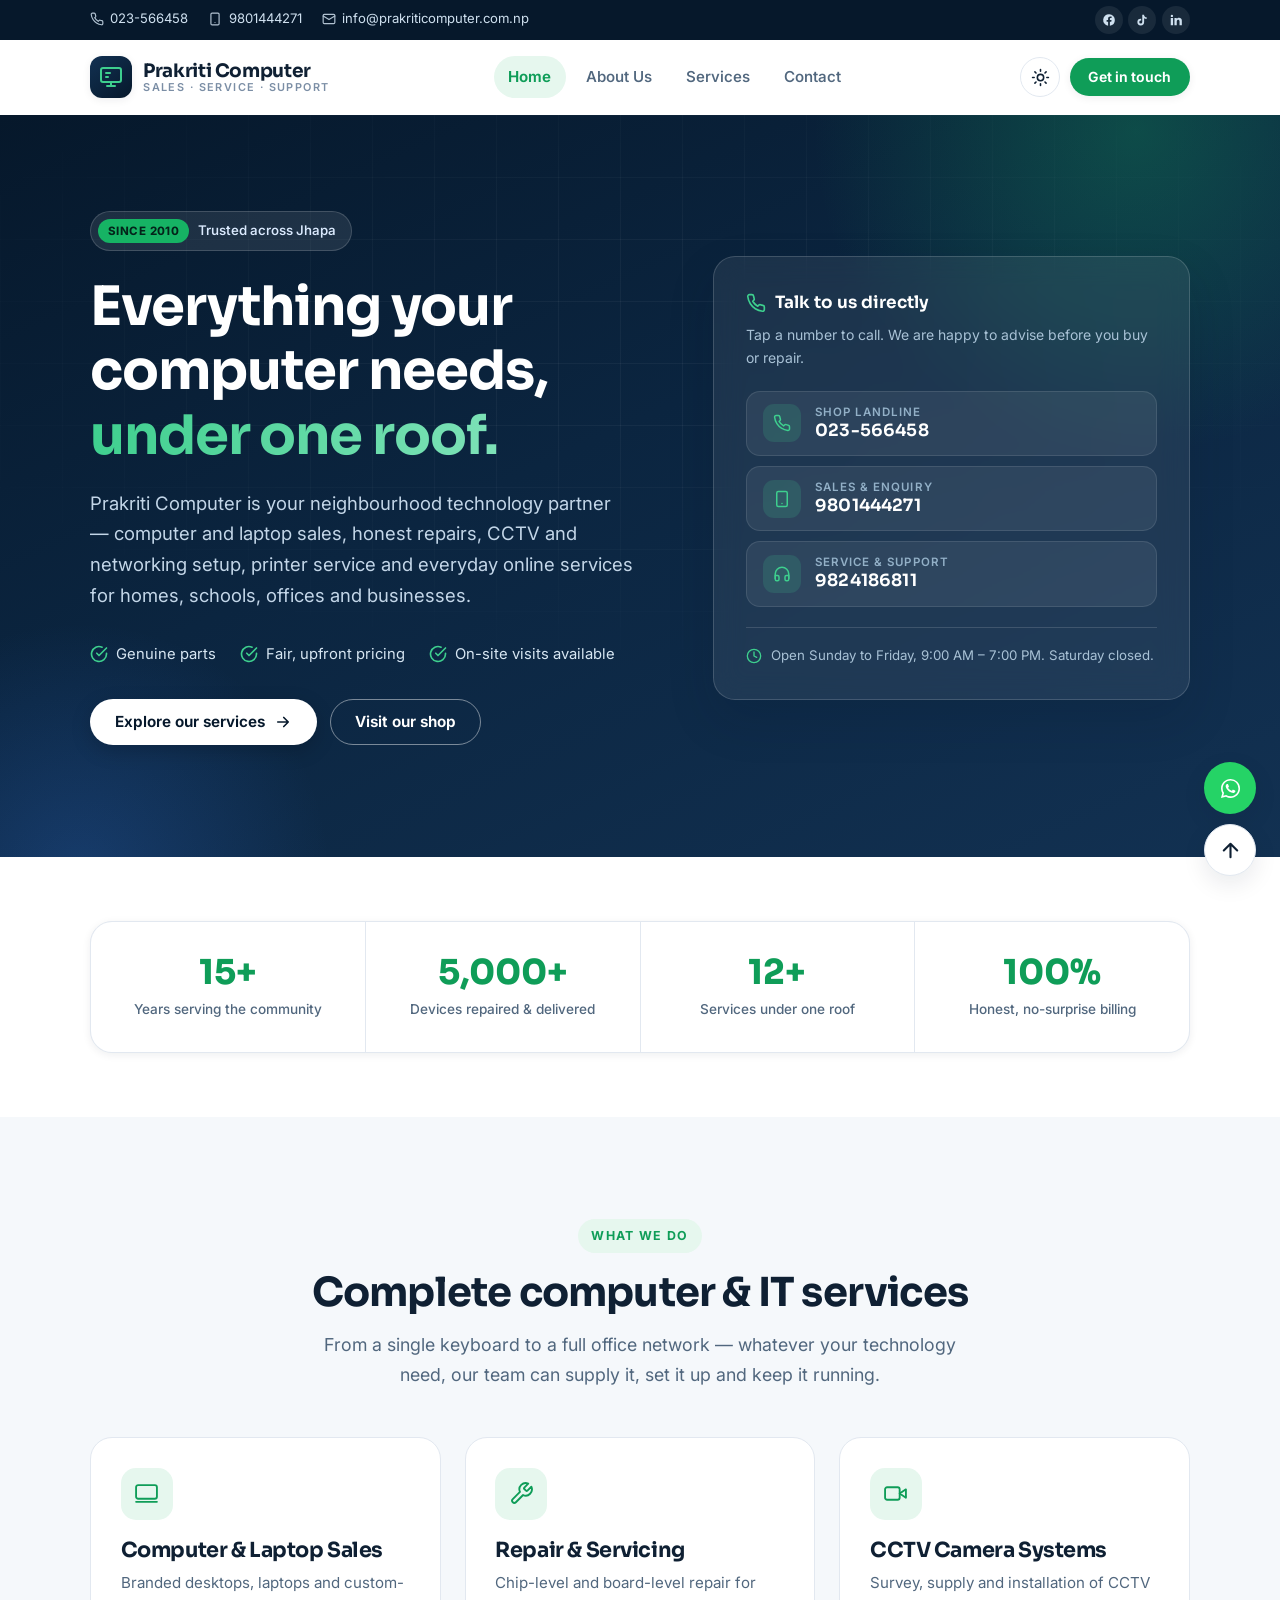
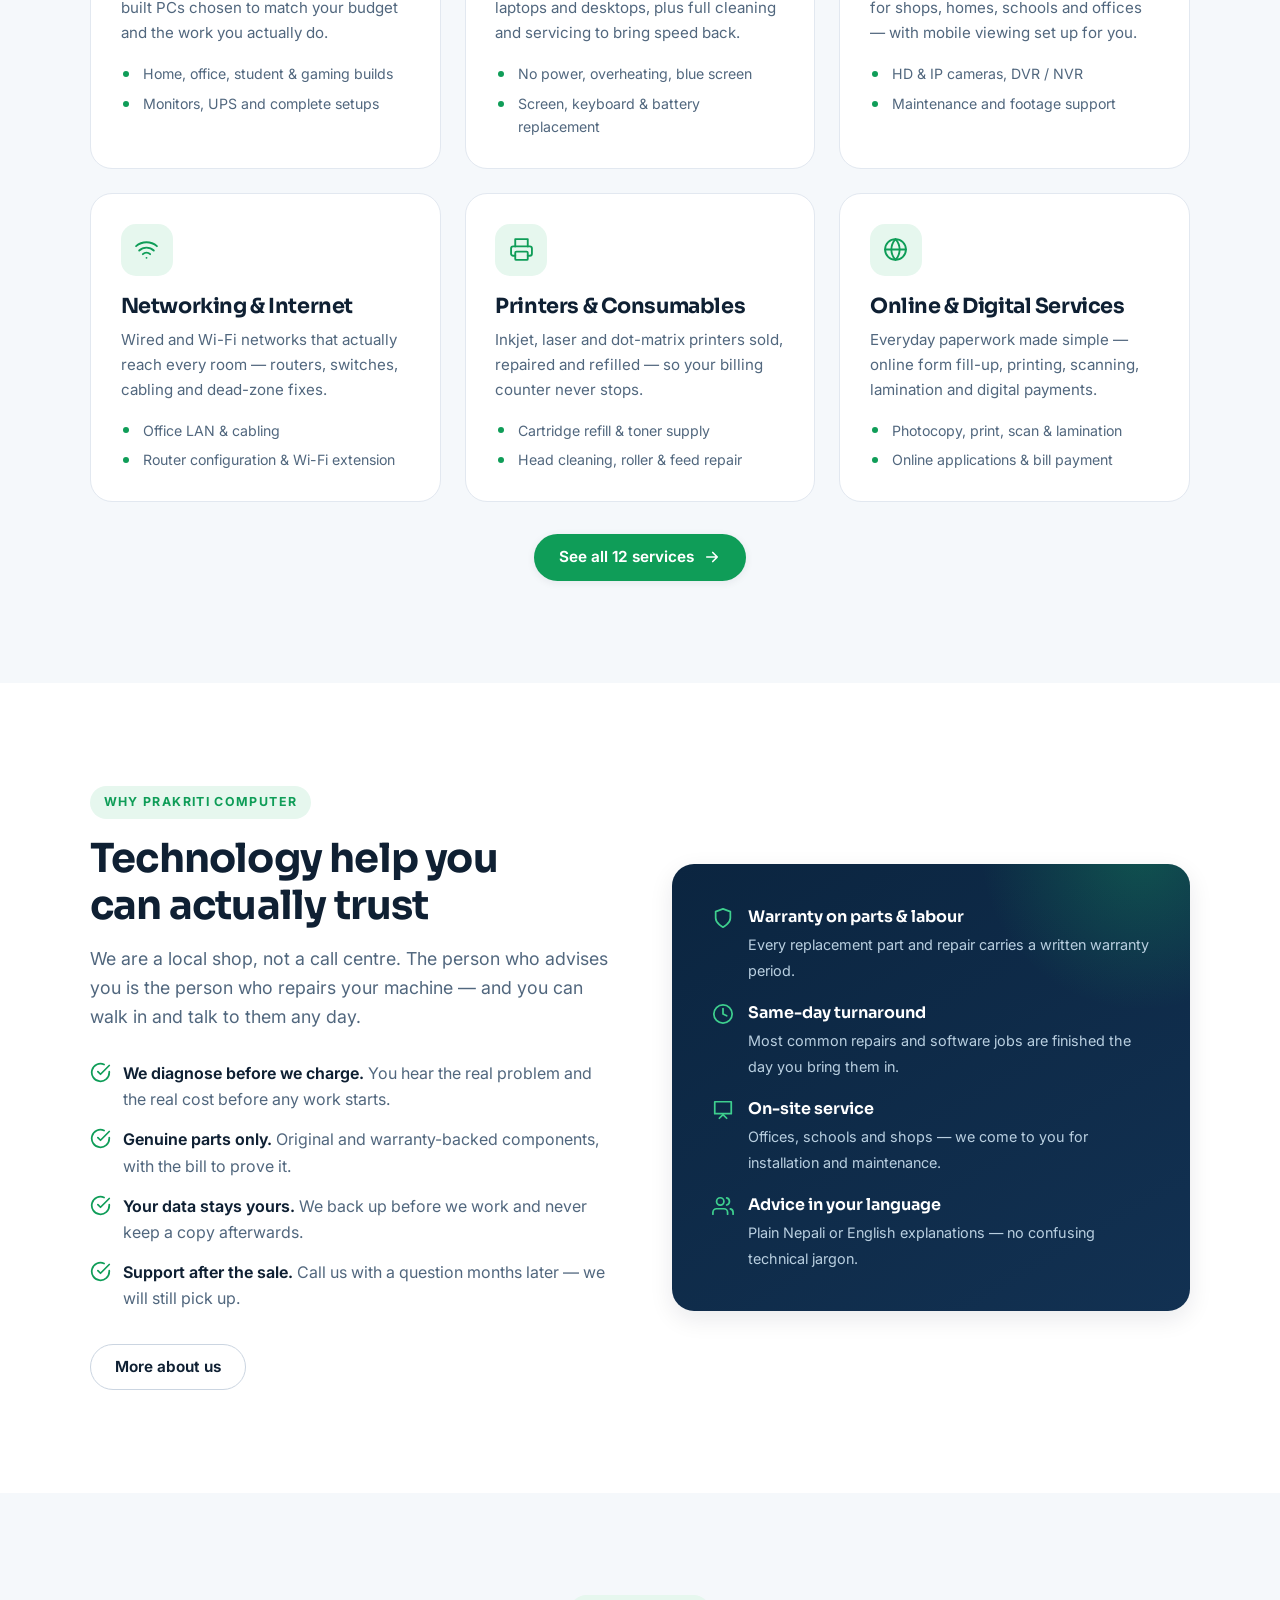
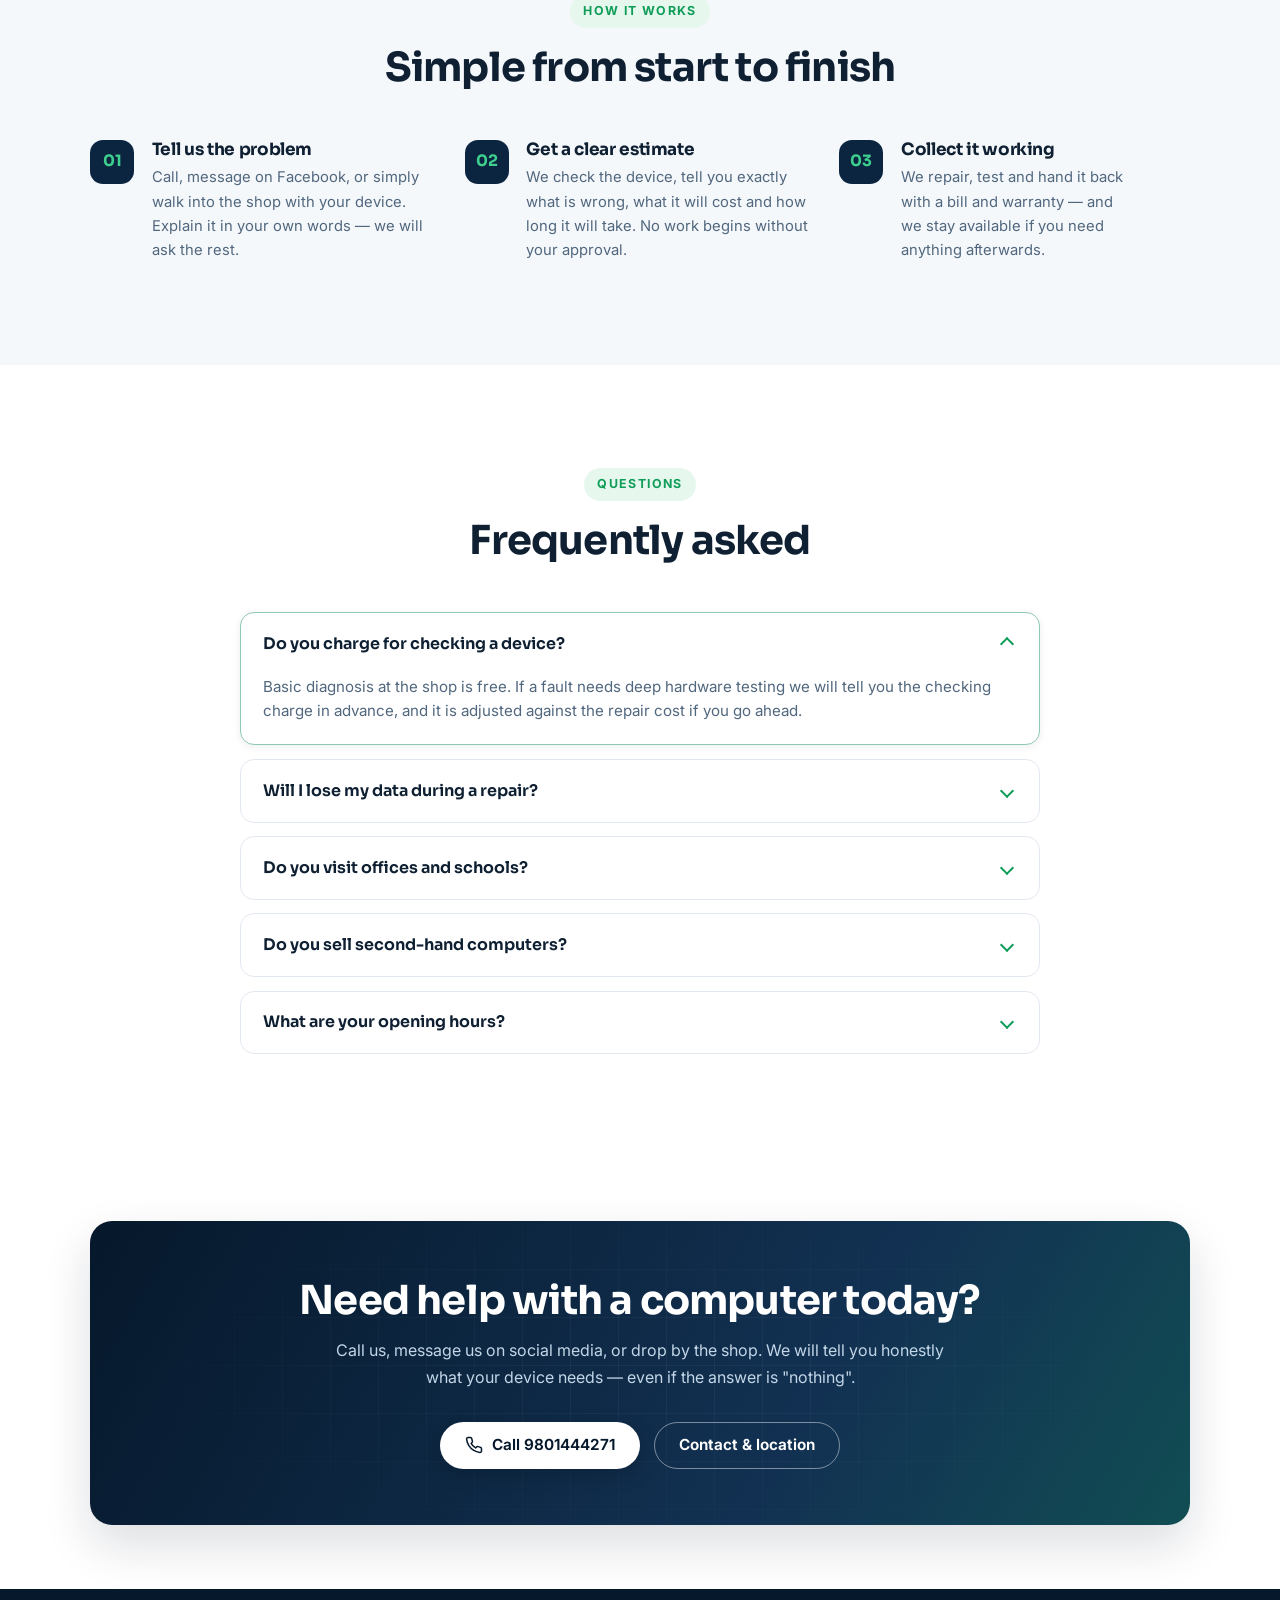
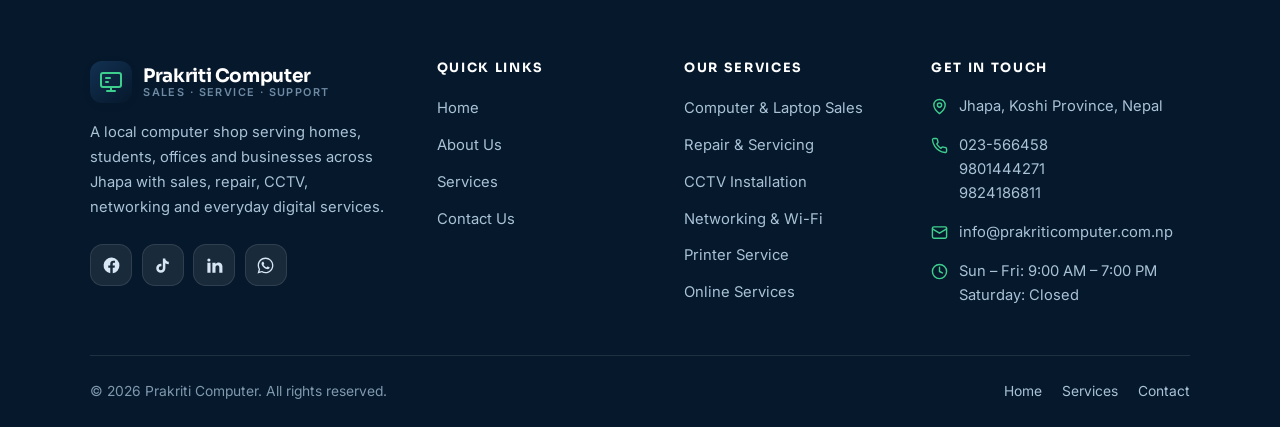
==== index.html @ 02b79f87 "Add Prakriti Computer website Static informational site for prakriticomputer.com.np — no build step," ====
<!DOCTYPE html>
<html lang="en" data-theme="light">
<head>
<meta charset="utf-8">
<meta name="viewport" content="width=device-width, initial-scale=1">
<title>Prakriti Computer — Computer Sales, Repair &amp; IT Services in Jhapa, Nepal</title>
<meta name="description" content="Prakriti Computer provides computer and laptop sales, repair and servicing, printer service, CCTV installation, networking, software and online services in Jhapa, Nepal. Call 023-566458, 9801444271 or 9824186811.">
<meta name="keywords" content="Prakriti Computer, computer shop Jhapa, laptop repair Nepal, CCTV installation Jhapa, printer repair, computer service Nepal, networking Nepal">
<meta name="author" content="Prakriti Computer">
<meta name="theme-color" content="#0b2540">
<link rel="canonical" href="https://prakriticomputer.com.np/">

<!-- Open Graph / social sharing -->
<meta property="og:type" content="website">
<meta property="og:site_name" content="Prakriti Computer">
<meta property="og:title" content="Prakriti Computer — Computer Sales, Repair &amp; IT Services">
<meta property="og:description" content="Your trusted computer shop in Jhapa, Nepal. Sales, repair, CCTV, networking, printers and everyday online services.">
<meta property="og:url" content="https://prakriticomputer.com.np/">
<meta property="og:locale" content="en_NP">
<meta property="og:image" content="https://prakriticomputer.com.np/assets/img/og-image.png">
<meta name="twitter:card" content="summary_large_image">

<link rel="icon" type="image/svg+xml" href="assets/img/favicon.svg">
<link rel="apple-touch-icon" href="assets/img/favicon.svg">

<link rel="preconnect" href="https://fonts.googleapis.com">
<link rel="preconnect" href="https://fonts.gstatic.com" crossorigin>
<link href="https://fonts.googleapis.com/css2?family=Inter:wght@400;500;600;700&family=Sora:wght@600;700;800&display=swap" rel="stylesheet">
<link rel="stylesheet" href="assets/css/style.css">

<!-- Apply the saved theme before first paint to avoid a colour flash -->
<script>
  (function () {
    document.documentElement.classList.add("js");
    try {
      var t = localStorage.getItem("pc-theme");
      if (!t) t = window.matchMedia("(prefers-color-scheme: dark)").matches ? "dark" : "light";
      document.documentElement.setAttribute("data-theme", t);
    } catch (e) {}
  })();
</script>

<!-- Local business structured data (helps Google show your phone, hours and map) -->
<script type="application/ld+json">
{
  "@context": "https://schema.org",
  "@type": "LocalBusiness",
  "@id": "https://prakriticomputer.com.np/#business",
  "name": "Prakriti Computer",
  "url": "https://prakriticomputer.com.np/",
  "image": "https://prakriticomputer.com.np/assets/img/og-image.png",
  "description": "Computer and laptop sales, repair and servicing, printer service, CCTV installation, networking, software support and online services in Jhapa, Nepal.",
  "telephone": "+977-23-566458",
  "email": "info@prakriticomputer.com.np",
  "priceRange": "$$",
  "address": {
    "@type": "PostalAddress",
    "addressLocality": "Jhapa",
    "addressRegion": "Koshi Province",
    "addressCountry": "NP"
  },
  "contactPoint": [
    { "@type": "ContactPoint", "telephone": "+977-23-566458", "contactType": "customer service", "areaServed": "NP" },
    { "@type": "ContactPoint", "telephone": "+977-9801444271", "contactType": "sales", "areaServed": "NP" },
    { "@type": "ContactPoint", "telephone": "+977-9824186811", "contactType": "technical support", "areaServed": "NP" }
  ],
  "openingHoursSpecification": [
    {
      "@type": "OpeningHoursSpecification",
      "dayOfWeek": ["Sunday", "Monday", "Tuesday", "Wednesday", "Thursday", "Friday"],
      "opens": "09:00",
      "closes": "19:00"
    }
  ],
  "sameAs": [
    "https://www.facebook.com/prakriticomputer",
    "https://www.tiktok.com/@prakriticomputer",
    "https://www.linkedin.com/company/prakriticomputer"
  ]
}
</script>
</head>
<body>

<a class="skip-link" href="#main">Skip to main content</a>

<!-- ============================ TOP BAR ============================ -->
<div class="topbar">
  <div class="container topbar__inner">
    <ul class="topbar__list">
      <li>
        <a href="tel:+97723566458">
          <svg viewBox="0 0 24 24" fill="none" stroke="currentColor" stroke-width="2" stroke-linecap="round" stroke-linejoin="round" aria-hidden="true"><path d="M22 16.92v3a2 2 0 0 1-2.18 2 19.79 19.79 0 0 1-8.63-3.07 19.5 19.5 0 0 1-6-6 19.79 19.79 0 0 1-3.07-8.67A2 2 0 0 1 4.11 2h3a2 2 0 0 1 2 1.72c.13.96.36 1.9.7 2.81a2 2 0 0 1-.45 2.11L8.09 9.91a16 16 0 0 0 6 6l1.27-1.27a2 2 0 0 1 2.11-.45c.91.34 1.85.57 2.81.7A2 2 0 0 1 22 16.92z"/></svg>
          023-566458
        </a>
      </li>
      <li class="topbar__hide-sm">
        <a href="tel:+9779801444271">
          <svg viewBox="0 0 24 24" fill="none" stroke="currentColor" stroke-width="2" stroke-linecap="round" stroke-linejoin="round" aria-hidden="true"><rect x="5" y="2" width="14" height="20" rx="2"/><path d="M12 18h.01"/></svg>
          9801444271
        </a>
      </li>
      <li class="topbar__hide-sm">
        <a href="mailto:info@prakriticomputer.com.np">
          <svg viewBox="0 0 24 24" fill="none" stroke="currentColor" stroke-width="2" stroke-linecap="round" stroke-linejoin="round" aria-hidden="true"><rect x="2" y="4" width="20" height="16" rx="2"/><path d="m22 7-10 6L2 7"/></svg>
          info@prakriticomputer.com.np
        </a>
      </li>
    </ul>
    <div class="topbar__socials">
      <a href="https://www.facebook.com/prakriticomputer" target="_blank" rel="noopener" aria-label="Prakriti Computer on Facebook">
        <svg viewBox="0 0 24 24" fill="currentColor" aria-hidden="true"><path d="M22 12a10 10 0 1 0-11.56 9.88v-6.99H7.9V12h2.54V9.8c0-2.5 1.49-3.89 3.77-3.89 1.09 0 2.24.2 2.24.2v2.46h-1.26c-1.24 0-1.63.77-1.63 1.56V12h2.78l-.45 2.89h-2.33v6.99A10 10 0 0 0 22 12z"/></svg>
      </a>
      <a href="https://www.tiktok.com/@prakriticomputer" target="_blank" rel="noopener" aria-label="Prakriti Computer on TikTok">
        <svg viewBox="0 0 24 24" fill="currentColor" aria-hidden="true"><path d="M16.6 5.82A4.28 4.28 0 0 1 15.54 3h-3.09v12.4a2.59 2.59 0 1 1-2.59-2.59c.27 0 .53.04.77.12v-3.2a5.9 5.9 0 0 0-.77-.05 5.79 5.79 0 1 0 5.79 5.79V9.01a7.35 7.35 0 0 0 4.29 1.37V7.3a4.29 4.29 0 0 1-3.34-1.48z"/></svg>
      </a>
      <a href="https://www.linkedin.com/company/prakriticomputer" target="_blank" rel="noopener" aria-label="Prakriti Computer on LinkedIn">
        <svg viewBox="0 0 24 24" fill="currentColor" aria-hidden="true"><path d="M6.94 5a2 2 0 1 1-4 0 2 2 0 0 1 4 0zM7 8.48H3V21h4V8.48zm6.32 0H9.34V21h3.94v-6.57c0-3.66 4.77-4 4.77 0V21H22v-7.93c0-6.17-7.06-5.94-8.72-2.91l.04-1.68z"/></svg>
      </a>
    </div>
  </div>
</div>

<!-- ============================ HEADER ============================ -->
<header class="site-header">
  <div class="container nav">
    <a class="brand" href="index.html">
      <span class="brand__mark">
        <svg viewBox="0 0 24 24" fill="none" stroke="currentColor" stroke-width="2" stroke-linecap="round" stroke-linejoin="round" aria-hidden="true"><rect x="2" y="3" width="20" height="14" rx="2"/><path d="M8 21h8"/><path d="M12 17v4"/><path d="M7 8h4"/><path d="M7 12h2"/></svg>
      </span>
      <span class="brand__text">
        <span class="brand__name">Prakriti Computer</span>
        <span class="brand__tag">Sales &middot; Service &middot; Support</span>
      </span>
    </a>

    <ul class="nav__menu" id="primary-menu">
      <li><a class="nav__link" href="index.html" aria-current="page">Home</a></li>
      <li><a class="nav__link" href="about.html">About Us</a></li>
      <li><a class="nav__link" href="services.html">Services</a></li>
      <li><a class="nav__link" href="contact.html">Contact</a></li>
      <li class="nav__menu-cta"><a class="btn btn--block" href="tel:+9779801444271">Call 9801444271</a></li>
    </ul>

    <div class="nav__actions">
      <button class="icon-btn theme-toggle" type="button" aria-label="Switch to dark mode">
        <svg class="icon-sun" viewBox="0 0 24 24" fill="none" stroke="currentColor" stroke-width="2" stroke-linecap="round" stroke-linejoin="round" aria-hidden="true"><circle cx="12" cy="12" r="4"/><path d="M12 2v2M12 20v2M4.93 4.93l1.41 1.41M17.66 17.66l1.41 1.41M2 12h2M20 12h2M6.34 17.66l-1.41 1.41M19.07 4.93l-1.41 1.41"/></svg>
        <svg class="icon-moon" viewBox="0 0 24 24" fill="none" stroke="currentColor" stroke-width="2" stroke-linecap="round" stroke-linejoin="round" aria-hidden="true"><path d="M21 12.79A9 9 0 1 1 11.21 3 7 7 0 0 0 21 12.79z"/></svg>
      </button>
      <a class="btn btn--sm nav__cta" href="contact.html">Get in touch</a>
      <button class="icon-btn nav__toggle" type="button" aria-expanded="false" aria-controls="primary-menu" aria-label="Toggle menu">
        <svg viewBox="0 0 24 24" fill="none" stroke="currentColor" stroke-width="2" stroke-linecap="round" aria-hidden="true"><path d="M3 6h18M3 12h18M3 18h18"/></svg>
      </button>
    </div>
  </div>
</header>

<main id="main">

  <!-- ============================ HERO ============================ -->
  <section class="hero">
    <div class="hero__grid" aria-hidden="true"></div>
    <div class="container hero__inner">
      <div>
        <span class="hero__badge"><b>Since 2010</b> Trusted across Jhapa</span>
        <h1>Everything your computer needs, <span class="accent">under one roof.</span></h1>
        <p class="hero__text">
          Prakriti Computer is your neighbourhood technology partner — computer and laptop sales,
          honest repairs, CCTV and networking setup, printer service and everyday online services
          for homes, schools, offices and businesses.
        </p>
        <ul class="hero__points">
          <li>
            <svg viewBox="0 0 24 24" fill="none" stroke="currentColor" stroke-width="2.2" stroke-linecap="round" stroke-linejoin="round" aria-hidden="true"><path d="M22 11.08V12a10 10 0 1 1-5.93-9.14"/><path d="m9 11 3 3L22 4"/></svg>
            Genuine parts
          </li>
          <li>
            <svg viewBox="0 0 24 24" fill="none" stroke="currentColor" stroke-width="2.2" stroke-linecap="round" stroke-linejoin="round" aria-hidden="true"><path d="M22 11.08V12a10 10 0 1 1-5.93-9.14"/><path d="m9 11 3 3L22 4"/></svg>
            Fair, upfront pricing
          </li>
          <li>
            <svg viewBox="0 0 24 24" fill="none" stroke="currentColor" stroke-width="2.2" stroke-linecap="round" stroke-linejoin="round" aria-hidden="true"><path d="M22 11.08V12a10 10 0 1 1-5.93-9.14"/><path d="m9 11 3 3L22 4"/></svg>
            On-site visits available
          </li>
        </ul>
        <div class="btn-row">
          <a class="btn btn--light" href="services.html">
            Explore our services
            <svg viewBox="0 0 24 24" fill="none" stroke="currentColor" stroke-width="2.2" stroke-linecap="round" stroke-linejoin="round" aria-hidden="true"><path d="M5 12h14M13 6l6 6-6 6"/></svg>
          </a>
          <a class="btn btn--outline-light" href="contact.html">Visit our shop</a>
        </div>
      </div>

      <!-- Quick-call card -->
      <aside class="call-card">
        <p class="call-card__title">
          <svg viewBox="0 0 24 24" fill="none" stroke="currentColor" stroke-width="2" stroke-linecap="round" stroke-linejoin="round" aria-hidden="true"><path d="M22 16.92v3a2 2 0 0 1-2.18 2 19.79 19.79 0 0 1-8.63-3.07 19.5 19.5 0 0 1-6-6 19.79 19.79 0 0 1-3.07-8.67A2 2 0 0 1 4.11 2h3a2 2 0 0 1 2 1.72c.13.96.36 1.9.7 2.81a2 2 0 0 1-.45 2.11L8.09 9.91a16 16 0 0 0 6 6l1.27-1.27a2 2 0 0 1 2.11-.45c.91.34 1.85.57 2.81.7A2 2 0 0 1 22 16.92z"/></svg>
          Talk to us directly
        </p>
        <p class="call-card__sub">Tap a number to call. We are happy to advise before you buy or repair.</p>

        <div class="phone-list">
          <a class="phone-item" href="tel:+97723566458">
            <span class="phone-item__icon">
              <svg viewBox="0 0 24 24" fill="none" stroke="currentColor" stroke-width="2" stroke-linecap="round" stroke-linejoin="round" aria-hidden="true"><path d="M22 16.92v3a2 2 0 0 1-2.18 2 19.79 19.79 0 0 1-8.63-3.07 19.5 19.5 0 0 1-6-6 19.79 19.79 0 0 1-3.07-8.67A2 2 0 0 1 4.11 2h3a2 2 0 0 1 2 1.72c.13.96.36 1.9.7 2.81a2 2 0 0 1-.45 2.11L8.09 9.91a16 16 0 0 0 6 6l1.27-1.27a2 2 0 0 1 2.11-.45c.91.34 1.85.57 2.81.7A2 2 0 0 1 22 16.92z"/></svg>
            </span>
            <span class="phone-item__meta">
              <span class="phone-item__label">Shop landline</span>
              <span class="phone-item__num">023-566458</span>
            </span>
          </a>

          <a class="phone-item" href="tel:+9779801444271">
            <span class="phone-item__icon">
              <svg viewBox="0 0 24 24" fill="none" stroke="currentColor" stroke-width="2" stroke-linecap="round" stroke-linejoin="round" aria-hidden="true"><rect x="5" y="2" width="14" height="20" rx="2"/><path d="M12 18h.01"/></svg>
            </span>
            <span class="phone-item__meta">
              <span class="phone-item__label">Sales &amp; enquiry</span>
              <span class="phone-item__num">9801444271</span>
            </span>
          </a>

          <a class="phone-item" href="tel:+9779824186811">
            <span class="phone-item__icon">
              <svg viewBox="0 0 24 24" fill="none" stroke="currentColor" stroke-width="2" stroke-linecap="round" stroke-linejoin="round" aria-hidden="true"><path d="M3 18v-6a9 9 0 0 1 18 0v6"/><path d="M21 19a2 2 0 0 1-2 2h-1a2 2 0 0 1-2-2v-3a2 2 0 0 1 2-2h3zM3 19a2 2 0 0 0 2 2h1a2 2 0 0 0 2-2v-3a2 2 0 0 0-2-2H3z"/></svg>
            </span>
            <span class="phone-item__meta">
              <span class="phone-item__label">Service &amp; support</span>
              <span class="phone-item__num">9824186811</span>
            </span>
          </a>
        </div>

        <p class="call-card__note">
          <svg viewBox="0 0 24 24" fill="none" stroke="currentColor" stroke-width="2" stroke-linecap="round" stroke-linejoin="round" aria-hidden="true"><circle cx="12" cy="12" r="10"/><path d="M12 6v6l4 2"/></svg>
          Open Sunday to Friday, 9:00 AM – 7:00 PM. Saturday closed.
        </p>
      </aside>
    </div>
  </section>

  <!-- ============================ STATS ============================ -->
  <section class="section section--tight">
    <div class="container">
      <div class="stats reveal">
        <div class="stat">
          <div class="stat__num">15+</div>
          <div class="stat__label">Years serving the community</div>
        </div>
        <div class="stat">
          <div class="stat__num">5,000+</div>
          <div class="stat__label">Devices repaired &amp; delivered</div>
        </div>
        <div class="stat">
          <div class="stat__num">12+</div>
          <div class="stat__label">Services under one roof</div>
        </div>
        <div class="stat">
          <div class="stat__num">100%</div>
          <div class="stat__label">Honest, no-surprise billing</div>
        </div>
      </div>
    </div>
  </section>

  <!-- ============================ SERVICES ============================ -->
  <section class="section section--soft" id="services">
    <div class="container">
      <div class="section-head section-head--center">
        <span class="eyebrow">What we do</span>
        <h2>Complete computer &amp; IT services</h2>
        <p class="lede">
          From a single keyboard to a full office network — whatever your technology need,
          our team can supply it, set it up and keep it running.
        </p>
      </div>

      <div class="grid grid--3">
        <article class="card reveal">
          <div class="card__icon">
            <svg viewBox="0 0 24 24" fill="none" stroke="currentColor" stroke-width="1.8" stroke-linecap="round" stroke-linejoin="round" aria-hidden="true"><rect x="2" y="4" width="20" height="13" rx="2"/><path d="M2 20h20"/></svg>
          </div>
          <h3>Computer &amp; Laptop Sales</h3>
          <p>Branded desktops, laptops and custom-built PCs chosen to match your budget and the work you actually do.</p>
          <ul class="card__list">
            <li>Home, office, student &amp; gaming builds</li>
            <li>Monitors, UPS and complete setups</li>
          </ul>
        </article>

        <article class="card reveal">
          <div class="card__icon">
            <svg viewBox="0 0 24 24" fill="none" stroke="currentColor" stroke-width="1.8" stroke-linecap="round" stroke-linejoin="round" aria-hidden="true"><path d="M14.7 6.3a1 1 0 0 0 0 1.4l1.6 1.6a1 1 0 0 0 1.4 0l3.77-3.77a6 6 0 0 1-7.94 7.94l-6.91 6.91a2.12 2.12 0 0 1-3-3l6.91-6.91a6 6 0 0 1 7.94-7.94l-3.76 3.76z"/></svg>
          </div>
          <h3>Repair &amp; Servicing</h3>
          <p>Chip-level and board-level repair for laptops and desktops, plus full cleaning and servicing to bring speed back.</p>
          <ul class="card__list">
            <li>No power, overheating, blue screen</li>
            <li>Screen, keyboard &amp; battery replacement</li>
          </ul>
        </article>

        <article class="card reveal">
          <div class="card__icon">
            <svg viewBox="0 0 24 24" fill="none" stroke="currentColor" stroke-width="1.8" stroke-linecap="round" stroke-linejoin="round" aria-hidden="true"><path d="m22 8-6 4 6 4V8z"/><rect x="2" y="6" width="14" height="12" rx="2"/></svg>
          </div>
          <h3>CCTV Camera Systems</h3>
          <p>Survey, supply and installation of CCTV for shops, homes, schools and offices — with mobile viewing set up for you.</p>
          <ul class="card__list">
            <li>HD &amp; IP cameras, DVR / NVR</li>
            <li>Maintenance and footage support</li>
          </ul>
        </article>

        <article class="card reveal">
          <div class="card__icon">
            <svg viewBox="0 0 24 24" fill="none" stroke="currentColor" stroke-width="1.8" stroke-linecap="round" stroke-linejoin="round" aria-hidden="true"><path d="M5 13a10 10 0 0 1 14 0"/><path d="M8.5 16.5a5 5 0 0 1 7 0"/><path d="M2 8.8a15 15 0 0 1 20 0"/><path d="M12 20h.01"/></svg>
          </div>
          <h3>Networking &amp; Internet</h3>
          <p>Wired and Wi-Fi networks that actually reach every room — routers, switches, cabling and dead-zone fixes.</p>
          <ul class="card__list">
            <li>Office LAN &amp; cabling</li>
            <li>Router configuration &amp; Wi-Fi extension</li>
          </ul>
        </article>

        <article class="card reveal">
          <div class="card__icon">
            <svg viewBox="0 0 24 24" fill="none" stroke="currentColor" stroke-width="1.8" stroke-linecap="round" stroke-linejoin="round" aria-hidden="true"><path d="M6 9V2h12v7"/><path d="M6 18H4a2 2 0 0 1-2-2v-5a2 2 0 0 1 2-2h16a2 2 0 0 1 2 2v5a2 2 0 0 1-2 2h-2"/><rect x="6" y="14" width="12" height="8" rx="1"/></svg>
          </div>
          <h3>Printers &amp; Consumables</h3>
          <p>Inkjet, laser and dot-matrix printers sold, repaired and refilled — so your billing counter never stops.</p>
          <ul class="card__list">
            <li>Cartridge refill &amp; toner supply</li>
            <li>Head cleaning, roller &amp; feed repair</li>
          </ul>
        </article>

        <article class="card reveal">
          <div class="card__icon">
            <svg viewBox="0 0 24 24" fill="none" stroke="currentColor" stroke-width="1.8" stroke-linecap="round" stroke-linejoin="round" aria-hidden="true"><circle cx="12" cy="12" r="10"/><path d="M2 12h20"/><path d="M12 2a15.3 15.3 0 0 1 4 10 15.3 15.3 0 0 1-4 10 15.3 15.3 0 0 1-4-10 15.3 15.3 0 0 1 4-10z"/></svg>
          </div>
          <h3>Online &amp; Digital Services</h3>
          <p>Everyday paperwork made simple — online form fill-up, printing, scanning, lamination and digital payments.</p>
          <ul class="card__list">
            <li>Photocopy, print, scan &amp; lamination</li>
            <li>Online applications &amp; bill payment</li>
          </ul>
        </article>
      </div>

      <div class="btn-row" style="justify-content:center">
        <a class="btn" href="services.html">
          See all 12 services
          <svg viewBox="0 0 24 24" fill="none" stroke="currentColor" stroke-width="2.2" stroke-linecap="round" stroke-linejoin="round" aria-hidden="true"><path d="M5 12h14M13 6l6 6-6 6"/></svg>
        </a>
      </div>
    </div>
  </section>

  <!-- ============================ WHY US ============================ -->
  <section class="section">
    <div class="container split">
      <div>
        <span class="eyebrow">Why Prakriti Computer</span>
        <h2>Technology help you can actually trust</h2>
        <p class="lede">
          We are a local shop, not a call centre. The person who advises you is the person who
          repairs your machine — and you can walk in and talk to them any day.
        </p>
        <ul class="check-list">
          <li>
            <svg viewBox="0 0 24 24" fill="none" stroke="currentColor" stroke-width="2" stroke-linecap="round" stroke-linejoin="round" aria-hidden="true"><path d="M22 11.08V12a10 10 0 1 1-5.93-9.14"/><path d="m9 11 3 3L22 4"/></svg>
            <span><b>We diagnose before we charge.</b> You hear the real problem and the real cost before any work starts.</span>
          </li>
          <li>
            <svg viewBox="0 0 24 24" fill="none" stroke="currentColor" stroke-width="2" stroke-linecap="round" stroke-linejoin="round" aria-hidden="true"><path d="M22 11.08V12a10 10 0 1 1-5.93-9.14"/><path d="m9 11 3 3L22 4"/></svg>
            <span><b>Genuine parts only.</b> Original and warranty-backed components, with the bill to prove it.</span>
          </li>
          <li>
            <svg viewBox="0 0 24 24" fill="none" stroke="currentColor" stroke-width="2" stroke-linecap="round" stroke-linejoin="round" aria-hidden="true"><path d="M22 11.08V12a10 10 0 1 1-5.93-9.14"/><path d="m9 11 3 3L22 4"/></svg>
            <span><b>Your data stays yours.</b> We back up before we work and never keep a copy afterwards.</span>
          </li>
          <li>
            <svg viewBox="0 0 24 24" fill="none" stroke="currentColor" stroke-width="2" stroke-linecap="round" stroke-linejoin="round" aria-hidden="true"><path d="M22 11.08V12a10 10 0 1 1-5.93-9.14"/><path d="m9 11 3 3L22 4"/></svg>
            <span><b>Support after the sale.</b> Call us with a question months later — we will still pick up.</span>
          </li>
        </ul>
        <div class="btn-row">
          <a class="btn btn--ghost" href="about.html">More about us</a>
        </div>
      </div>

      <div class="split__panel reveal">
        <ul class="panel-list">
          <li>
            <svg viewBox="0 0 24 24" fill="none" stroke="currentColor" stroke-width="1.9" stroke-linecap="round" stroke-linejoin="round" aria-hidden="true"><path d="M12 22s8-4 8-10V5l-8-3-8 3v7c0 6 8 10 8 10z"/></svg>
            <div>
              <b>Warranty on parts &amp; labour</b>
              <span>Every replacement part and repair carries a written warranty period.</span>
            </div>
          </li>
          <li>
            <svg viewBox="0 0 24 24" fill="none" stroke="currentColor" stroke-width="1.9" stroke-linecap="round" stroke-linejoin="round" aria-hidden="true"><circle cx="12" cy="12" r="10"/><path d="M12 6v6l4 2"/></svg>
            <div>
              <b>Same-day turnaround</b>
              <span>Most common repairs and software jobs are finished the day you bring them in.</span>
            </div>
          </li>
          <li>
            <svg viewBox="0 0 24 24" fill="none" stroke="currentColor" stroke-width="1.9" stroke-linecap="round" stroke-linejoin="round" aria-hidden="true"><path d="M3 3h18v13H3z"/><path d="m8 21 4-4 4 4"/></svg>
            <div>
              <b>On-site service</b>
              <span>Offices, schools and shops — we come to you for installation and maintenance.</span>
            </div>
          </li>
          <li>
            <svg viewBox="0 0 24 24" fill="none" stroke="currentColor" stroke-width="1.9" stroke-linecap="round" stroke-linejoin="round" aria-hidden="true"><path d="M17 21v-2a4 4 0 0 0-4-4H5a4 4 0 0 0-4 4v2"/><circle cx="9" cy="7" r="4"/><path d="M23 21v-2a4 4 0 0 0-3-3.87"/><path d="M16 3.13a4 4 0 0 1 0 7.75"/></svg>
            <div>
              <b>Advice in your language</b>
              <span>Plain Nepali or English explanations — no confusing technical jargon.</span>
            </div>
          </li>
        </ul>
      </div>
    </div>
  </section>

  <!-- ============================ HOW WE WORK ============================ -->
  <section class="section section--soft">
    <div class="container">
      <div class="section-head section-head--center">
        <span class="eyebrow">How it works</span>
        <h2>Simple from start to finish</h2>
      </div>
      <div class="grid grid--3">
        <div class="feature reveal">
          <div class="feature__num">01</div>
          <div>
            <h3>Tell us the problem</h3>
            <p>Call, message on Facebook, or simply walk into the shop with your device. Explain it in your own words — we will ask the rest.</p>
          </div>
        </div>
        <div class="feature reveal">
          <div class="feature__num">02</div>
          <div>
            <h3>Get a clear estimate</h3>
            <p>We check the device, tell you exactly what is wrong, what it will cost and how long it will take. No work begins without your approval.</p>
          </div>
        </div>
        <div class="feature reveal">
          <div class="feature__num">03</div>
          <div>
            <h3>Collect it working</h3>
            <p>We repair, test and hand it back with a bill and warranty — and we stay available if you need anything afterwards.</p>
          </div>
        </div>
      </div>
    </div>
  </section>

  <!-- ============================ FAQ ============================ -->
  <section class="section">
    <div class="container">
      <div class="section-head section-head--center">
        <span class="eyebrow">Questions</span>
        <h2>Frequently asked</h2>
      </div>
      <div class="faq">
        <details open>
          <summary>Do you charge for checking a device?</summary>
          <div class="faq__body">Basic diagnosis at the shop is free. If a fault needs deep hardware testing we will tell you the checking charge in advance, and it is adjusted against the repair cost if you go ahead.</div>
        </details>
        <details>
          <summary>Will I lose my data during a repair?</summary>
          <div class="faq__body">We take a backup of your important files before any repair or software installation whenever the storage is readable. Please tell us if you have data you cannot afford to lose so we can prioritise it.</div>
        </details>
        <details>
          <summary>Do you visit offices and schools?</summary>
          <div class="faq__body">Yes. We provide on-site installation, networking, CCTV and annual maintenance (AMC) for offices, schools, shops and institutions across the district. Call 9824186811 to arrange a visit.</div>
        </details>
        <details>
          <summary>Do you sell second-hand computers?</summary>
          <div class="faq__body">We deal mainly in new and branded machines, and we also help you upgrade your existing computer instead of replacing it — often a cheaper and better option. Ask us what makes sense for your budget.</div>
        </details>
        <details>
          <summary>What are your opening hours?</summary>
          <div class="faq__body">Sunday to Friday, 9:00 AM to 7:00 PM. We are closed on Saturdays and public holidays. For urgent service you can still call 9801444271.</div>
        </details>
      </div>
    </div>
  </section>

  <!-- ============================ CTA ============================ -->
  <section class="section section--tight">
    <div class="container">
      <div class="cta-band reveal">
        <h2>Need help with a computer today?</h2>
        <p>Call us, message us on social media, or drop by the shop. We will tell you honestly what your device needs — even if the answer is "nothing".</p>
        <div class="btn-row">
          <a class="btn btn--light" href="tel:+9779801444271">
            <svg viewBox="0 0 24 24" fill="none" stroke="currentColor" stroke-width="2" stroke-linecap="round" stroke-linejoin="round" aria-hidden="true"><path d="M22 16.92v3a2 2 0 0 1-2.18 2 19.79 19.79 0 0 1-8.63-3.07 19.5 19.5 0 0 1-6-6 19.79 19.79 0 0 1-3.07-8.67A2 2 0 0 1 4.11 2h3a2 2 0 0 1 2 1.72c.13.96.36 1.9.7 2.81a2 2 0 0 1-.45 2.11L8.09 9.91a16 16 0 0 0 6 6l1.27-1.27a2 2 0 0 1 2.11-.45c.91.34 1.85.57 2.81.7A2 2 0 0 1 22 16.92z"/></svg>
            Call 9801444271
          </a>
          <a class="btn btn--outline-light" href="contact.html">Contact &amp; location</a>
        </div>
      </div>
    </div>
  </section>

</main>

<!-- ============================ FOOTER ============================ -->
<footer class="site-footer">
  <div class="container">
    <div class="footer__grid">
      <div>
        <a class="brand" href="index.html">
          <span class="brand__mark">
            <svg viewBox="0 0 24 24" fill="none" stroke="currentColor" stroke-width="2" stroke-linecap="round" stroke-linejoin="round" aria-hidden="true"><rect x="2" y="3" width="20" height="14" rx="2"/><path d="M8 21h8"/><path d="M12 17v4"/><path d="M7 8h4"/><path d="M7 12h2"/></svg>
          </span>
          <span class="brand__text">
            <span class="brand__name">Prakriti Computer</span>
            <span class="brand__tag">Sales &middot; Service &middot; Support</span>
          </span>
        </a>
        <p class="footer__about">
          A local computer shop serving homes, students, offices and businesses across Jhapa with
          sales, repair, CCTV, networking and everyday digital services.
        </p>
        <div class="socials">
          <a class="social social--fb" href="https://www.facebook.com/prakriticomputer" target="_blank" rel="noopener" aria-label="Facebook">
            <svg viewBox="0 0 24 24" fill="currentColor" aria-hidden="true"><path d="M22 12a10 10 0 1 0-11.56 9.88v-6.99H7.9V12h2.54V9.8c0-2.5 1.49-3.89 3.77-3.89 1.09 0 2.24.2 2.24.2v2.46h-1.26c-1.24 0-1.63.77-1.63 1.56V12h2.78l-.45 2.89h-2.33v6.99A10 10 0 0 0 22 12z"/></svg>
          </a>
          <a class="social social--tt" href="https://www.tiktok.com/@prakriticomputer" target="_blank" rel="noopener" aria-label="TikTok">
            <svg viewBox="0 0 24 24" fill="currentColor" aria-hidden="true"><path d="M16.6 5.82A4.28 4.28 0 0 1 15.54 3h-3.09v12.4a2.59 2.59 0 1 1-2.59-2.59c.27 0 .53.04.77.12v-3.2a5.9 5.9 0 0 0-.77-.05 5.79 5.79 0 1 0 5.79 5.79V9.01a7.35 7.35 0 0 0 4.29 1.37V7.3a4.29 4.29 0 0 1-3.34-1.48z"/></svg>
          </a>
          <a class="social social--li" href="https://www.linkedin.com/company/prakriticomputer" target="_blank" rel="noopener" aria-label="LinkedIn">
            <svg viewBox="0 0 24 24" fill="currentColor" aria-hidden="true"><path d="M6.94 5a2 2 0 1 1-4 0 2 2 0 0 1 4 0zM7 8.48H3V21h4V8.48zm6.32 0H9.34V21h3.94v-6.57c0-3.66 4.77-4 4.77 0V21H22v-7.93c0-6.17-7.06-5.94-8.72-2.91l.04-1.68z"/></svg>
          </a>
          <a class="social social--wa" href="https://wa.me/9779801444271" target="_blank" rel="noopener" aria-label="WhatsApp">
            <svg viewBox="0 0 24 24" fill="currentColor" aria-hidden="true"><path d="M12.04 2C6.58 2 2.13 6.45 2.13 11.91c0 1.75.46 3.45 1.32 4.95L2 22l5.25-1.38a9.87 9.87 0 0 0 4.79 1.22c5.46 0 9.91-4.45 9.91-9.91 0-2.65-1.03-5.14-2.9-7.01A9.82 9.82 0 0 0 12.04 2zm0 18.15a8.2 8.2 0 0 1-4.19-1.15l-.3-.18-3.12.82.83-3.04-.2-.31a8.19 8.19 0 0 1-1.26-4.38c0-4.54 3.7-8.23 8.25-8.23 2.2 0 4.27.86 5.83 2.42a8.19 8.19 0 0 1 2.41 5.82c0 4.54-3.7 8.23-8.25 8.23zm4.53-6.17c-.25-.13-1.47-.72-1.69-.8-.23-.09-.39-.13-.56.12-.16.25-.64.8-.79.97-.14.16-.29.18-.54.06-.25-.12-1.05-.39-2-1.23-.74-.66-1.24-1.47-1.38-1.72-.15-.25-.02-.39.11-.51.11-.11.25-.29.37-.44.13-.15.17-.25.25-.42.08-.16.04-.31-.02-.44-.06-.12-.56-1.35-.77-1.85-.2-.48-.4-.42-.56-.43h-.47c-.16 0-.43.06-.66.31-.23.25-.87.85-.87 2.07s.89 2.4 1.02 2.57c.13.16 1.76 2.69 4.26 3.77.6.26 1.06.41 1.42.52.6.19 1.14.16 1.57.1.48-.07 1.47-.6 1.68-1.18.21-.58.21-1.07.15-1.18-.06-.11-.23-.17-.48-.29z"/></svg>
          </a>
        </div>
      </div>

      <nav aria-label="Footer">
        <h2 class="footer__title">Quick Links</h2>
        <ul class="footer__links">
          <li><a href="index.html">Home</a></li>
          <li><a href="about.html">About Us</a></li>
          <li><a href="services.html">Services</a></li>
          <li><a href="contact.html">Contact Us</a></li>
        </ul>
      </nav>

      <div>
        <h2 class="footer__title">Our Services</h2>
        <ul class="footer__links">
          <li><a href="services.html#sales">Computer &amp; Laptop Sales</a></li>
          <li><a href="services.html#repair">Repair &amp; Servicing</a></li>
          <li><a href="services.html#cctv">CCTV Installation</a></li>
          <li><a href="services.html#network">Networking &amp; Wi-Fi</a></li>
          <li><a href="services.html#printer">Printer Service</a></li>
          <li><a href="services.html#online">Online Services</a></li>
        </ul>
      </div>

      <div>
        <h2 class="footer__title">Get In Touch</h2>
        <ul class="footer__contact">
          <li>
            <svg viewBox="0 0 24 24" fill="none" stroke="currentColor" stroke-width="2" stroke-linecap="round" stroke-linejoin="round" aria-hidden="true"><path d="M20 10c0 6-8 12-8 12s-8-6-8-12a8 8 0 0 1 16 0z"/><circle cx="12" cy="10" r="3"/></svg>
            <span>Jhapa, Koshi Province, Nepal</span>
          </li>
          <li>
            <svg viewBox="0 0 24 24" fill="none" stroke="currentColor" stroke-width="2" stroke-linecap="round" stroke-linejoin="round" aria-hidden="true"><path d="M22 16.92v3a2 2 0 0 1-2.18 2 19.79 19.79 0 0 1-8.63-3.07 19.5 19.5 0 0 1-6-6 19.79 19.79 0 0 1-3.07-8.67A2 2 0 0 1 4.11 2h3a2 2 0 0 1 2 1.72c.13.96.36 1.9.7 2.81a2 2 0 0 1-.45 2.11L8.09 9.91a16 16 0 0 0 6 6l1.27-1.27a2 2 0 0 1 2.11-.45c.91.34 1.85.57 2.81.7A2 2 0 0 1 22 16.92z"/></svg>
            <span>
              <a href="tel:+97723566458">023-566458</a><br>
              <a href="tel:+9779801444271">9801444271</a><br>
              <a href="tel:+9779824186811">9824186811</a>
            </span>
          </li>
          <li>
            <svg viewBox="0 0 24 24" fill="none" stroke="currentColor" stroke-width="2" stroke-linecap="round" stroke-linejoin="round" aria-hidden="true"><rect x="2" y="4" width="20" height="16" rx="2"/><path d="m22 7-10 6L2 7"/></svg>
            <a href="mailto:info@prakriticomputer.com.np">info@prakriticomputer.com.np</a>
          </li>
          <li>
            <svg viewBox="0 0 24 24" fill="none" stroke="currentColor" stroke-width="2" stroke-linecap="round" stroke-linejoin="round" aria-hidden="true"><circle cx="12" cy="12" r="10"/><path d="M12 6v6l4 2"/></svg>
            <span>Sun – Fri: 9:00 AM – 7:00 PM<br>Saturday: Closed</span>
          </li>
        </ul>
      </div>
    </div>

    <div class="footer__bottom">
      <p>&copy; <span data-year>2026</span> Prakriti Computer. All rights reserved.</p>
      <nav aria-label="Footer secondary">
        <a href="index.html">Home</a>
        <a href="services.html">Services</a>
        <a href="contact.html">Contact</a>
      </nav>
    </div>
  </div>
</footer>

<!-- ============================ FLOATING BUTTONS ============================ -->
<div class="fab-stack">
  <a class="fab fab--wa" href="https://wa.me/9779801444271" target="_blank" rel="noopener" aria-label="Chat on WhatsApp">
    <svg viewBox="0 0 24 24" fill="currentColor" aria-hidden="true"><path d="M12.04 2C6.58 2 2.13 6.45 2.13 11.91c0 1.75.46 3.45 1.32 4.95L2 22l5.25-1.38a9.87 9.87 0 0 0 4.79 1.22c5.46 0 9.91-4.45 9.91-9.91 0-2.65-1.03-5.14-2.9-7.01A9.82 9.82 0 0 0 12.04 2zm0 18.15a8.2 8.2 0 0 1-4.19-1.15l-.3-.18-3.12.82.83-3.04-.2-.31a8.19 8.19 0 0 1-1.26-4.38c0-4.54 3.7-8.23 8.25-8.23 2.2 0 4.27.86 5.83 2.42a8.19 8.19 0 0 1 2.41 5.82c0 4.54-3.7 8.23-8.25 8.23zm4.53-6.17c-.25-.13-1.47-.72-1.69-.8-.23-.09-.39-.13-.56.12-.16.25-.64.8-.79.97-.14.16-.29.18-.54.06-.25-.12-1.05-.39-2-1.23-.74-.66-1.24-1.47-1.38-1.72-.15-.25-.02-.39.11-.51.11-.11.25-.29.37-.44.13-.15.17-.25.25-.42.08-.16.04-.31-.02-.44-.06-.12-.56-1.35-.77-1.85-.2-.48-.4-.42-.56-.43h-.47c-.16 0-.43.06-.66.31-.23.25-.87.85-.87 2.07s.89 2.4 1.02 2.57c.13.16 1.76 2.69 4.26 3.77.6.26 1.06.41 1.42.52.6.19 1.14.16 1.57.1.48-.07 1.47-.6 1.68-1.18.21-.58.21-1.07.15-1.18-.06-.11-.23-.17-.48-.29z"/></svg>
  </a>
  <a class="fab fab--call" href="tel:+9779801444271" aria-label="Call us now">
    <svg viewBox="0 0 24 24" fill="none" stroke="currentColor" stroke-width="2" stroke-linecap="round" stroke-linejoin="round" aria-hidden="true"><path d="M22 16.92v3a2 2 0 0 1-2.18 2 19.79 19.79 0 0 1-8.63-3.07 19.5 19.5 0 0 1-6-6 19.79 19.79 0 0 1-3.07-8.67A2 2 0 0 1 4.11 2h3a2 2 0 0 1 2 1.72c.13.96.36 1.9.7 2.81a2 2 0 0 1-.45 2.11L8.09 9.91a16 16 0 0 0 6 6l1.27-1.27a2 2 0 0 1 2.11-.45c.91.34 1.85.57 2.81.7A2 2 0 0 1 22 16.92z"/></svg>
  </a>
  <button class="fab fab--top" type="button" aria-label="Back to top">
    <svg viewBox="0 0 24 24" fill="none" stroke="currentColor" stroke-width="2.2" stroke-linecap="round" stroke-linejoin="round" aria-hidden="true"><path d="M12 19V5M5 12l7-7 7 7"/></svg>
  </button>
</div>

<script src="assets/js/main.js" defer></script>
</body>
</html>
---- assets/css/style.css ----
/* ==========================================================================
   Prakriti Computer — prakriticomputer.com.np
   Main stylesheet
   --------------------------------------------------------------------------
   1.  Design tokens          10. Split / panel blocks
   2.  Reset & base           11. Service detail blocks
   3.  Layout helpers         12. Contact page
   4.  Buttons                13. FAQ
   5.  Header & navigation    14. CTA band
   6.  Hero                   15. Footer
   7.  Stat strip             16. Floating buttons
   8.  Cards & grids          17. Scroll reveal
   9.  Page header            18. Print
   ========================================================================== */

/* --------------------------------------------------------------------------
   1. Design tokens
   -------------------------------------------------------------------------- */
:root {
  /* Brand palette — deep navy + "prakriti" (nature) green */
  --navy-900: #06182b;
  --navy-800: #0b2540;
  --navy-700: #123152;
  --navy-600: #1b4570;
  --green-600: #0f9d58;
  --green-500: #16b364;
  --green-400: #3ecf8e;

  /* Semantic — light theme */
  --bg: #ffffff;
  --bg-soft: #f5f8fb;
  --bg-sunken: #eef3f8;
  --surface: #ffffff;
  --surface-2: #f8fafc;
  --border: #e2e8f0;
  --border-strong: #cbd5e1;
  --text: #0f2033;
  --text-muted: #51677e;
  --text-faint: #7b8ea5;
  --brand: var(--navy-800);
  --accent: var(--green-600);
  --accent-soft: #e6f7ee;
  --ring: rgba(15, 157, 88, 0.32);

  /* Elevation */
  --shadow-xs: 0 1px 2px rgba(6, 24, 43, 0.06);
  --shadow-sm: 0 2px 8px rgba(6, 24, 43, 0.07);
  --shadow-md: 0 8px 24px rgba(6, 24, 43, 0.09);
  --shadow-lg: 0 20px 48px rgba(6, 24, 43, 0.14);

  /* Shape & rhythm */
  --radius-sm: 8px;
  --radius: 14px;
  --radius-lg: 22px;
  --radius-full: 999px;
  --container: 1180px;
  --gutter: clamp(1.15rem, 4vw, 2.5rem);
  --section-y: clamp(3.75rem, 8vw, 6.5rem);

  /* Type */
  --font-body: "Inter", system-ui, -apple-system, "Segoe UI", Roboto, Arial, sans-serif;
  --font-head: "Sora", "Inter", system-ui, -apple-system, "Segoe UI", Roboto, sans-serif;

  --header-h: 74px;
  --ease: cubic-bezier(0.22, 0.61, 0.36, 1);
}

/* Dark theme — set by data-theme="dark" on <html> (see assets/js/main.js) */
[data-theme="dark"] {
  --bg: #071624;
  --bg-soft: #0b1f31;
  --bg-sunken: #061421;
  --surface: #0e2436;
  --surface-2: #122b3f;
  --border: #1d3b52;
  --border-strong: #2a5070;
  --text: #e8f1f8;
  --text-muted: #a3bacd;
  --text-faint: #7f99ae;
  --brand: #0e2436;
  --accent: var(--green-400);
  --accent-soft: rgba(62, 207, 142, 0.14);
  --ring: rgba(62, 207, 142, 0.38);
  --shadow-xs: 0 1px 2px rgba(0, 0, 0, 0.4);
  --shadow-sm: 0 2px 8px rgba(0, 0, 0, 0.45);
  --shadow-md: 0 8px 24px rgba(0, 0, 0, 0.5);
  --shadow-lg: 0 20px 48px rgba(0, 0, 0, 0.55);
  color-scheme: dark;
}

/* --------------------------------------------------------------------------
   2. Reset & base
   -------------------------------------------------------------------------- */
*,
*::before,
*::after { box-sizing: border-box; }

* { margin: 0; }

html {
  -webkit-text-size-adjust: 100%;
  scroll-behavior: smooth;
  scroll-padding-top: calc(var(--header-h) + 16px);
}

body {
  font-family: var(--font-body);
  font-size: 1rem;
  line-height: 1.65;
  color: var(--text);
  background: var(--bg);
  -webkit-font-smoothing: antialiased;
  text-rendering: optimizeLegibility;
  overflow-x: hidden;
}

img, svg, video { display: block; max-width: 100%; height: auto; }

a { color: inherit; text-decoration: none; }

button, input, textarea, select { font: inherit; color: inherit; }

h1, h2, h3, h4 {
  font-family: var(--font-head);
  line-height: 1.18;
  letter-spacing: -0.02em;
  font-weight: 700;
  text-wrap: balance;
}

h1 { font-size: clamp(2.1rem, 5.2vw, 3.4rem); }
h2 { font-size: clamp(1.7rem, 3.6vw, 2.5rem); }
h3 { font-size: clamp(1.12rem, 1.8vw, 1.3rem); }

p { text-wrap: pretty; }

:focus-visible {
  outline: 3px solid var(--accent);
  outline-offset: 3px;
  border-radius: 4px;
}

::selection { background: var(--accent); color: #fff; }

@media (prefers-reduced-motion: reduce) {
  html { scroll-behavior: auto; }
  *, *::before, *::after {
    animation-duration: 0.01ms !important;
    animation-iteration-count: 1 !important;
    transition-duration: 0.01ms !important;
  }
}

/* --------------------------------------------------------------------------
   3. Layout helpers
   -------------------------------------------------------------------------- */
.container {
  width: 100%;
  max-width: var(--container);
  margin-inline: auto;
  padding-inline: var(--gutter);
}

.section { padding-block: var(--section-y); }
.section--soft { background: var(--bg-soft); }
.section--sunken { background: var(--bg-sunken); }
.section--tight { padding-block: clamp(2.5rem, 5vw, 4rem); }

.skip-link {
  position: absolute;
  left: -9999px;
  top: 0;
  z-index: 200;
  background: var(--accent);
  color: #fff;
  padding: 0.75rem 1.25rem;
  border-radius: 0 0 var(--radius-sm) 0;
  font-weight: 600;
}
.skip-link:focus { left: 0; }

.sr-only {
  position: absolute;
  width: 1px; height: 1px;
  padding: 0; margin: -1px;
  overflow: hidden;
  clip: rect(0 0 0 0);
  white-space: nowrap;
  border: 0;
}

.section-head {
  max-width: 42rem;
  margin-bottom: clamp(2rem, 4vw, 3rem);
}
.section-head--center { margin-inline: auto; text-align: center; }

.eyebrow {
  display: inline-flex;
  align-items: center;
  gap: 0.5rem;
  font-size: 0.775rem;
  font-weight: 700;
  letter-spacing: 0.11em;
  text-transform: uppercase;
  color: var(--accent);
  background: var(--accent-soft);
  padding: 0.4rem 0.85rem;
  border-radius: var(--radius-full);
  margin-bottom: 1rem;
}

.lede {
  font-size: clamp(1rem, 1.6vw, 1.115rem);
  color: var(--text-muted);
  margin-top: 0.9rem;
}

/* --------------------------------------------------------------------------
   4. Buttons
   -------------------------------------------------------------------------- */
.btn {
  --btn-bg: var(--accent);
  --btn-fg: #fff;
  --btn-bd: transparent;
  display: inline-flex;
  align-items: center;
  justify-content: center;
  gap: 0.55rem;
  padding: 0.82rem 1.5rem;
  font-weight: 650;
  font-size: 0.955rem;
  line-height: 1.2;
  border-radius: var(--radius-full);
  border: 1.5px solid var(--btn-bd);
  background: var(--btn-bg);
  color: var(--btn-fg);
  cursor: pointer;
  white-space: nowrap;
  transition: transform 0.18s var(--ease), box-shadow 0.18s var(--ease),
              background-color 0.18s var(--ease), border-color 0.18s var(--ease);
  box-shadow: var(--shadow-sm);
}
.btn:hover { transform: translateY(-2px); box-shadow: var(--shadow-md); }
.btn:active { transform: translateY(0); }
.btn svg { width: 18px; height: 18px; flex: none; }

.btn--ghost {
  --btn-bg: transparent;
  --btn-fg: var(--text);
  --btn-bd: var(--border-strong);
  box-shadow: none;
}
.btn--ghost:hover { --btn-bd: var(--accent); --btn-fg: var(--accent); box-shadow: var(--shadow-sm); }

.btn--light {
  --btn-bg: #fff;
  --btn-fg: var(--navy-900);
  box-shadow: 0 6px 20px rgba(0, 0, 0, 0.18);
}

.btn--outline-light {
  --btn-bg: transparent;
  --btn-fg: #fff;
  --btn-bd: rgba(255, 255, 255, 0.45);
  box-shadow: none;
}
.btn--outline-light:hover { --btn-bd: #fff; background: rgba(255, 255, 255, 0.1); }

.btn--sm { padding: 0.6rem 1.1rem; font-size: 0.875rem; }
.btn--block { width: 100%; }

.btn-row {
  display: flex;
  flex-wrap: wrap;
  gap: 0.85rem;
  margin-top: 2rem;
}

/* --------------------------------------------------------------------------
   5. Header & navigation
   -------------------------------------------------------------------------- */
.topbar {
  background: var(--navy-900);
  color: #cfe0ef;
  font-size: 0.82rem;
}
.topbar__inner {
  display: flex;
  align-items: center;
  justify-content: space-between;
  gap: 1rem;
  min-height: 40px;
  flex-wrap: wrap;
}
.topbar__list {
  display: flex;
  align-items: center;
  gap: 1.25rem;
  list-style: none;
  padding: 0;
  margin: 0;
  flex-wrap: wrap;
}
.topbar a { display: inline-flex; align-items: center; gap: 0.4rem; transition: color 0.15s; }
.topbar a:hover { color: var(--green-400); }
.topbar svg { width: 14px; height: 14px; opacity: 0.85; }
.topbar__socials { display: flex; gap: 0.35rem; }
.topbar__socials a {
  width: 28px; height: 28px;
  display: grid; place-items: center;
  border-radius: var(--radius-full);
  background: rgba(255, 255, 255, 0.08);
}
.topbar__socials a:hover { background: var(--accent); color: #fff; }
.topbar__socials svg { width: 14px; height: 14px; opacity: 1; }

@media (max-width: 760px) {
  .topbar__hide-sm { display: none; }
  .topbar__inner { justify-content: center; }
}

.site-header {
  position: sticky;
  top: 0;
  z-index: 100;
  background: var(--bg);
  border-bottom: 1px solid transparent;
  transition: border-color 0.2s, box-shadow 0.2s;
}
@supports (backdrop-filter: blur(4px)) or (-webkit-backdrop-filter: blur(4px)) {
  .site-header {
    background: color-mix(in srgb, var(--bg) 86%, transparent);
    backdrop-filter: saturate(160%) blur(12px);
    -webkit-backdrop-filter: saturate(160%) blur(12px);
  }
}
.site-header.is-stuck {
  border-bottom-color: var(--border);
  box-shadow: var(--shadow-sm);
}

.nav {
  display: flex;
  align-items: center;
  justify-content: space-between;
  gap: 1.25rem;
  min-height: var(--header-h);
}

.brand { display: inline-flex; align-items: center; gap: 0.7rem; flex: none; }
.brand__mark {
  width: 42px; height: 42px;
  flex: none;
  border-radius: 12px;
  background: linear-gradient(140deg, var(--navy-700), var(--navy-900));
  display: grid; place-items: center;
  color: var(--green-400);
  box-shadow: var(--shadow-sm);
}
.brand__mark svg { width: 24px; height: 24px; }
.brand__text { display: flex; flex-direction: column; line-height: 1.15; }
.brand__name {
  font-family: var(--font-head);
  font-weight: 700;
  font-size: 1.16rem;
  letter-spacing: -0.02em;
  color: var(--text);
}
.brand__tag {
  font-size: 0.68rem;
  letter-spacing: 0.13em;
  text-transform: uppercase;
  color: var(--text-faint);
  font-weight: 600;
}

.nav__menu {
  display: flex;
  align-items: center;
  gap: 0.35rem;
  list-style: none;
  padding: 0;
  margin: 0;
}
.nav__link {
  display: block;
  padding: 0.55rem 0.9rem;
  border-radius: var(--radius-full);
  font-weight: 550;
  font-size: 0.945rem;
  color: var(--text-muted);
  transition: color 0.16s, background-color 0.16s;
}
.nav__link:hover { color: var(--text); background: var(--bg-soft); }
.nav__link[aria-current="page"] { color: var(--accent); background: var(--accent-soft); font-weight: 650; }

/* The call button inside the menu list is for the mobile drawer only —
   on desktop the header already carries a call-to-action button. */
.nav__menu-cta { display: none; }

.nav__actions { display: flex; align-items: center; gap: 0.6rem; flex: none; }

.icon-btn {
  width: 40px; height: 40px;
  display: grid; place-items: center;
  border-radius: var(--radius-full);
  border: 1.5px solid var(--border);
  background: var(--surface);
  cursor: pointer;
  transition: border-color 0.16s, color 0.16s;
}
.icon-btn:hover { border-color: var(--accent); color: var(--accent); }
.icon-btn svg { width: 19px; height: 19px; }

.theme-toggle .icon-moon { display: none; }
[data-theme="dark"] .theme-toggle .icon-sun { display: none; }
[data-theme="dark"] .theme-toggle .icon-moon { display: block; }

.nav__toggle { display: none; }

@media (max-width: 940px) {
  .nav__toggle { display: grid; }
  .nav__cta { display: none; }
  .nav__menu {
    position: fixed;
    inset: var(--header-h) 0 auto 0;
    flex-direction: column;
    align-items: stretch;
    gap: 0.15rem;
    background: var(--surface);
    border-bottom: 1px solid var(--border);
    box-shadow: var(--shadow-lg);
    padding: 0.75rem var(--gutter) 1.5rem;
    max-height: calc(100dvh - var(--header-h));
    overflow-y: auto;
    transform: translateY(-120%);
    opacity: 0;
    visibility: hidden;
    transition: transform 0.3s var(--ease), opacity 0.25s, visibility 0.25s;
  }
  .nav__menu.is-open { transform: translateY(0); opacity: 1; visibility: visible; }
  .nav__link { padding: 0.85rem 1rem; font-size: 1.02rem; border-radius: var(--radius-sm); }
  .nav__menu-cta { display: block; }
  .nav__menu .btn { margin-top: 0.75rem; }
}

/* --------------------------------------------------------------------------
   6. Hero
   -------------------------------------------------------------------------- */
.hero {
  position: relative;
  isolation: isolate;
  background: linear-gradient(155deg, var(--navy-900) 0%, var(--navy-800) 45%, var(--navy-700) 100%);
  color: #fff;
  overflow: hidden;
  padding-block: clamp(3.5rem, 8vw, 6rem) clamp(4rem, 9vw, 7rem);
}
.hero::before,
.hero::after {
  content: "";
  position: absolute;
  border-radius: 50%;
  z-index: -1;
}
.hero::before {
  width: 46rem; height: 46rem;
  top: -22rem; right: -14rem;
  background: radial-gradient(circle, rgba(22, 179, 100, 0.28), transparent 62%);
}
.hero::after {
  width: 34rem; height: 34rem;
  bottom: -18rem; left: -12rem;
  background: radial-gradient(circle, rgba(59, 130, 246, 0.22), transparent 65%);
}
.hero__grid {
  position: absolute;
  inset: 0;
  z-index: -1;
  background-image:
    linear-gradient(rgba(255, 255, 255, 0.045) 1px, transparent 1px),
    linear-gradient(90deg, rgba(255, 255, 255, 0.045) 1px, transparent 1px);
  background-size: 62px 62px;
  mask-image: radial-gradient(ellipse 80% 60% at 50% 30%, #000 20%, transparent 78%);
  -webkit-mask-image: radial-gradient(ellipse 80% 60% at 50% 30%, #000 20%, transparent 78%);
}

.hero__inner {
  display: grid;
  grid-template-columns: minmax(0, 1.08fr) minmax(0, 0.92fr);
  gap: clamp(2.5rem, 5vw, 4.5rem);
  align-items: center;
}
@media (max-width: 940px) {
  .hero__inner { grid-template-columns: 1fr; }
}

.hero__badge {
  display: inline-flex;
  align-items: center;
  gap: 0.55rem;
  padding: 0.42rem 0.95rem 0.42rem 0.45rem;
  border-radius: var(--radius-full);
  background: rgba(255, 255, 255, 0.09);
  border: 1px solid rgba(255, 255, 255, 0.16);
  font-size: 0.83rem;
  font-weight: 550;
  color: #dbeafe;
  margin-bottom: 1.5rem;
}
.hero__badge b {
  background: var(--green-500);
  color: #04231a;
  padding: 0.18rem 0.6rem;
  border-radius: var(--radius-full);
  font-size: 0.72rem;
  font-weight: 750;
  letter-spacing: 0.04em;
  text-transform: uppercase;
}

.hero h1 { color: #fff; }
.hero h1 .accent {
  background: linear-gradient(100deg, var(--green-400), #7ee2b8);
  -webkit-background-clip: text;
  background-clip: text;
  color: transparent;
}
.hero__text {
  margin-top: 1.25rem;
  font-size: clamp(1.02rem, 1.7vw, 1.16rem);
  color: #c3d6e8;
  max-width: 34rem;
}

.hero__points {
  list-style: none;
  padding: 0;
  margin: 2rem 0 0;
  display: flex;
  flex-wrap: wrap;
  gap: 0.6rem 1.5rem;
}
.hero__points li {
  display: flex;
  align-items: center;
  gap: 0.5rem;
  font-size: 0.925rem;
  color: #d7e6f2;
}
.hero__points svg { width: 18px; height: 18px; color: var(--green-400); flex: none; }

/* Hero call card */
.call-card {
  background: rgba(255, 255, 255, 0.07);
  border: 1px solid rgba(255, 255, 255, 0.16);
  border-radius: var(--radius-lg);
  padding: clamp(1.5rem, 3vw, 2rem);
  backdrop-filter: blur(14px);
  -webkit-backdrop-filter: blur(14px);
  box-shadow: var(--shadow-lg);
}
.call-card__title {
  font-family: var(--font-head);
  font-size: 1.06rem;
  font-weight: 650;
  color: #fff;
  display: flex;
  align-items: center;
  gap: 0.55rem;
  margin-bottom: 0.35rem;
}
.call-card__title svg { width: 20px; height: 20px; color: var(--green-400); flex: none; }
.call-card__sub { font-size: 0.875rem; color: #a9c2d6; margin-bottom: 1.35rem; }

.phone-list { display: grid; gap: 0.6rem; }
.phone-item {
  display: flex;
  align-items: center;
  gap: 0.85rem;
  padding: 0.8rem 1rem;
  border-radius: var(--radius);
  background: rgba(255, 255, 255, 0.07);
  border: 1px solid rgba(255, 255, 255, 0.1);
  transition: background-color 0.18s, border-color 0.18s, transform 0.18s var(--ease);
}
.phone-item:hover {
  background: rgba(22, 179, 100, 0.18);
  border-color: rgba(62, 207, 142, 0.55);
  transform: translateX(4px);
}
.phone-item__icon {
  width: 38px; height: 38px;
  flex: none;
  border-radius: 11px;
  display: grid; place-items: center;
  background: rgba(62, 207, 142, 0.16);
  color: var(--green-400);
}
.phone-item__icon svg { width: 18px; height: 18px; }
.phone-item__meta { display: flex; flex-direction: column; line-height: 1.3; min-width: 0; }
.phone-item__label {
  font-size: 0.72rem;
  letter-spacing: 0.09em;
  text-transform: uppercase;
  color: #93b0c7;
  font-weight: 600;
}
.phone-item__num {
  font-family: var(--font-head);
  font-size: 1.06rem;
  font-weight: 650;
  color: #fff;
  letter-spacing: 0.01em;
}
.call-card__note {
  margin-top: 1.25rem;
  padding-top: 1.1rem;
  border-top: 1px solid rgba(255, 255, 255, 0.14);
  font-size: 0.83rem;
  color: #a9c2d6;
  display: flex;
  align-items: flex-start;
  gap: 0.55rem;
}
.call-card__note svg { width: 16px; height: 16px; flex: none; margin-top: 3px; color: var(--green-400); }

/* --------------------------------------------------------------------------
   7. Stat strip
   -------------------------------------------------------------------------- */
.stats {
  display: grid;
  grid-template-columns: repeat(4, minmax(0, 1fr));
  gap: 1px;
  background: var(--border);
  border: 1px solid var(--border);
  border-radius: var(--radius-lg);
  overflow: hidden;
  box-shadow: var(--shadow-sm);
}
.stat { background: var(--surface); padding: clamp(1.4rem, 3vw, 2rem) 1.25rem; text-align: center; }
.stat__num {
  font-family: var(--font-head);
  font-size: clamp(1.6rem, 3.4vw, 2.15rem);
  font-weight: 750;
  color: var(--accent);
  line-height: 1.1;
}
.stat__label {
  font-size: 0.85rem;
  color: var(--text-muted);
  margin-top: 0.35rem;
  font-weight: 500;
}
@media (max-width: 700px) {
  .stats { grid-template-columns: repeat(2, minmax(0, 1fr)); }
}

/* --------------------------------------------------------------------------
   8. Cards & grids
   -------------------------------------------------------------------------- */
.grid { display: grid; gap: clamp(1rem, 2vw, 1.5rem); }
.grid--2 { grid-template-columns: repeat(auto-fit, minmax(min(100%, 25rem), 1fr)); }
.grid--3 { grid-template-columns: repeat(auto-fit, minmax(min(100%, 20rem), 1fr)); }
.grid--4 { grid-template-columns: repeat(auto-fit, minmax(min(100%, 15rem), 1fr)); }

.card {
  position: relative;
  background: var(--surface);
  border: 1px solid var(--border);
  border-radius: var(--radius-lg);
  padding: clamp(1.4rem, 2.6vw, 1.85rem);
  transition: transform 0.22s var(--ease), box-shadow 0.22s var(--ease), border-color 0.22s;
  overflow: hidden;
}
.card::after {
  content: "";
  position: absolute;
  inset: 0 0 auto 0;
  height: 3px;
  background: linear-gradient(90deg, var(--accent), var(--green-400));
  transform: scaleX(0);
  transform-origin: left;
  transition: transform 0.3s var(--ease);
}
.card:hover {
  transform: translateY(-5px);
  box-shadow: var(--shadow-md);
  border-color: color-mix(in srgb, var(--accent) 35%, var(--border));
}
.card:hover::after { transform: scaleX(1); }

.card__icon {
  width: 52px; height: 52px;
  border-radius: 15px;
  display: grid; place-items: center;
  background: var(--accent-soft);
  color: var(--accent);
  margin-bottom: 1.15rem;
  transition: background-color 0.22s, color 0.22s, transform 0.22s var(--ease);
}
.card__icon svg { width: 25px; height: 25px; }
.card:hover .card__icon { background: var(--accent); color: #fff; transform: rotate(-6deg) scale(1.05); }

.card h3 { margin-bottom: 0.55rem; }
.card p { color: var(--text-muted); font-size: 0.945rem; }

.card__list {
  list-style: none;
  padding: 0;
  margin: 1rem 0 0;
  display: grid;
  gap: 0.4rem;
}
.card__list li {
  position: relative;
  padding-left: 1.4rem;
  font-size: 0.885rem;
  color: var(--text-muted);
}
.card__list li::before {
  content: "";
  position: absolute;
  left: 0.15rem; top: 0.62em;
  width: 6px; height: 6px;
  border-radius: 50%;
  background: var(--accent);
}

/* Numbered feature row */
.feature { display: flex; gap: 1.1rem; align-items: flex-start; }
.feature__num {
  flex: none;
  width: 44px; height: 44px;
  border-radius: 13px;
  display: grid; place-items: center;
  background: var(--brand);
  color: var(--green-400);
  font-family: var(--font-head);
  font-weight: 700;
  font-size: 0.98rem;
}
[data-theme="dark"] .feature__num { background: var(--surface-2); }
.feature h3 { font-size: 1.06rem; margin-bottom: 0.35rem; }
.feature p { color: var(--text-muted); font-size: 0.925rem; }

/* --------------------------------------------------------------------------
   9. Page header (inner pages)
   -------------------------------------------------------------------------- */
.page-head {
  position: relative;
  isolation: isolate;
  background: linear-gradient(150deg, var(--navy-900), var(--navy-700));
  color: #fff;
  padding-block: clamp(2.75rem, 6vw, 4.5rem);
  overflow: hidden;
}
.page-head::before {
  content: "";
  position: absolute;
  z-index: -1;
  width: 38rem; height: 38rem;
  top: -20rem; right: -10rem;
  border-radius: 50%;
  background: radial-gradient(circle, rgba(22, 179, 100, 0.25), transparent 65%);
}
.page-head h1 { color: #fff; font-size: clamp(1.9rem, 4.4vw, 2.9rem); }
.page-head p { color: #c3d6e8; margin-top: 0.85rem; max-width: 42rem; }

.crumbs {
  display: flex;
  align-items: center;
  gap: 0.5rem;
  list-style: none;
  padding: 0;
  margin: 0 0 1rem;
  font-size: 0.85rem;
  color: #93b0c7;
  flex-wrap: wrap;
}
.crumbs a:hover { color: var(--green-400); }
.crumbs li[aria-current] { color: #fff; font-weight: 550; }
.crumbs .sep { opacity: 0.5; }

/* --------------------------------------------------------------------------
   10. Split / panel blocks
   -------------------------------------------------------------------------- */
.split {
  display: grid;
  grid-template-columns: repeat(auto-fit, minmax(min(100%, 22rem), 1fr));
  gap: clamp(2rem, 5vw, 4rem);
  align-items: center;
}
.split__panel {
  position: relative;
  border-radius: var(--radius-lg);
  padding: clamp(1.6rem, 3.5vw, 2.5rem);
  background: linear-gradient(150deg, var(--navy-800), var(--navy-700));
  color: #fff;
  box-shadow: var(--shadow-md);
  overflow: hidden;
}
.split__panel::before {
  content: "";
  position: absolute;
  width: 22rem; height: 22rem;
  top: -12rem; right: -8rem;
  border-radius: 50%;
  background: radial-gradient(circle, rgba(22, 179, 100, 0.3), transparent 65%);
}
.panel-list { list-style: none; padding: 0; margin: 0; display: grid; gap: 1.05rem; position: relative; }
.panel-list li { display: flex; gap: 0.85rem; align-items: flex-start; }
.panel-list svg { width: 22px; height: 22px; flex: none; color: var(--green-400); margin-top: 3px; }
.panel-list b { display: block; font-family: var(--font-head); font-size: 1rem; font-weight: 650; }
.panel-list span { font-size: 0.9rem; color: #b9cfe0; }

.check-list { list-style: none; padding: 0; margin: 1.75rem 0 0; display: grid; gap: 0.85rem; }
.check-list li { display: flex; gap: 0.75rem; align-items: flex-start; color: var(--text-muted); }
.check-list svg { width: 21px; height: 21px; flex: none; color: var(--accent); margin-top: 2px; }
.check-list b { color: var(--text); font-weight: 650; }

/* --------------------------------------------------------------------------
   11. Service detail blocks
   -------------------------------------------------------------------------- */
.service-block {
  display: grid;
  grid-template-columns: 3.25rem minmax(0, 1fr);
  gap: 1.25rem;
  padding: clamp(1.35rem, 2.5vw, 1.75rem);
  border: 1px solid var(--border);
  border-radius: var(--radius-lg);
  background: var(--surface);
  transition: border-color 0.2s, box-shadow 0.2s, transform 0.2s var(--ease);
}
.service-block:hover {
  border-color: color-mix(in srgb, var(--accent) 40%, var(--border));
  box-shadow: var(--shadow-md);
  transform: translateY(-3px);
}
.service-block__icon {
  width: 52px; height: 52px;
  border-radius: 15px;
  display: grid; place-items: center;
  background: var(--accent-soft);
  color: var(--accent);
}
.service-block__icon svg { width: 25px; height: 25px; }
.service-block h3 { margin-bottom: 0.4rem; }
.service-block p { color: var(--text-muted); font-size: 0.94rem; }
.tag-row { display: flex; flex-wrap: wrap; gap: 0.4rem; margin-top: 0.9rem; }
.tag {
  font-size: 0.775rem;
  font-weight: 550;
  padding: 0.28rem 0.7rem;
  border-radius: var(--radius-full);
  background: var(--bg-sunken);
  color: var(--text-muted);
  border: 1px solid var(--border);
}
@media (max-width: 520px) {
  .service-block { grid-template-columns: 1fr; }
}

/* --------------------------------------------------------------------------
   12. Contact page
   -------------------------------------------------------------------------- */
.contact-grid {
  display: grid;
  grid-template-columns: minmax(0, 1fr) minmax(0, 1.1fr);
  gap: clamp(1.75rem, 4vw, 3rem);
  align-items: start;
}
@media (max-width: 900px) { .contact-grid { grid-template-columns: 1fr; } }

.info-card {
  background: var(--surface);
  border: 1px solid var(--border);
  border-radius: var(--radius-lg);
  padding: clamp(1.4rem, 3vw, 2rem);
  box-shadow: var(--shadow-xs);
}
.info-card + .info-card { margin-top: 1.5rem; }
.info-card__head {
  font-family: var(--font-head);
  font-size: 1.15rem;
  font-weight: 700;
  margin-bottom: 1.25rem;
}

.info-row {
  display: flex;
  gap: 1rem;
  align-items: flex-start;
  padding-block: 1.15rem;
  border-bottom: 1px solid var(--border);
}
.info-row:first-of-type { padding-top: 0; }
.info-row:last-child { border-bottom: 0; padding-bottom: 0; }
.info-row__icon {
  flex: none;
  width: 44px; height: 44px;
  border-radius: 13px;
  display: grid; place-items: center;
  background: var(--accent-soft);
  color: var(--accent);
}
.info-row__icon svg { width: 21px; height: 21px; }
.info-row__body { min-width: 0; }
.info-row__label {
  font-size: 0.74rem;
  letter-spacing: 0.1em;
  text-transform: uppercase;
  color: var(--text-faint);
  font-weight: 650;
  margin-bottom: 0.3rem;
}
.info-row__body a,
.info-row__body p { font-size: 1rem; color: var(--text); font-weight: 550; }
.info-row__body a { display: block; transition: color 0.15s; }
.info-row__body a:hover { color: var(--accent); }
.info-row__body small {
  display: block;
  color: var(--text-muted);
  font-size: 0.85rem;
  font-weight: 400;
  margin-top: 0.25rem;
}

.hours { list-style: none; padding: 0; margin: 0; }
.hours li {
  display: flex;
  justify-content: space-between;
  gap: 1rem;
  padding: 0.6rem 0;
  border-bottom: 1px dashed var(--border);
  font-size: 0.925rem;
}
.hours li:last-child { border-bottom: 0; }
.hours span:first-child { color: var(--text-muted); }
.hours span:last-child { font-weight: 600; }
.hours .closed { color: #dc2626; }
[data-theme="dark"] .hours .closed { color: #f87171; }

/* Enquiry form */
.form { display: grid; gap: 1.1rem; }
.form__row { display: grid; grid-template-columns: 1fr 1fr; gap: 1.1rem; }
@media (max-width: 620px) { .form__row { grid-template-columns: 1fr; } }
.field { display: grid; gap: 0.4rem; }
.field label { font-size: 0.875rem; font-weight: 600; color: var(--text); }
.field label .req { color: #dc2626; }
.field input, .field textarea, .field select {
  width: 100%;
  padding: 0.78rem 1rem;
  border-radius: var(--radius);
  border: 1.5px solid var(--border);
  background: var(--surface);
  color: var(--text);
  font-size: 0.945rem;
  transition: border-color 0.16s, box-shadow 0.16s;
}
.field input::placeholder, .field textarea::placeholder { color: var(--text-faint); }
.field input:focus, .field textarea:focus, .field select:focus {
  outline: none;
  border-color: var(--accent);
  box-shadow: 0 0 0 4px var(--ring);
}
.field textarea { resize: vertical; min-height: 8rem; }
.form__note { font-size: 0.83rem; color: var(--text-muted); }

.form-status {
  padding: 0.85rem 1.1rem;
  border-radius: var(--radius);
  font-size: 0.9rem;
  font-weight: 550;
  background: var(--accent-soft);
  color: var(--green-600);
  border: 1px solid color-mix(in srgb, var(--accent) 30%, transparent);
}
[data-theme="dark"] .form-status { color: var(--green-400); }

.map-embed {
  border: 1px solid var(--border);
  border-radius: var(--radius-lg);
  overflow: hidden;
  box-shadow: var(--shadow-sm);
  background: var(--bg-sunken);
  line-height: 0;
}
.map-embed iframe { width: 100%; height: 420px; border: 0; }

/* --------------------------------------------------------------------------
   13. FAQ
   -------------------------------------------------------------------------- */
.faq { display: grid; gap: 0.85rem; max-width: 50rem; margin-inline: auto; }
.faq details {
  border: 1px solid var(--border);
  border-radius: var(--radius);
  background: var(--surface);
  overflow: hidden;
  transition: border-color 0.2s, box-shadow 0.2s;
}
.faq details[open] {
  border-color: color-mix(in srgb, var(--accent) 40%, var(--border));
  box-shadow: var(--shadow-sm);
}
.faq summary {
  cursor: pointer;
  list-style: none;
  padding: 1.1rem 1.35rem;
  font-weight: 650;
  font-family: var(--font-head);
  font-size: 1rem;
  display: flex;
  align-items: center;
  justify-content: space-between;
  gap: 1rem;
}
.faq summary::-webkit-details-marker { display: none; }
.faq summary::after {
  content: "";
  flex: none;
  width: 10px; height: 10px;
  border-right: 2.5px solid var(--accent);
  border-bottom: 2.5px solid var(--accent);
  transform: rotate(45deg);
  transition: transform 0.25s var(--ease);
  margin-right: 5px;
}
.faq details[open] summary::after { transform: rotate(-135deg); }
.faq__body { padding: 0 1.35rem 1.25rem; color: var(--text-muted); font-size: 0.945rem; }

/* --------------------------------------------------------------------------
   14. CTA band
   -------------------------------------------------------------------------- */
.cta-band {
  position: relative;
  isolation: isolate;
  overflow: hidden;
  background: linear-gradient(120deg, var(--navy-900), var(--navy-700) 65%, var(--green-600) 200%);
  color: #fff;
  border-radius: var(--radius-lg);
  padding: clamp(2.25rem, 5vw, 3.5rem);
  text-align: center;
  box-shadow: var(--shadow-lg);
}
.cta-band::before {
  content: "";
  position: absolute;
  z-index: -1;
  inset: 0;
  background-image:
    linear-gradient(rgba(255, 255, 255, 0.05) 1px, transparent 1px),
    linear-gradient(90deg, rgba(255, 255, 255, 0.05) 1px, transparent 1px);
  background-size: 48px 48px;
  mask-image: radial-gradient(ellipse 70% 90% at 50% 50%, #000, transparent 75%);
  -webkit-mask-image: radial-gradient(ellipse 70% 90% at 50% 50%, #000, transparent 75%);
}
.cta-band h2 { color: #fff; }
.cta-band p { color: #c3d6e8; margin-top: 0.85rem; max-width: 40rem; margin-inline: auto; }
.cta-band .btn-row { justify-content: center; }

/* --------------------------------------------------------------------------
   15. Footer
   -------------------------------------------------------------------------- */
.site-footer {
  background: var(--navy-900);
  color: #a9c2d6;
  padding-top: clamp(3rem, 6vw, 4.5rem);
}
.footer__grid {
  display: grid;
  grid-template-columns: 1.5fr 1fr 1fr 1.3fr;
  gap: clamp(1.75rem, 4vw, 3rem);
  padding-bottom: 3rem;
}
@media (max-width: 900px) { .footer__grid { grid-template-columns: 1fr 1fr; } }
@media (max-width: 560px) { .footer__grid { grid-template-columns: 1fr; } }

.site-footer .brand__name { color: #fff; }
.site-footer .brand__tag { color: #6f8ba4; }
.footer__about { font-size: 0.92rem; margin-top: 1.1rem; max-width: 24rem; line-height: 1.7; }

.footer__title {
  font-family: var(--font-head);
  font-size: 0.8rem;
  font-weight: 700;
  letter-spacing: 0.13em;
  text-transform: uppercase;
  color: #fff;
  margin-bottom: 1.15rem;
}
.footer__links { list-style: none; padding: 0; margin: 0; display: grid; gap: 0.65rem; }
.footer__links a { font-size: 0.925rem; transition: color 0.15s, padding-left 0.18s var(--ease); }
.footer__links a:hover { color: var(--green-400); padding-left: 5px; }

.footer__contact { list-style: none; padding: 0; margin: 0; display: grid; gap: 0.9rem; }
.footer__contact li { display: flex; gap: 0.7rem; align-items: flex-start; font-size: 0.92rem; }
.footer__contact svg { width: 17px; height: 17px; flex: none; color: var(--green-400); margin-top: 4px; }
.footer__contact a:hover { color: var(--green-400); }

.socials { display: flex; gap: 0.6rem; margin-top: 1.5rem; flex-wrap: wrap; }
.social {
  width: 42px; height: 42px;
  display: grid; place-items: center;
  border-radius: 13px;
  background: rgba(255, 255, 255, 0.08);
  border: 1px solid rgba(255, 255, 255, 0.1);
  color: #d7e6f2;
  transition: transform 0.2s var(--ease), background-color 0.2s, color 0.2s, border-color 0.2s;
}
.social svg { width: 19px; height: 19px; }
.social:hover { transform: translateY(-3px); color: #fff; }
.social--fb:hover { background: #1877f2; border-color: #1877f2; }
.social--tt:hover { background: #000; border-color: #555; }
.social--li:hover { background: #0a66c2; border-color: #0a66c2; }
.social--wa:hover { background: #25d366; border-color: #25d366; }

.footer__bottom {
  border-top: 1px solid rgba(255, 255, 255, 0.1);
  padding-block: 1.5rem;
  display: flex;
  align-items: center;
  justify-content: space-between;
  gap: 1rem;
  flex-wrap: wrap;
  font-size: 0.865rem;
}
.footer__bottom p { color: #7f99ae; }
.footer__bottom nav { display: flex; gap: 1.25rem; flex-wrap: wrap; }
.footer__bottom a:hover { color: var(--green-400); }

/* --------------------------------------------------------------------------
   16. Floating buttons
   -------------------------------------------------------------------------- */
.fab-stack {
  position: fixed;
  right: clamp(0.9rem, 3vw, 1.5rem);
  bottom: clamp(0.9rem, 3vw, 1.5rem);
  z-index: 90;
  display: grid;
  gap: 0.6rem;
  justify-items: center;
}
.fab {
  width: 52px; height: 52px;
  border-radius: 50%;
  display: grid; place-items: center;
  color: #fff;
  box-shadow: var(--shadow-md);
  border: 0;
  cursor: pointer;
  transition: transform 0.2s var(--ease), box-shadow 0.2s, opacity 0.2s, visibility 0.2s;
}
.fab svg { width: 23px; height: 23px; }
.fab:hover { transform: scale(1.08); box-shadow: var(--shadow-lg); }
.fab--call { background: var(--accent); }
.fab--wa { background: #25d366; }
.fab--top {
  background: var(--surface);
  color: var(--text);
  border: 1.5px solid var(--border);
  opacity: 0;
  visibility: hidden;
  transform: translateY(12px);
}
.fab--top.is-visible { opacity: 1; visibility: visible; transform: translateY(0); }

@media (min-width: 941px) { .fab--call { display: none; } }

/* --------------------------------------------------------------------------
   17. Scroll reveal
   -------------------------------------------------------------------------- */
/* Only hide content when JavaScript is running to reveal it again — the
   `js` class is added by the inline script in each page's <head>. Without
   JS the content simply shows, rather than staying invisible forever. */
.reveal { transition: opacity 0.6s var(--ease), transform 0.6s var(--ease); }
.js .reveal { opacity: 0; transform: translateY(22px); }
.js .reveal.is-in { opacity: 1; transform: none; }
@media (prefers-reduced-motion: reduce) {
  .js .reveal { opacity: 1; transform: none; }
}

/* --------------------------------------------------------------------------
   18. Print
   -------------------------------------------------------------------------- */
@media print {
  .site-header, .topbar, .fab-stack, .cta-band, .btn-row, .map-embed { display: none !important; }
  body { color: #000; background: #fff; }
  .hero, .page-head, .site-footer { background: #fff !important; color: #000 !important; }
  .hero h1, .page-head h1, .hero__text, .page-head p, .site-footer .brand__name { color: #000 !important; }
  a[href^="http"]::after { content: " (" attr(href) ")"; font-size: 0.8em; }
}
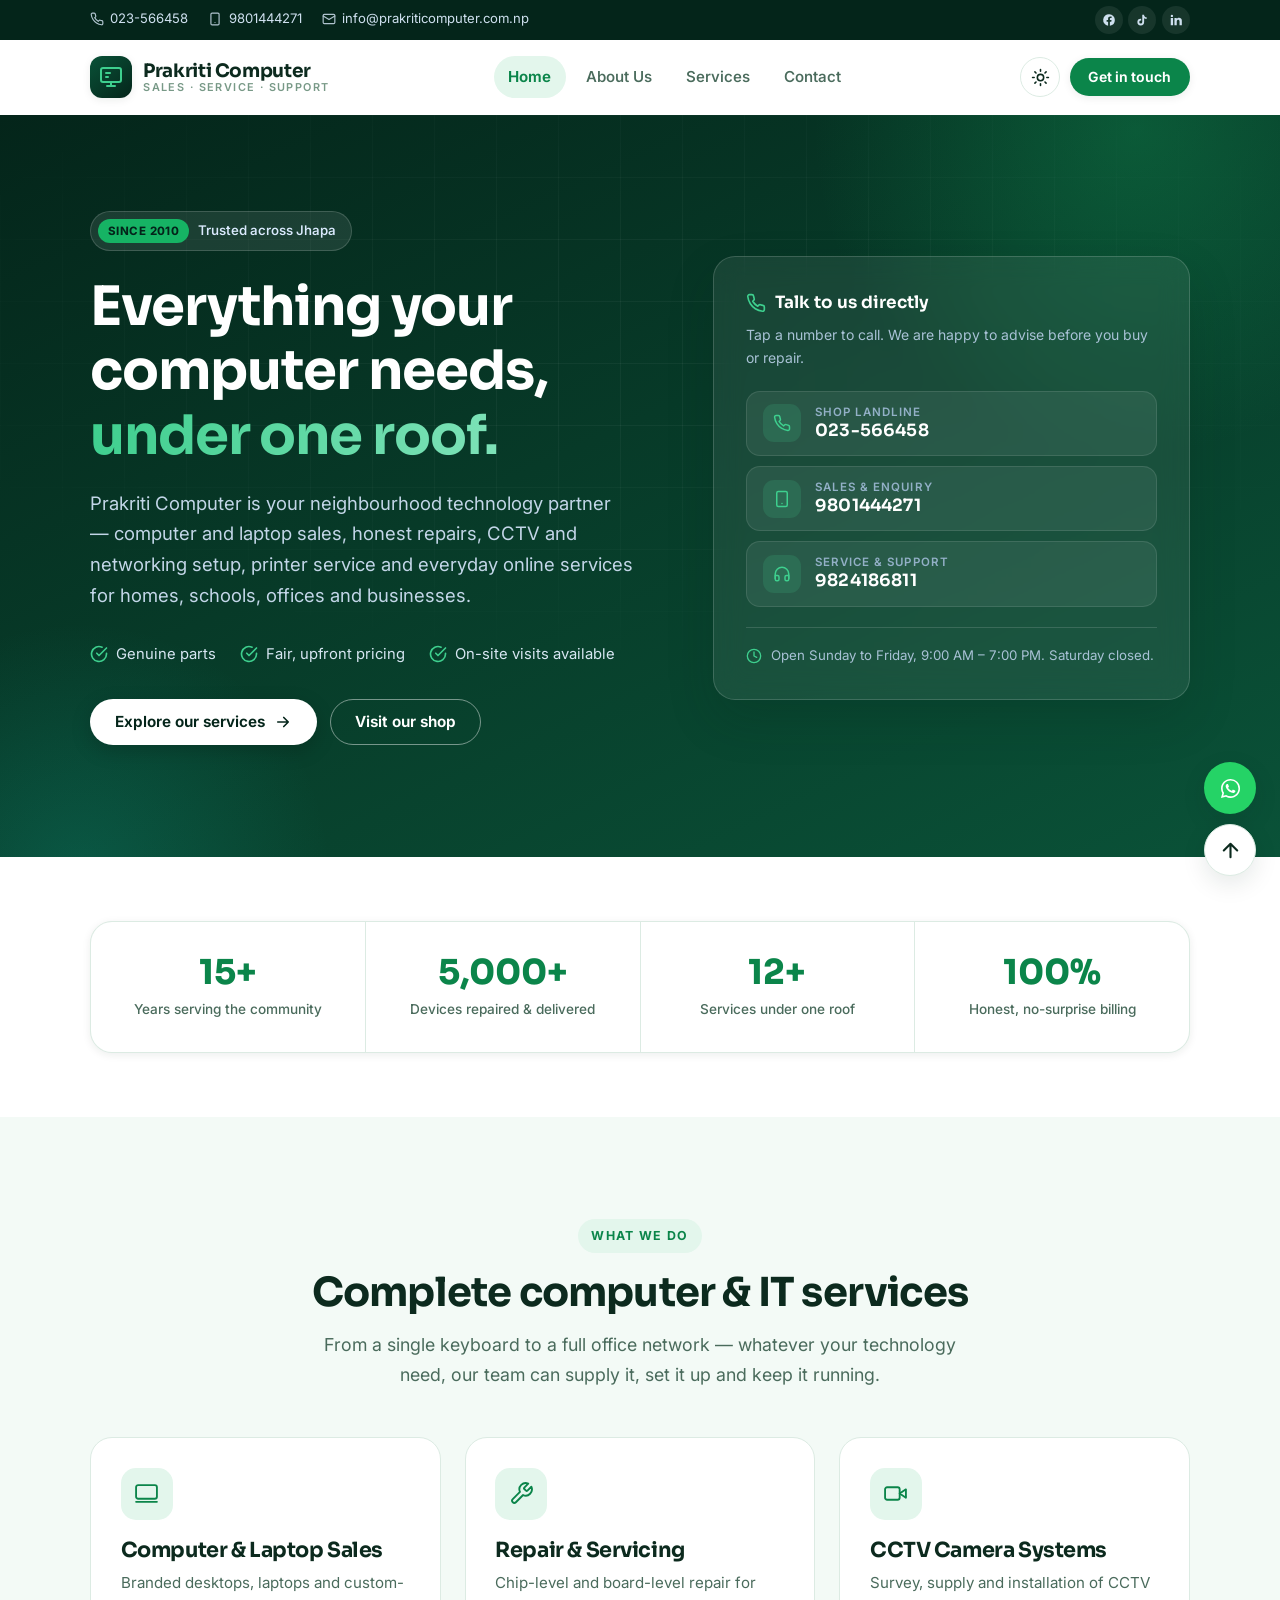
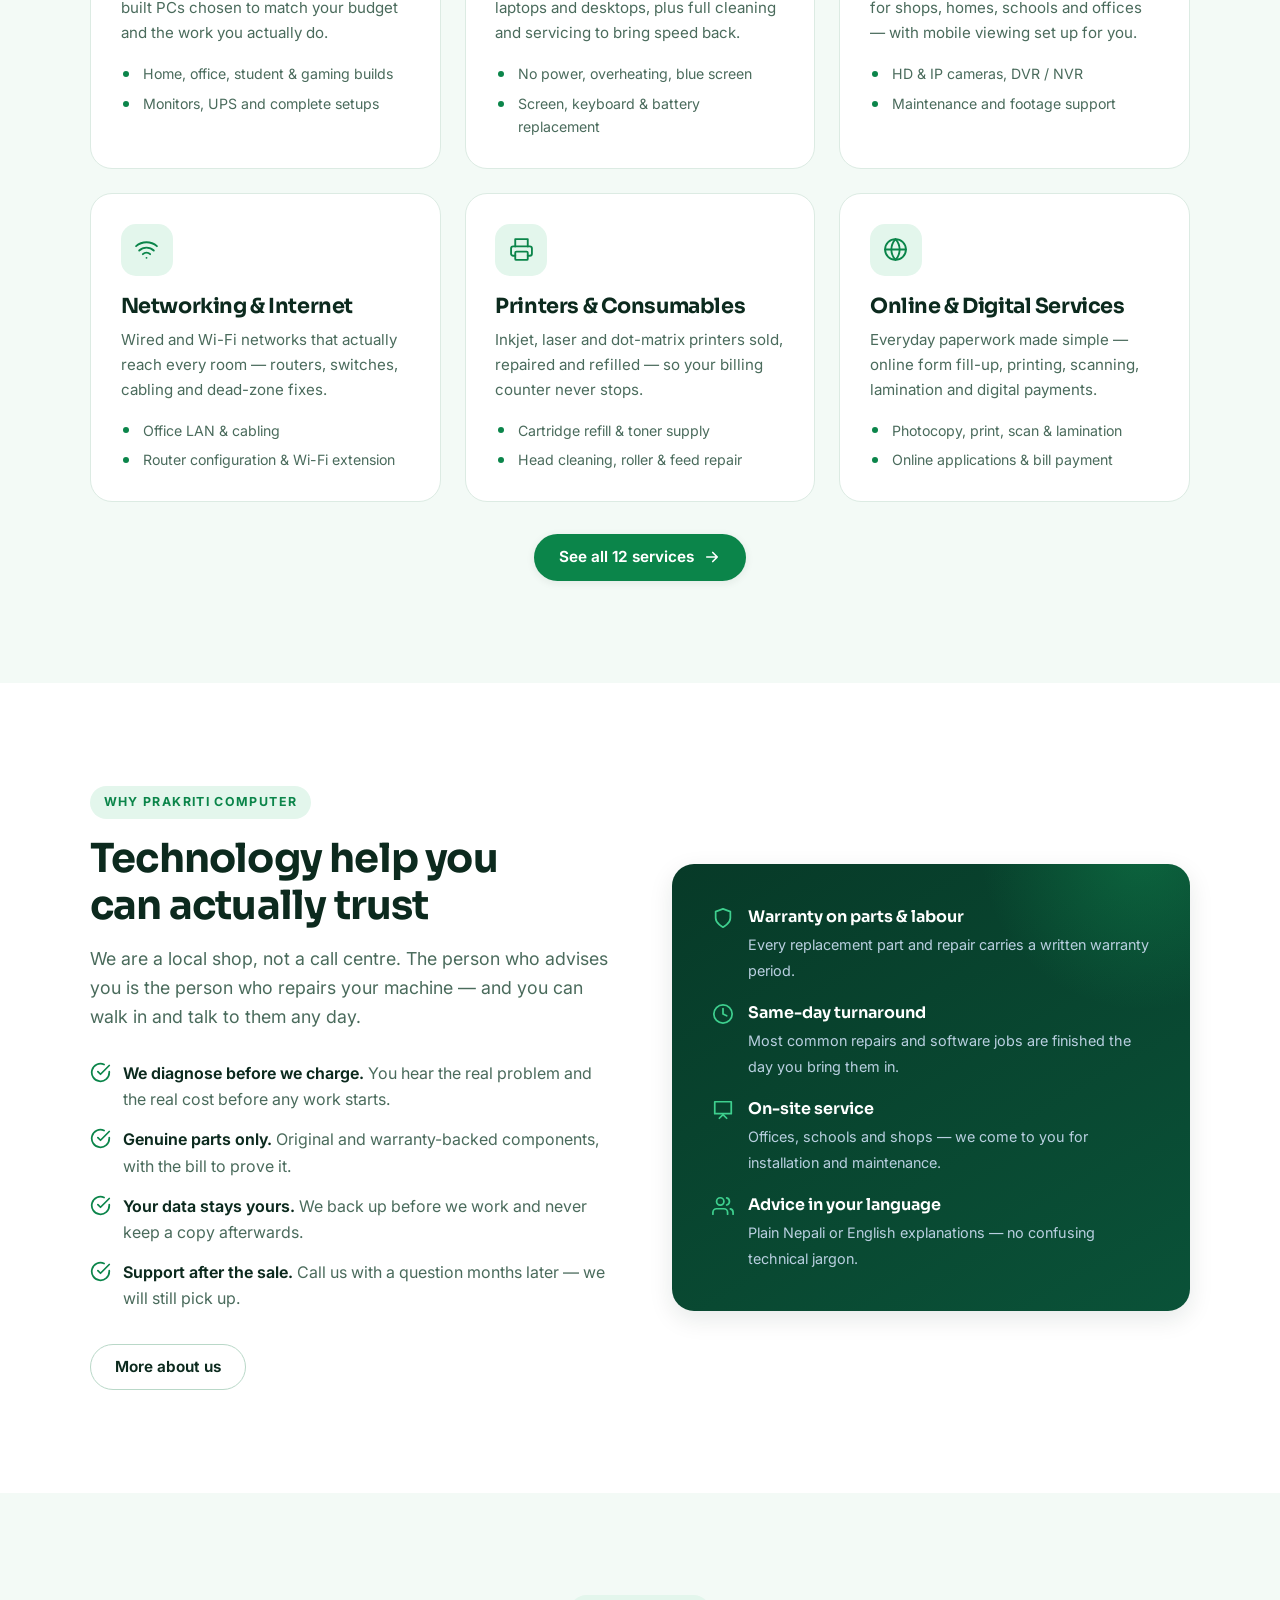
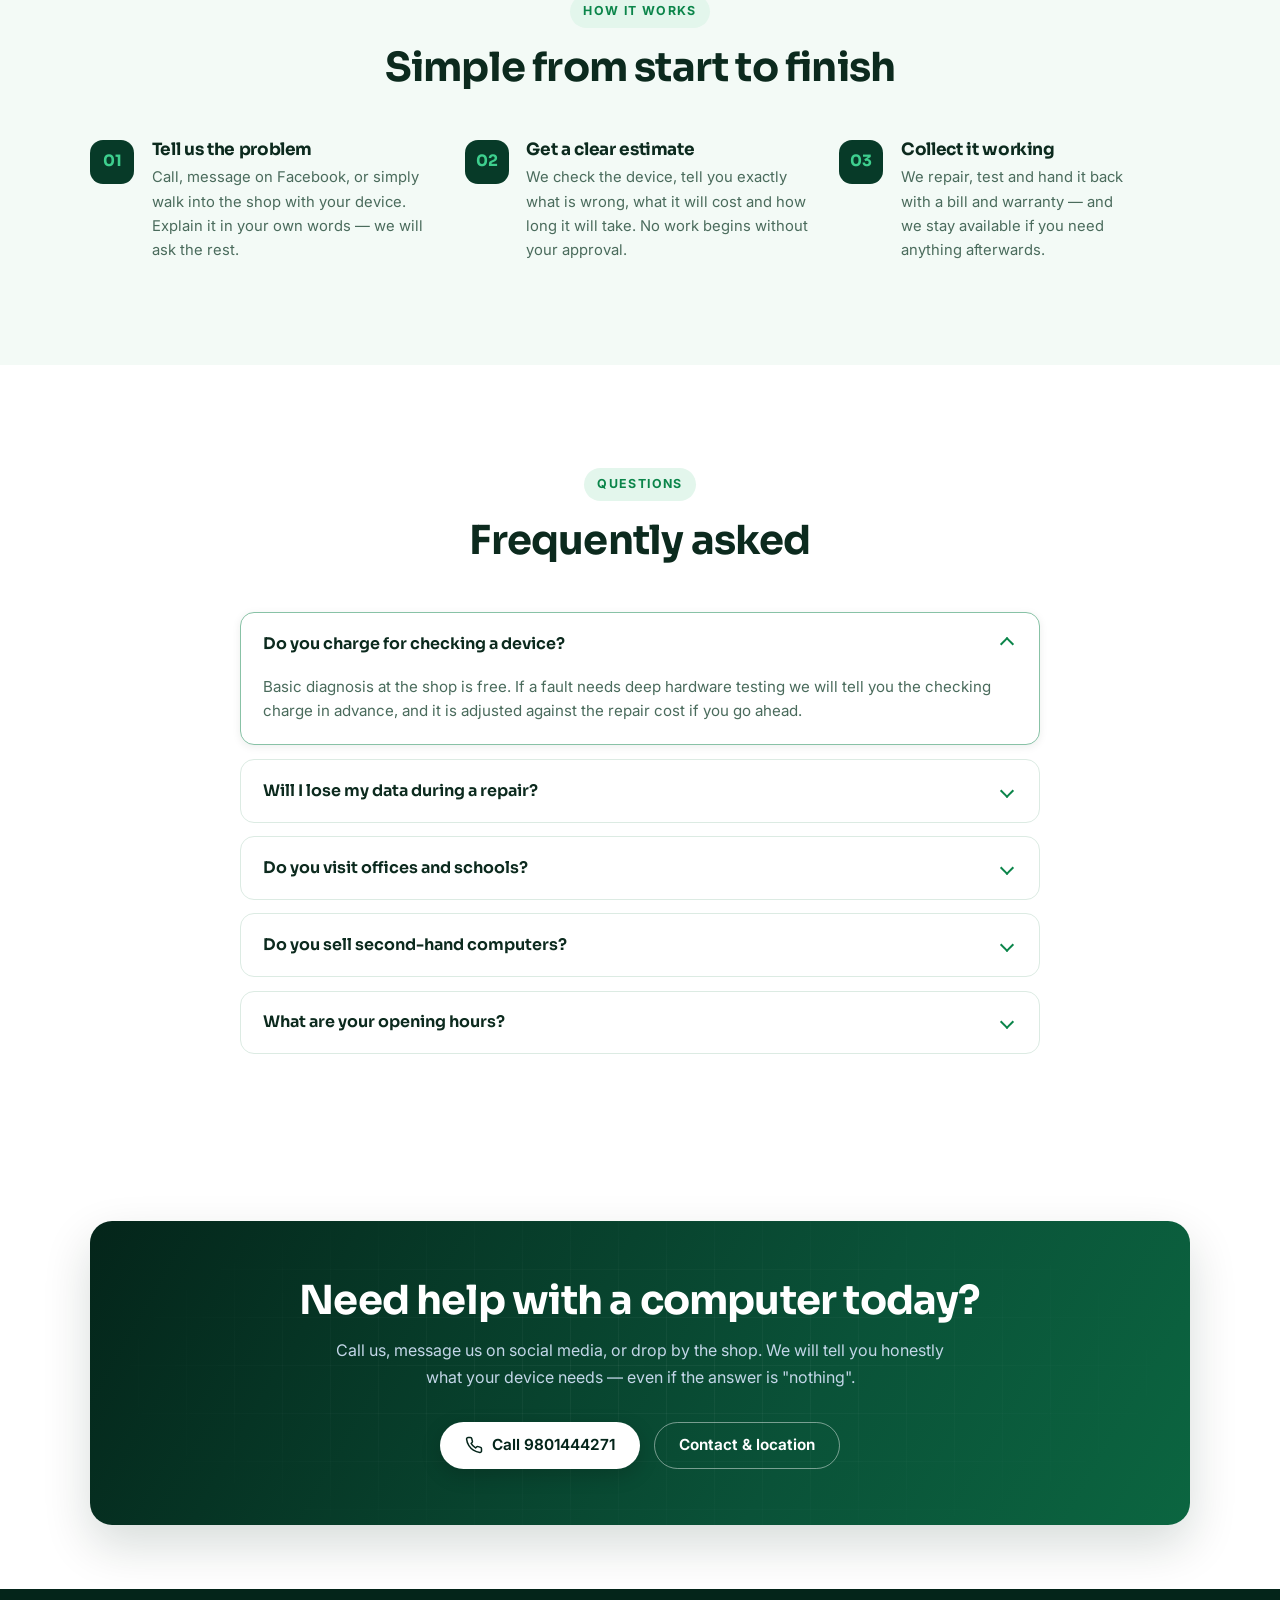
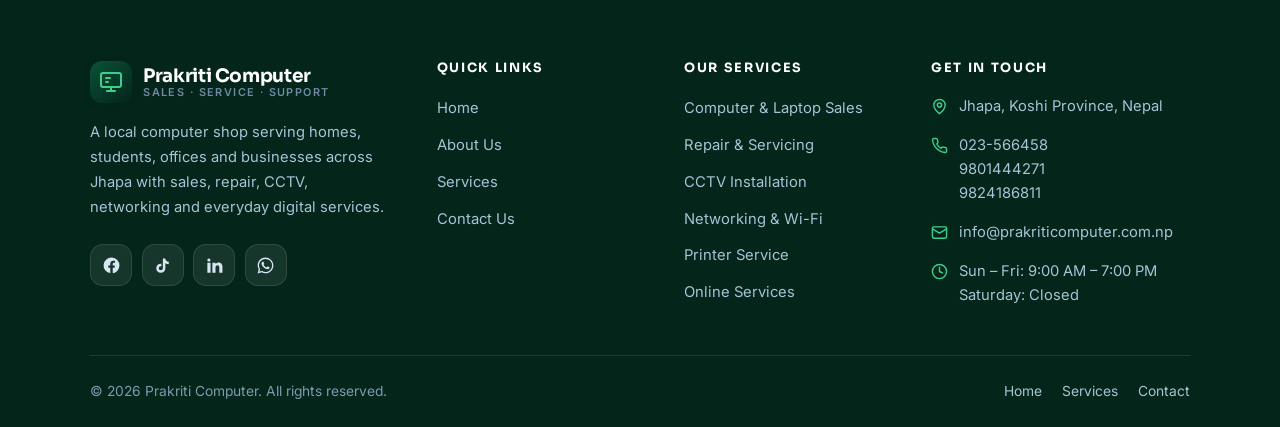
==== commit f246b523: "Switch the site to a green theme "Prakriti" means nature, so the palette is now green throughout rat" ====
--- a/index.html
+++ b/index.html
@@ -7,7 +7,7 @@
 <meta name="description" content="Prakriti Computer provides computer and laptop sales, repair and servicing, printer service, CCTV installation, networking, software and online services in Jhapa, Nepal. Call 023-566458, 9801444271 or 9824186811.">
 <meta name="keywords" content="Prakriti Computer, computer shop Jhapa, laptop repair Nepal, CCTV installation Jhapa, printer repair, computer service Nepal, networking Nepal">
 <meta name="author" content="Prakriti Computer">
-<meta name="theme-color" content="#0b2540">
+<meta name="theme-color" content="#04251a">
 <link rel="canonical" href="https://prakriticomputer.com.np/">
 
 <!-- Open Graph / social sharing -->
--- a/assets/css/style.css
+++ b/assets/css/style.css
@@ -17,36 +17,41 @@
    1. Design tokens
    -------------------------------------------------------------------------- */
 :root {
-  /* Brand palette — deep navy + "prakriti" (nature) green */
-  --navy-900: #06182b;
-  --navy-800: #0b2540;
-  --navy-700: #123152;
-  --navy-600: #1b4570;
+  /* Brand palette — "prakriti" means nature, so the whole site is green.
+     forest-*  deep greens for dark surfaces (hero, footer, panels)
+     green-*   vivid greens for accents (buttons, links, icons)
+     --green-700 is the one used for text and buttons on white: it clears
+     the WCAG AA 4.5:1 contrast ratio, which --green-600 does not. */
+  --forest-900: #04251a;
+  --forest-800: #073a28;
+  --forest-700: #0a5238;
+  --forest-600: #0e6b4a;
+  --green-700: #0b854a;
   --green-600: #0f9d58;
   --green-500: #16b364;
   --green-400: #3ecf8e;
 
   /* Semantic — light theme */
   --bg: #ffffff;
-  --bg-soft: #f5f8fb;
-  --bg-sunken: #eef3f8;
+  --bg-soft: #f3faf6;
+  --bg-sunken: #e9f4ee;
   --surface: #ffffff;
-  --surface-2: #f8fafc;
-  --border: #e2e8f0;
-  --border-strong: #cbd5e1;
-  --text: #0f2033;
-  --text-muted: #51677e;
-  --text-faint: #7b8ea5;
-  --brand: var(--navy-800);
-  --accent: var(--green-600);
-  --accent-soft: #e6f7ee;
-  --ring: rgba(15, 157, 88, 0.32);
+  --surface-2: #f7fcf9;
+  --border: #dcebe3;
+  --border-strong: #b9d8c8;
+  --text: #0c2a1e;
+  --text-muted: #4a6b5c;
+  --text-faint: #789987;
+  --brand: var(--forest-800);
+  --accent: var(--green-700);
+  --accent-soft: #e3f6ec;
+  --ring: rgba(11, 133, 74, 0.3);
 
   /* Elevation */
-  --shadow-xs: 0 1px 2px rgba(6, 24, 43, 0.06);
-  --shadow-sm: 0 2px 8px rgba(6, 24, 43, 0.07);
-  --shadow-md: 0 8px 24px rgba(6, 24, 43, 0.09);
-  --shadow-lg: 0 20px 48px rgba(6, 24, 43, 0.14);
+  --shadow-xs: 0 1px 2px rgba(4, 37, 26, 0.06);
+  --shadow-sm: 0 2px 8px rgba(4, 37, 26, 0.08);
+  --shadow-md: 0 8px 24px rgba(4, 37, 26, 0.1);
+  --shadow-lg: 0 20px 48px rgba(4, 37, 26, 0.16);
 
   /* Shape & rhythm */
   --radius-sm: 8px;
@@ -67,17 +72,17 @@
 
 /* Dark theme — set by data-theme="dark" on <html> (see assets/js/main.js) */
 [data-theme="dark"] {
-  --bg: #071624;
-  --bg-soft: #0b1f31;
-  --bg-sunken: #061421;
-  --surface: #0e2436;
-  --surface-2: #122b3f;
-  --border: #1d3b52;
-  --border-strong: #2a5070;
-  --text: #e8f1f8;
-  --text-muted: #a3bacd;
-  --text-faint: #7f99ae;
-  --brand: #0e2436;
+  --bg: #04180f;
+  --bg-soft: #072216;
+  --bg-sunken: #03140c;
+  --surface: #0a2718;
+  --surface-2: #0e3220;
+  --border: #17452e;
+  --border-strong: #235e41;
+  --text: #e6f5ec;
+  --text-muted: #a2c4b1;
+  --text-faint: #7ba38c;
+  --brand: #0a2718;
   --accent: var(--green-400);
   --accent-soft: rgba(62, 207, 142, 0.14);
   --ring: rgba(62, 207, 142, 0.38);
@@ -255,7 +260,7 @@
 
 .btn--light {
   --btn-bg: #fff;
-  --btn-fg: var(--navy-900);
+  --btn-fg: var(--forest-900);
   box-shadow: 0 6px 20px rgba(0, 0, 0, 0.18);
 }
 
@@ -281,7 +286,7 @@
    5. Header & navigation
    -------------------------------------------------------------------------- */
 .topbar {
-  background: var(--navy-900);
+  background: var(--forest-900);
   color: #cfe0ef;
   font-size: 0.82rem;
 }
@@ -353,7 +358,7 @@
   width: 42px; height: 42px;
   flex: none;
   border-radius: 12px;
-  background: linear-gradient(140deg, var(--navy-700), var(--navy-900));
+  background: linear-gradient(140deg, var(--forest-700), var(--forest-900));
   display: grid; place-items: center;
   color: var(--green-400);
   box-shadow: var(--shadow-sm);
@@ -451,7 +456,7 @@
 .hero {
   position: relative;
   isolation: isolate;
-  background: linear-gradient(155deg, var(--navy-900) 0%, var(--navy-800) 45%, var(--navy-700) 100%);
+  background: linear-gradient(155deg, var(--forest-900) 0%, var(--forest-800) 45%, var(--forest-700) 100%);
   color: #fff;
   overflow: hidden;
   padding-block: clamp(3.5rem, 8vw, 6rem) clamp(4rem, 9vw, 7rem);
@@ -471,7 +476,7 @@
 .hero::after {
   width: 34rem; height: 34rem;
   bottom: -18rem; left: -12rem;
-  background: radial-gradient(circle, rgba(59, 130, 246, 0.22), transparent 65%);
+  background: radial-gradient(circle, rgba(20, 184, 166, 0.2), transparent 65%);
 }
 .hero__grid {
   position: absolute;
@@ -750,7 +755,7 @@
 .page-head {
   position: relative;
   isolation: isolate;
-  background: linear-gradient(150deg, var(--navy-900), var(--navy-700));
+  background: linear-gradient(150deg, var(--forest-900), var(--forest-700));
   color: #fff;
   padding-block: clamp(2.75rem, 6vw, 4.5rem);
   overflow: hidden;
@@ -795,7 +800,7 @@
   position: relative;
   border-radius: var(--radius-lg);
   padding: clamp(1.6rem, 3.5vw, 2.5rem);
-  background: linear-gradient(150deg, var(--navy-800), var(--navy-700));
+  background: linear-gradient(150deg, var(--forest-800), var(--forest-700));
   color: #fff;
   box-shadow: var(--shadow-md);
   overflow: hidden;
@@ -1036,7 +1041,7 @@
   position: relative;
   isolation: isolate;
   overflow: hidden;
-  background: linear-gradient(120deg, var(--navy-900), var(--navy-700) 65%, var(--green-600) 200%);
+  background: linear-gradient(120deg, var(--forest-900), var(--forest-700) 65%, var(--green-600) 200%);
   color: #fff;
   border-radius: var(--radius-lg);
   padding: clamp(2.25rem, 5vw, 3.5rem);
@@ -1063,7 +1068,7 @@
    15. Footer
    -------------------------------------------------------------------------- */
 .site-footer {
-  background: var(--navy-900);
+  background: var(--forest-900);
   color: #a9c2d6;
   padding-top: clamp(3rem, 6vw, 4.5rem);
 }
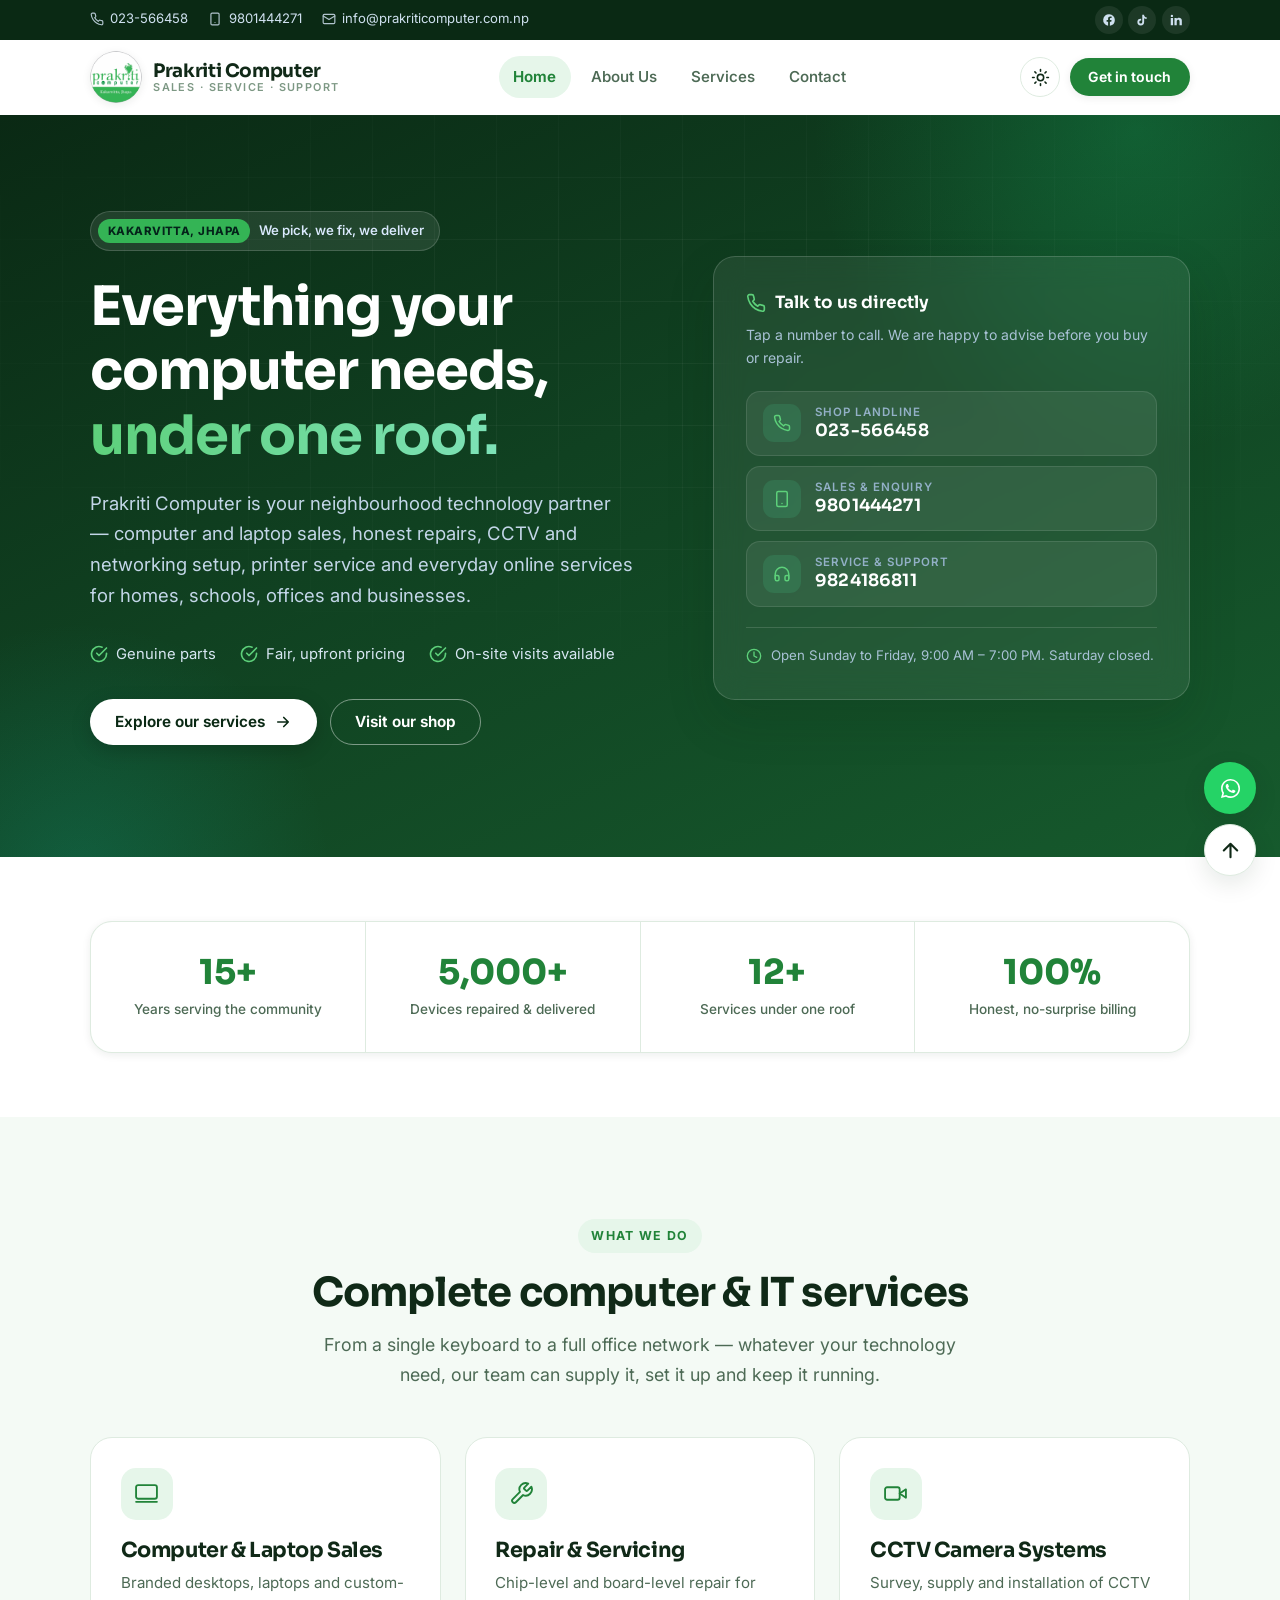
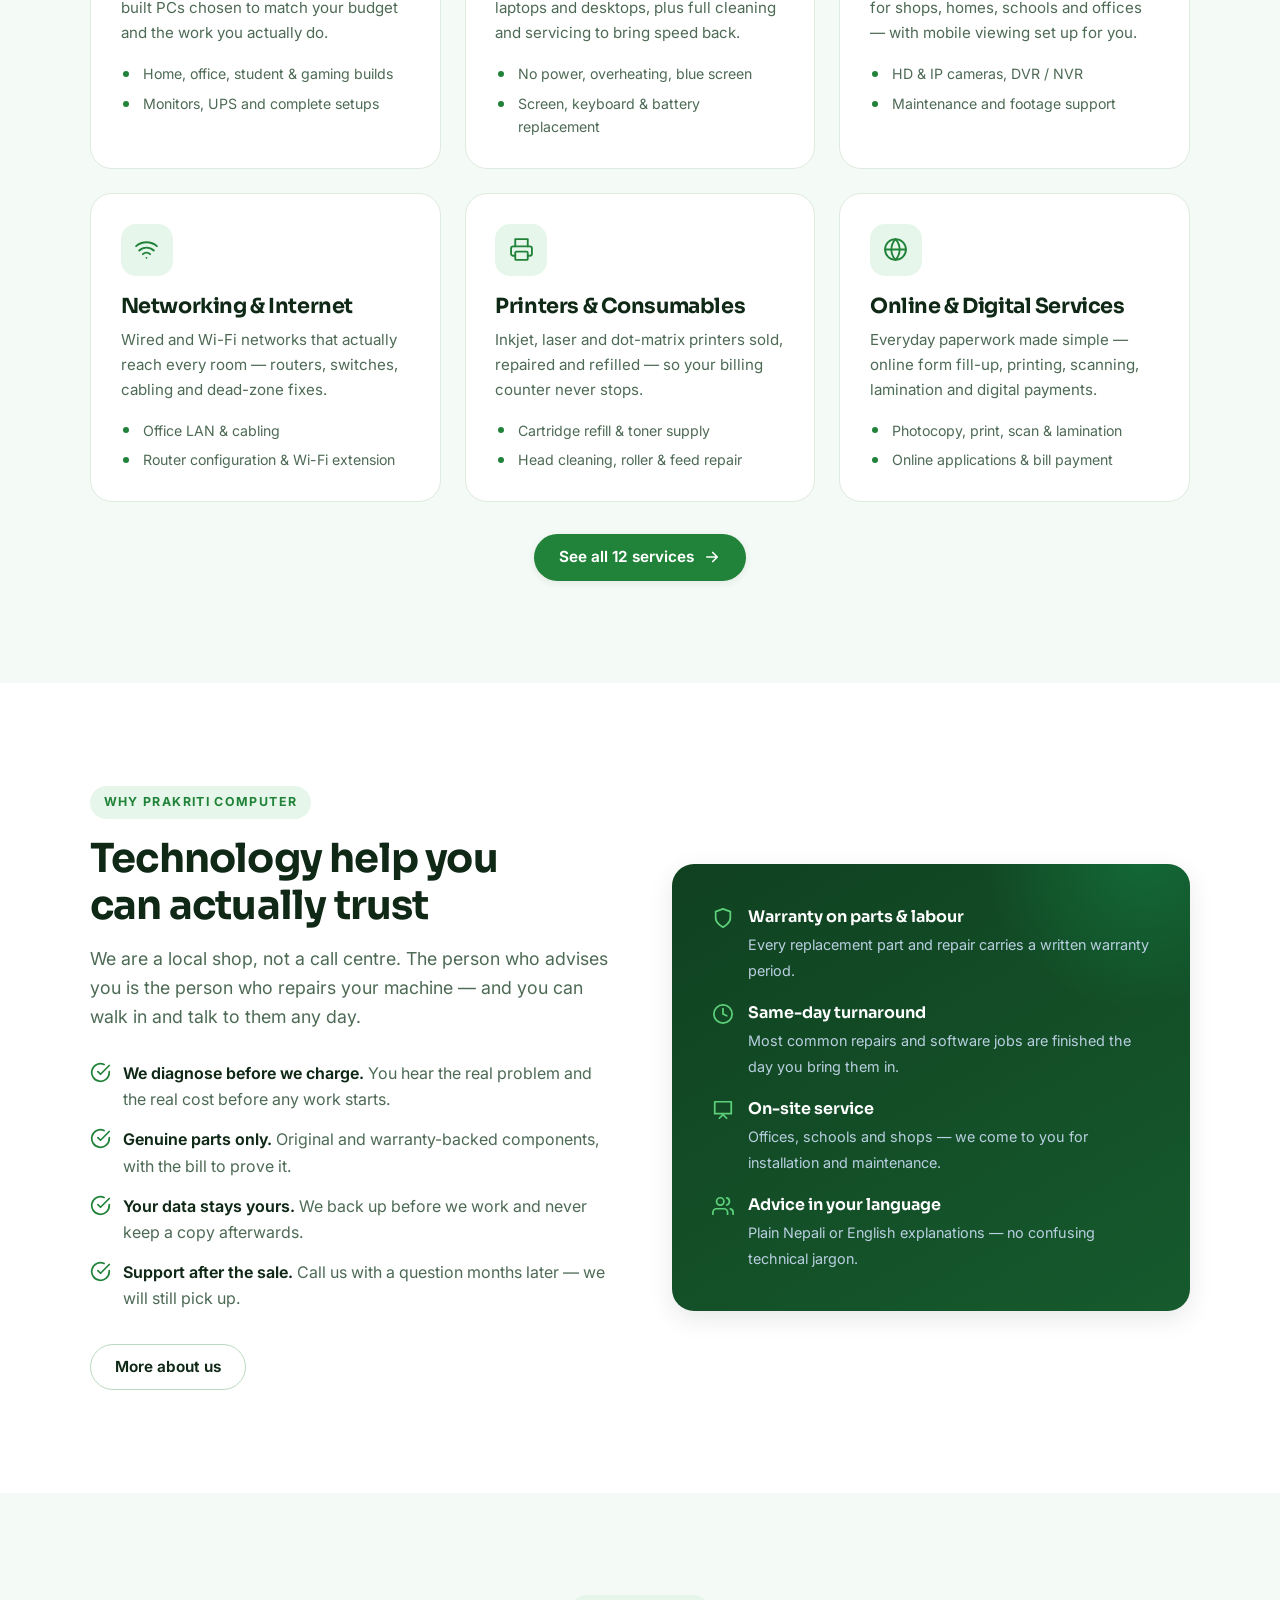
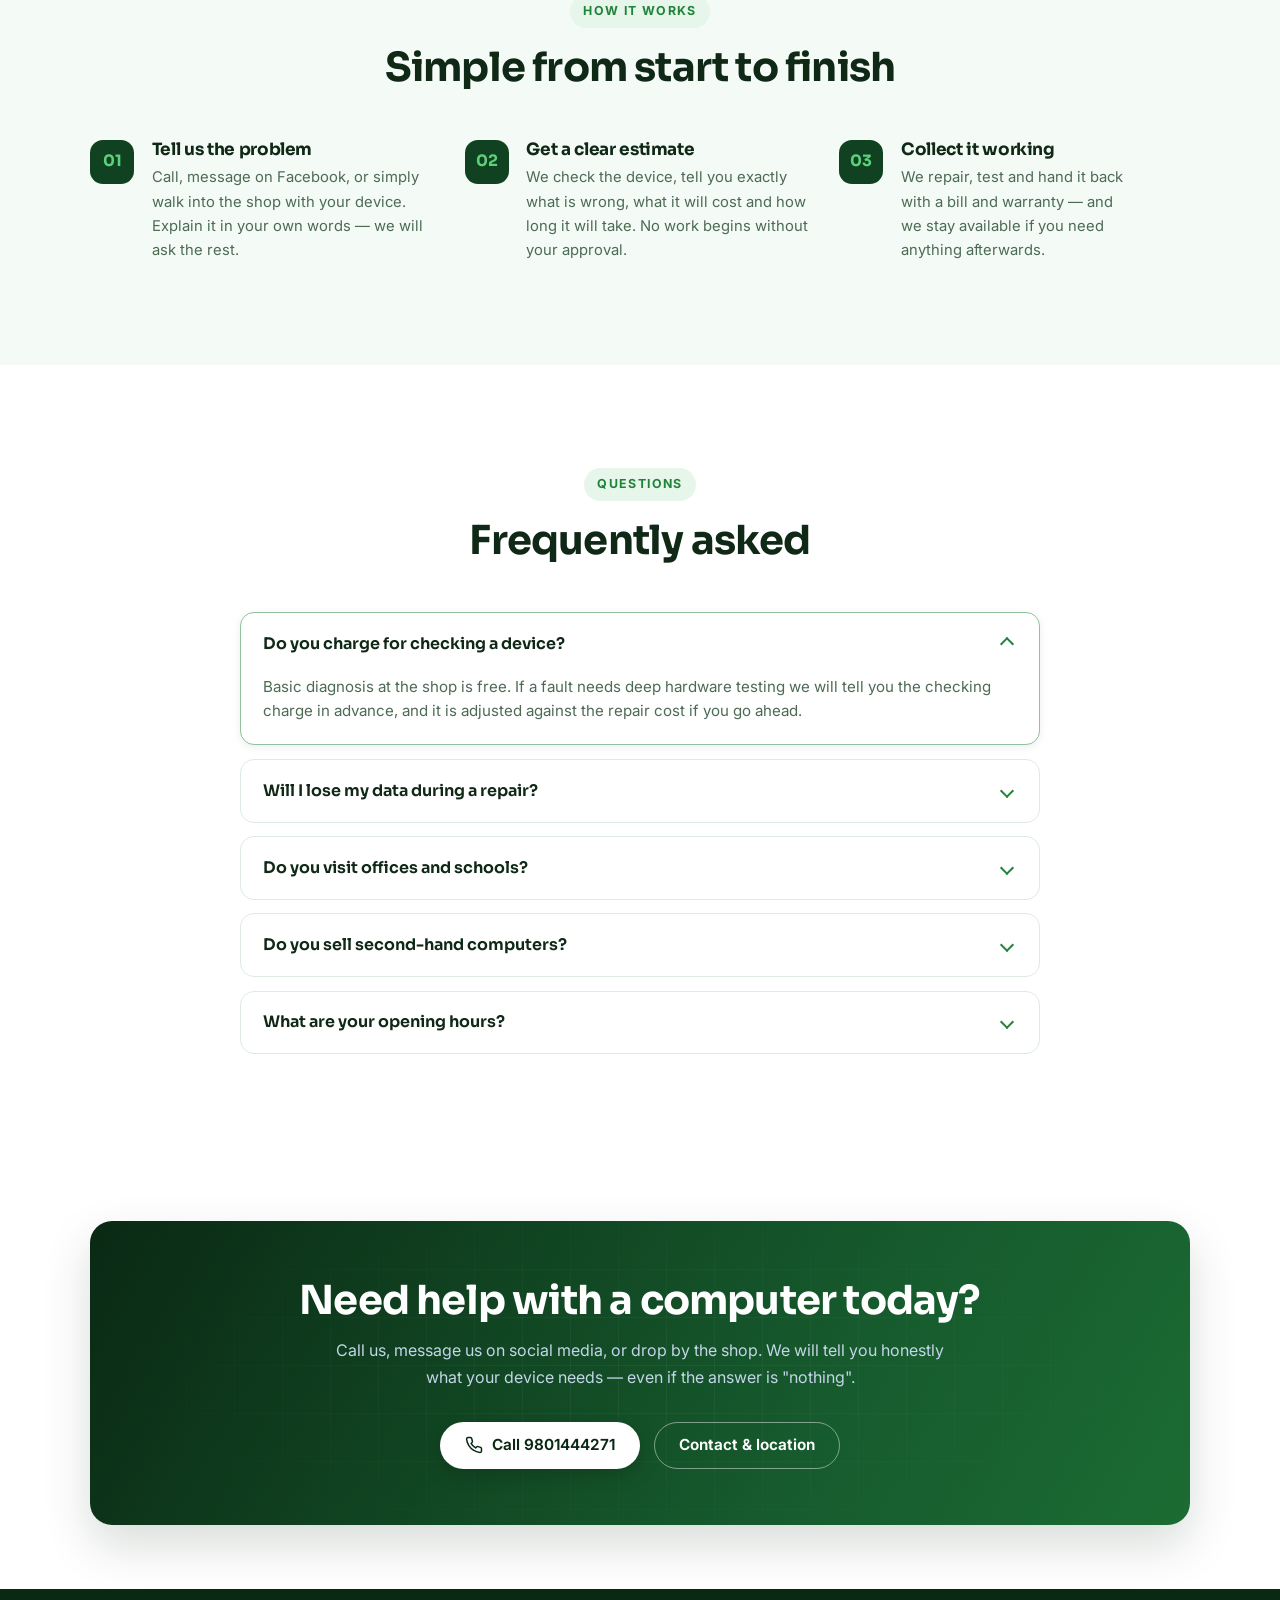
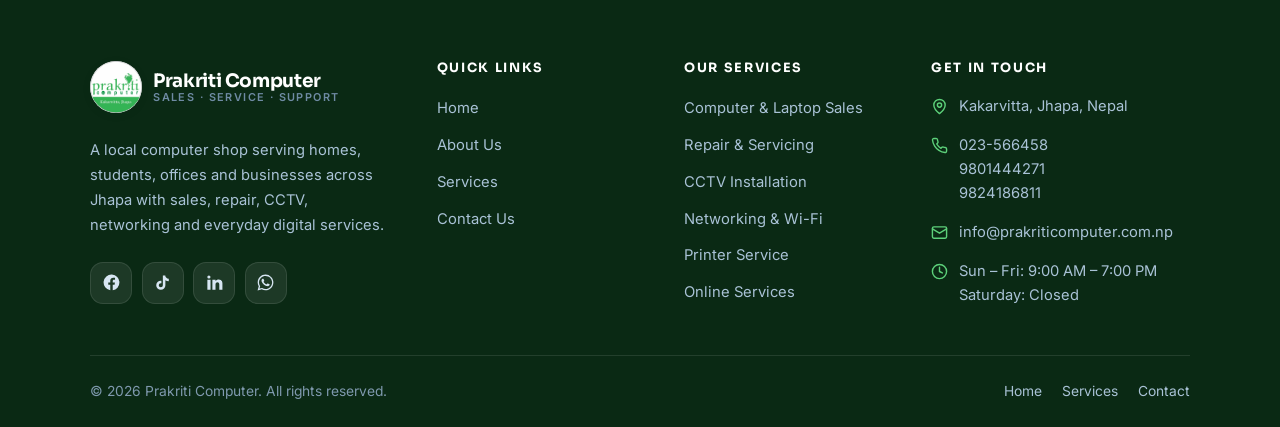
==== commit fb2c2623: "Use the real logo, brand green and Kakarvitta address Replaces the placeholder monitor icon and the " ====
--- a/index.html
+++ b/index.html
@@ -3,8 +3,8 @@
 <head>
 <meta charset="utf-8">
 <meta name="viewport" content="width=device-width, initial-scale=1">
-<title>Prakriti Computer — Computer Sales, Repair &amp; IT Services in Jhapa, Nepal</title>
-<meta name="description" content="Prakriti Computer provides computer and laptop sales, repair and servicing, printer service, CCTV installation, networking, software and online services in Jhapa, Nepal. Call 023-566458, 9801444271 or 9824186811.">
+<title>Prakriti Computer — Computer Sales, Repair &amp; IT Services in Kakarvitta, Jhapa</title>
+<meta name="description" content="Prakriti Computer provides computer and laptop sales, repair and servicing, printer service, CCTV installation, networking, software and online services in Kakarvitta, Jhapa. Call 023-566458, 9801444271 or 9824186811.">
 <meta name="keywords" content="Prakriti Computer, computer shop Jhapa, laptop repair Nepal, CCTV installation Jhapa, printer repair, computer service Nepal, networking Nepal">
 <meta name="author" content="Prakriti Computer">
 <meta name="theme-color" content="#04251a">
@@ -14,14 +14,15 @@
 <meta property="og:type" content="website">
 <meta property="og:site_name" content="Prakriti Computer">
 <meta property="og:title" content="Prakriti Computer — Computer Sales, Repair &amp; IT Services">
-<meta property="og:description" content="Your trusted computer shop in Jhapa, Nepal. Sales, repair, CCTV, networking, printers and everyday online services.">
+<meta property="og:description" content="Your trusted computer shop in Kakarvitta, Jhapa. Sales, repair, CCTV, networking, printers and everyday online services.">
 <meta property="og:url" content="https://prakriticomputer.com.np/">
 <meta property="og:locale" content="en_NP">
 <meta property="og:image" content="https://prakriticomputer.com.np/assets/img/og-image.png">
 <meta name="twitter:card" content="summary_large_image">
 
-<link rel="icon" type="image/svg+xml" href="assets/img/favicon.svg">
-<link rel="apple-touch-icon" href="assets/img/favicon.svg">
+<link rel="icon" type="image/png" sizes="32x32" href="assets/img/favicon-32.png">
+<link rel="icon" type="image/png" sizes="64x64" href="assets/img/favicon-64.png">
+<link rel="apple-touch-icon" href="assets/img/favicon-180.png">
 
 <link rel="preconnect" href="https://fonts.googleapis.com">
 <link rel="preconnect" href="https://fonts.gstatic.com" crossorigin>
@@ -49,13 +50,14 @@
   "name": "Prakriti Computer",
   "url": "https://prakriticomputer.com.np/",
   "image": "https://prakriticomputer.com.np/assets/img/og-image.png",
-  "description": "Computer and laptop sales, repair and servicing, printer service, CCTV installation, networking, software support and online services in Jhapa, Nepal.",
+  "description": "Computer and laptop sales, repair and servicing, printer service, CCTV installation, networking, software support and online services in Kakarvitta, Jhapa.",
   "telephone": "+977-23-566458",
   "email": "info@prakriticomputer.com.np",
   "priceRange": "$$",
   "address": {
     "@type": "PostalAddress",
-    "addressLocality": "Jhapa",
+    "streetAddress": "Kakarvitta",
+    "addressLocality": "Kakarvitta",
     "addressRegion": "Koshi Province",
     "addressCountry": "NP"
   },
@@ -125,9 +127,7 @@
 <header class="site-header">
   <div class="container nav">
     <a class="brand" href="index.html">
-      <span class="brand__mark">
-        <svg viewBox="0 0 24 24" fill="none" stroke="currentColor" stroke-width="2" stroke-linecap="round" stroke-linejoin="round" aria-hidden="true"><rect x="2" y="3" width="20" height="14" rx="2"/><path d="M8 21h8"/><path d="M12 17v4"/><path d="M7 8h4"/><path d="M7 12h2"/></svg>
-      </span>
+      <span class="brand__mark"><img src="assets/img/logo.png" alt="" width="52" height="52"></span>
       <span class="brand__text">
         <span class="brand__name">Prakriti Computer</span>
         <span class="brand__tag">Sales &middot; Service &middot; Support</span>
@@ -162,7 +162,7 @@
     <div class="hero__grid" aria-hidden="true"></div>
     <div class="container hero__inner">
       <div>
-        <span class="hero__badge"><b>Since 2010</b> Trusted across Jhapa</span>
+        <span class="hero__badge"><b>Kakarvitta, Jhapa</b> We pick, we fix, we deliver</span>
         <h1>Everything your computer needs, <span class="accent">under one roof.</span></h1>
         <p class="hero__text">
           Prakriti Computer is your neighbourhood technology partner — computer and laptop sales,
@@ -517,9 +517,7 @@
     <div class="footer__grid">
       <div>
         <a class="brand" href="index.html">
-          <span class="brand__mark">
-            <svg viewBox="0 0 24 24" fill="none" stroke="currentColor" stroke-width="2" stroke-linecap="round" stroke-linejoin="round" aria-hidden="true"><rect x="2" y="3" width="20" height="14" rx="2"/><path d="M8 21h8"/><path d="M12 17v4"/><path d="M7 8h4"/><path d="M7 12h2"/></svg>
-          </span>
+          <span class="brand__mark"><img src="assets/img/logo.png" alt="" width="52" height="52"></span>
           <span class="brand__text">
             <span class="brand__name">Prakriti Computer</span>
             <span class="brand__tag">Sales &middot; Service &middot; Support</span>
@@ -572,7 +570,7 @@
         <ul class="footer__contact">
           <li>
             <svg viewBox="0 0 24 24" fill="none" stroke="currentColor" stroke-width="2" stroke-linecap="round" stroke-linejoin="round" aria-hidden="true"><path d="M20 10c0 6-8 12-8 12s-8-6-8-12a8 8 0 0 1 16 0z"/><circle cx="12" cy="10" r="3"/></svg>
-            <span>Jhapa, Koshi Province, Nepal</span>
+            <span>Kakarvitta, Jhapa, Nepal</span>
           </li>
           <li>
             <svg viewBox="0 0 24 24" fill="none" stroke="currentColor" stroke-width="2" stroke-linecap="round" stroke-linejoin="round" aria-hidden="true"><path d="M22 16.92v3a2 2 0 0 1-2.18 2 19.79 19.79 0 0 1-8.63-3.07 19.5 19.5 0 0 1-6-6 19.79 19.79 0 0 1-3.07-8.67A2 2 0 0 1 4.11 2h3a2 2 0 0 1 2 1.72c.13.96.36 1.9.7 2.81a2 2 0 0 1-.45 2.11L8.09 9.91a16 16 0 0 0 6 6l1.27-1.27a2 2 0 0 1 2.11-.45c.91.34 1.85.57 2.81.7A2 2 0 0 1 22 16.92z"/></svg>
--- a/assets/css/style.css
+++ b/assets/css/style.css
@@ -22,36 +22,36 @@
      green-*   vivid greens for accents (buttons, links, icons)
      --green-700 is the one used for text and buttons on white: it clears
      the WCAG AA 4.5:1 contrast ratio, which --green-600 does not. */
-  --forest-900: #04251a;
-  --forest-800: #073a28;
-  --forest-700: #0a5238;
-  --forest-600: #0e6b4a;
-  --green-700: #0b854a;
-  --green-600: #0f9d58;
-  --green-500: #16b364;
-  --green-400: #3ecf8e;
+  --forest-900: #0a2914;
+  --forest-800: #104121;
+  --forest-700: #165a2d;
+  --forest-600: #1d7239;
+  --green-700: #218339;
+  --green-600: #2a9e45;
+  --green-500: #34b455;
+  --green-400: #5dd07a;
 
   /* Semantic — light theme */
   --bg: #ffffff;
-  --bg-soft: #f3faf6;
-  --bg-sunken: #e9f4ee;
+  --bg-soft: #f4faf5;
+  --bg-sunken: #eaf5ec;
   --surface: #ffffff;
-  --surface-2: #f7fcf9;
-  --border: #dcebe3;
-  --border-strong: #b9d8c8;
-  --text: #0c2a1e;
-  --text-muted: #4a6b5c;
-  --text-faint: #789987;
+  --surface-2: #f8fcf9;
+  --border: #deebe0;
+  --border-strong: #bcd8c1;
+  --text: #102917;
+  --text-muted: #4d6a55;
+  --text-faint: #7d9884;
   --brand: var(--forest-800);
   --accent: var(--green-700);
-  --accent-soft: #e3f6ec;
-  --ring: rgba(11, 133, 74, 0.3);
+  --accent-soft: #e6f6ea;
+  --ring: rgba(33, 131, 57, 0.3);
 
   /* Elevation */
-  --shadow-xs: 0 1px 2px rgba(4, 37, 26, 0.06);
-  --shadow-sm: 0 2px 8px rgba(4, 37, 26, 0.08);
-  --shadow-md: 0 8px 24px rgba(4, 37, 26, 0.1);
-  --shadow-lg: 0 20px 48px rgba(4, 37, 26, 0.16);
+  --shadow-xs: 0 1px 2px rgba(10, 41, 20, 0.06);
+  --shadow-sm: 0 2px 8px rgba(10, 41, 20, 0.08);
+  --shadow-md: 0 8px 24px rgba(10, 41, 20, 0.1);
+  --shadow-lg: 0 20px 48px rgba(10, 41, 20, 0.16);
 
   /* Shape & rhythm */
   --radius-sm: 8px;
@@ -72,17 +72,17 @@
 
 /* Dark theme — set by data-theme="dark" on <html> (see assets/js/main.js) */
 [data-theme="dark"] {
-  --bg: #04180f;
-  --bg-soft: #072216;
-  --bg-sunken: #03140c;
-  --surface: #0a2718;
-  --surface-2: #0e3220;
-  --border: #17452e;
-  --border-strong: #235e41;
-  --text: #e6f5ec;
-  --text-muted: #a2c4b1;
-  --text-faint: #7ba38c;
-  --brand: #0a2718;
+  --bg: #061a0c;
+  --bg-soft: #0a2412;
+  --bg-sunken: #04150a;
+  --surface: #0d2a15;
+  --surface-2: #12351c;
+  --border: #1c4827;
+  --border-strong: #296438;
+  --text: #e8f5ea;
+  --text-muted: #a6c4ae;
+  --text-faint: #7fa189;
+  --brand: #0d2a15;
   --accent: var(--green-400);
   --accent-soft: rgba(62, 207, 142, 0.14);
   --ring: rgba(62, 207, 142, 0.38);
@@ -354,16 +354,19 @@
 }
 
 .brand { display: inline-flex; align-items: center; gap: 0.7rem; flex: none; }
+
+/* Holds the round Prakriti Computer logo. The PNG is already masked to a
+   circle with transparent corners, and the white disc behind it keeps the
+   logo legible on the dark green header and footer alike. */
 .brand__mark {
-  width: 42px; height: 42px;
+  width: 52px; height: 52px;
   flex: none;
-  border-radius: 12px;
-  background: linear-gradient(140deg, var(--forest-700), var(--forest-900));
-  display: grid; place-items: center;
-  color: var(--green-400);
+  border-radius: 50%;
+  overflow: hidden;
+  background: #fff;
   box-shadow: var(--shadow-sm);
 }
-.brand__mark svg { width: 24px; height: 24px; }
+.brand__mark img { width: 100%; height: 100%; object-fit: cover; }
 .brand__text { display: flex; flex-direction: column; line-height: 1.15; }
 .brand__name {
   font-family: var(--font-head);
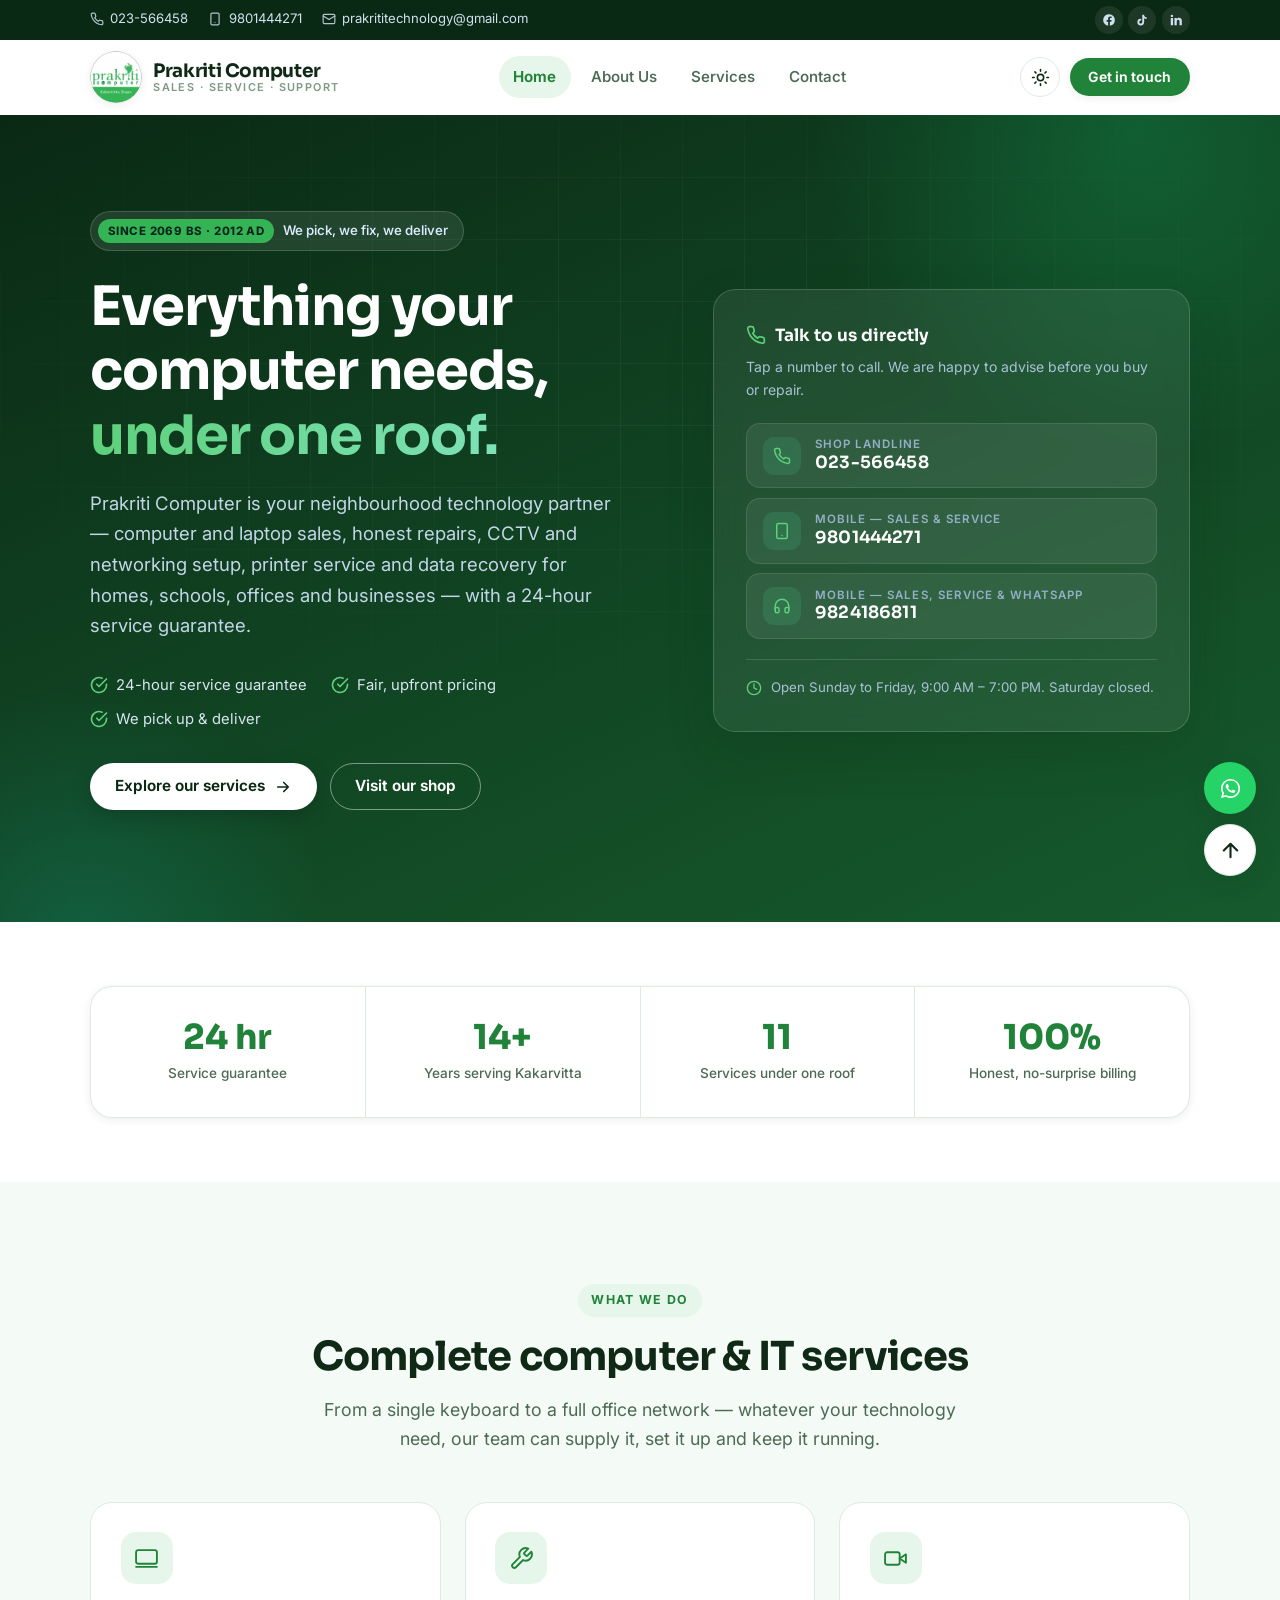
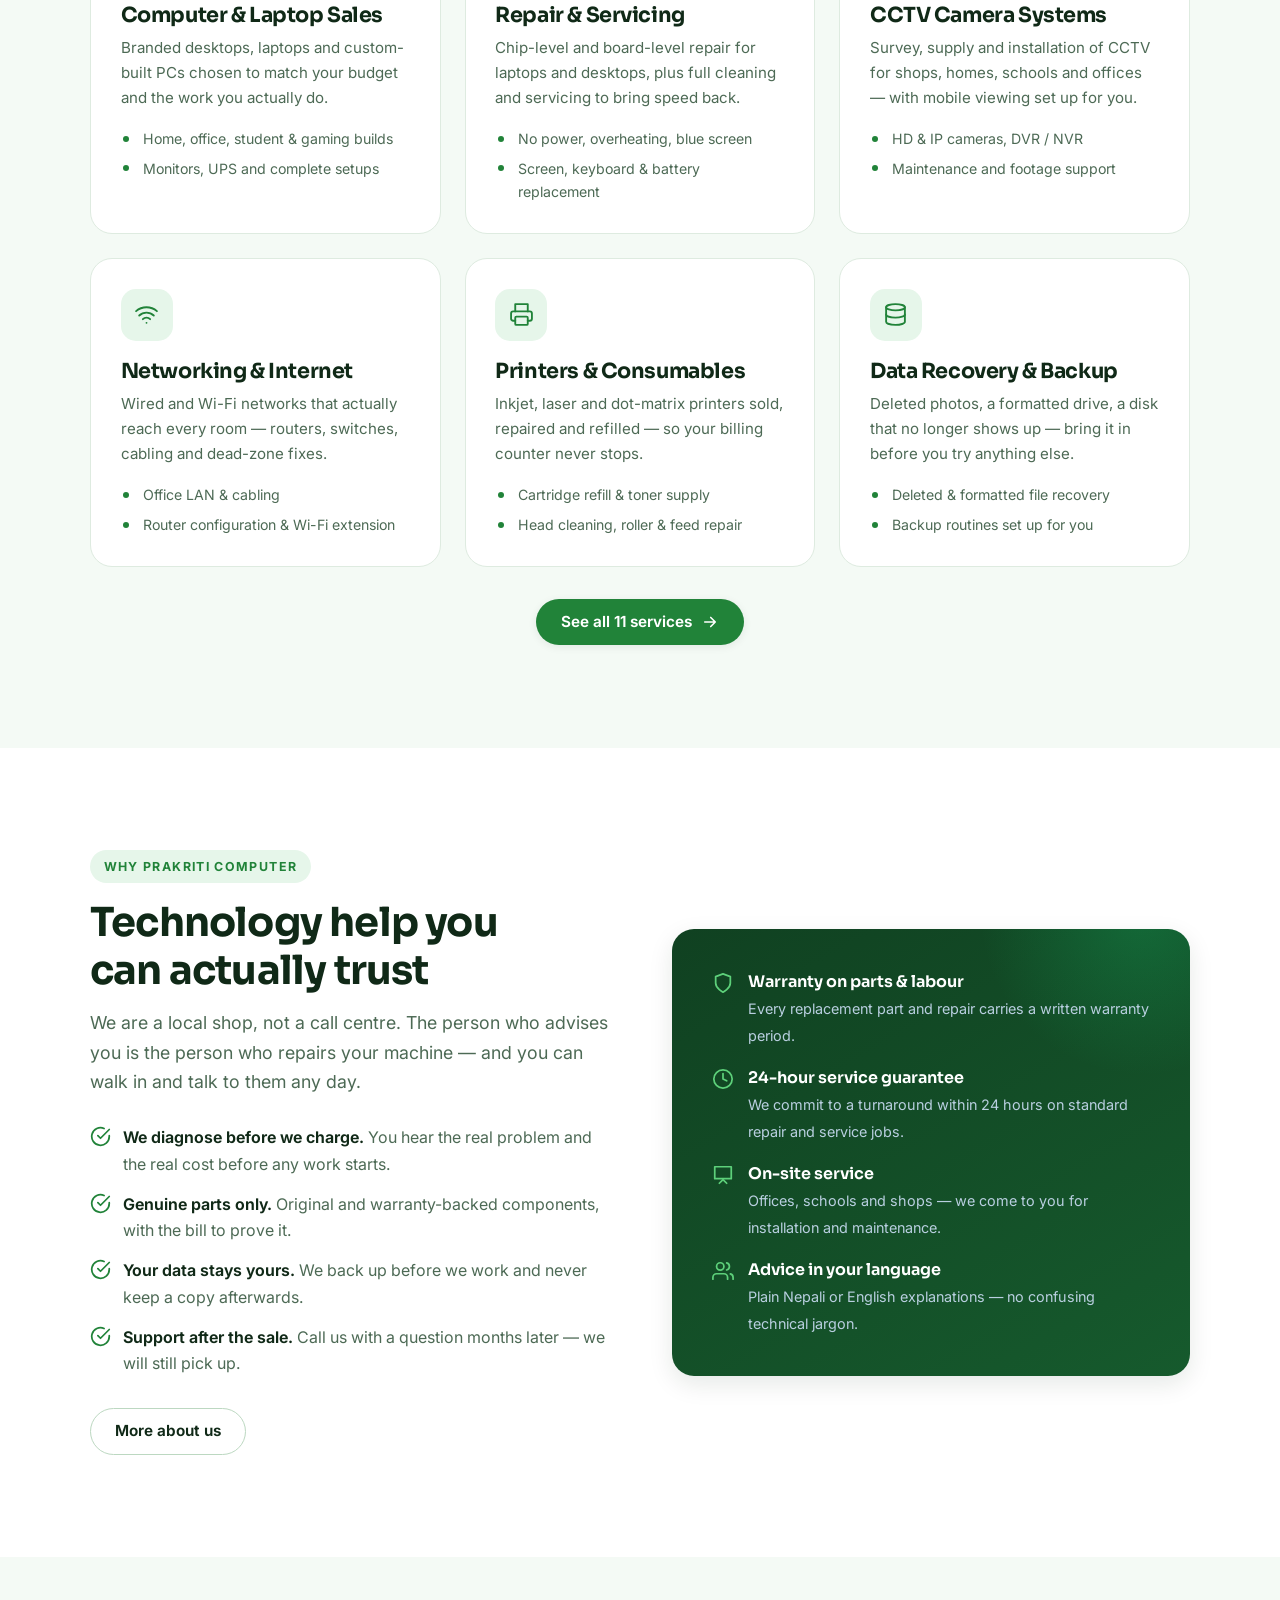
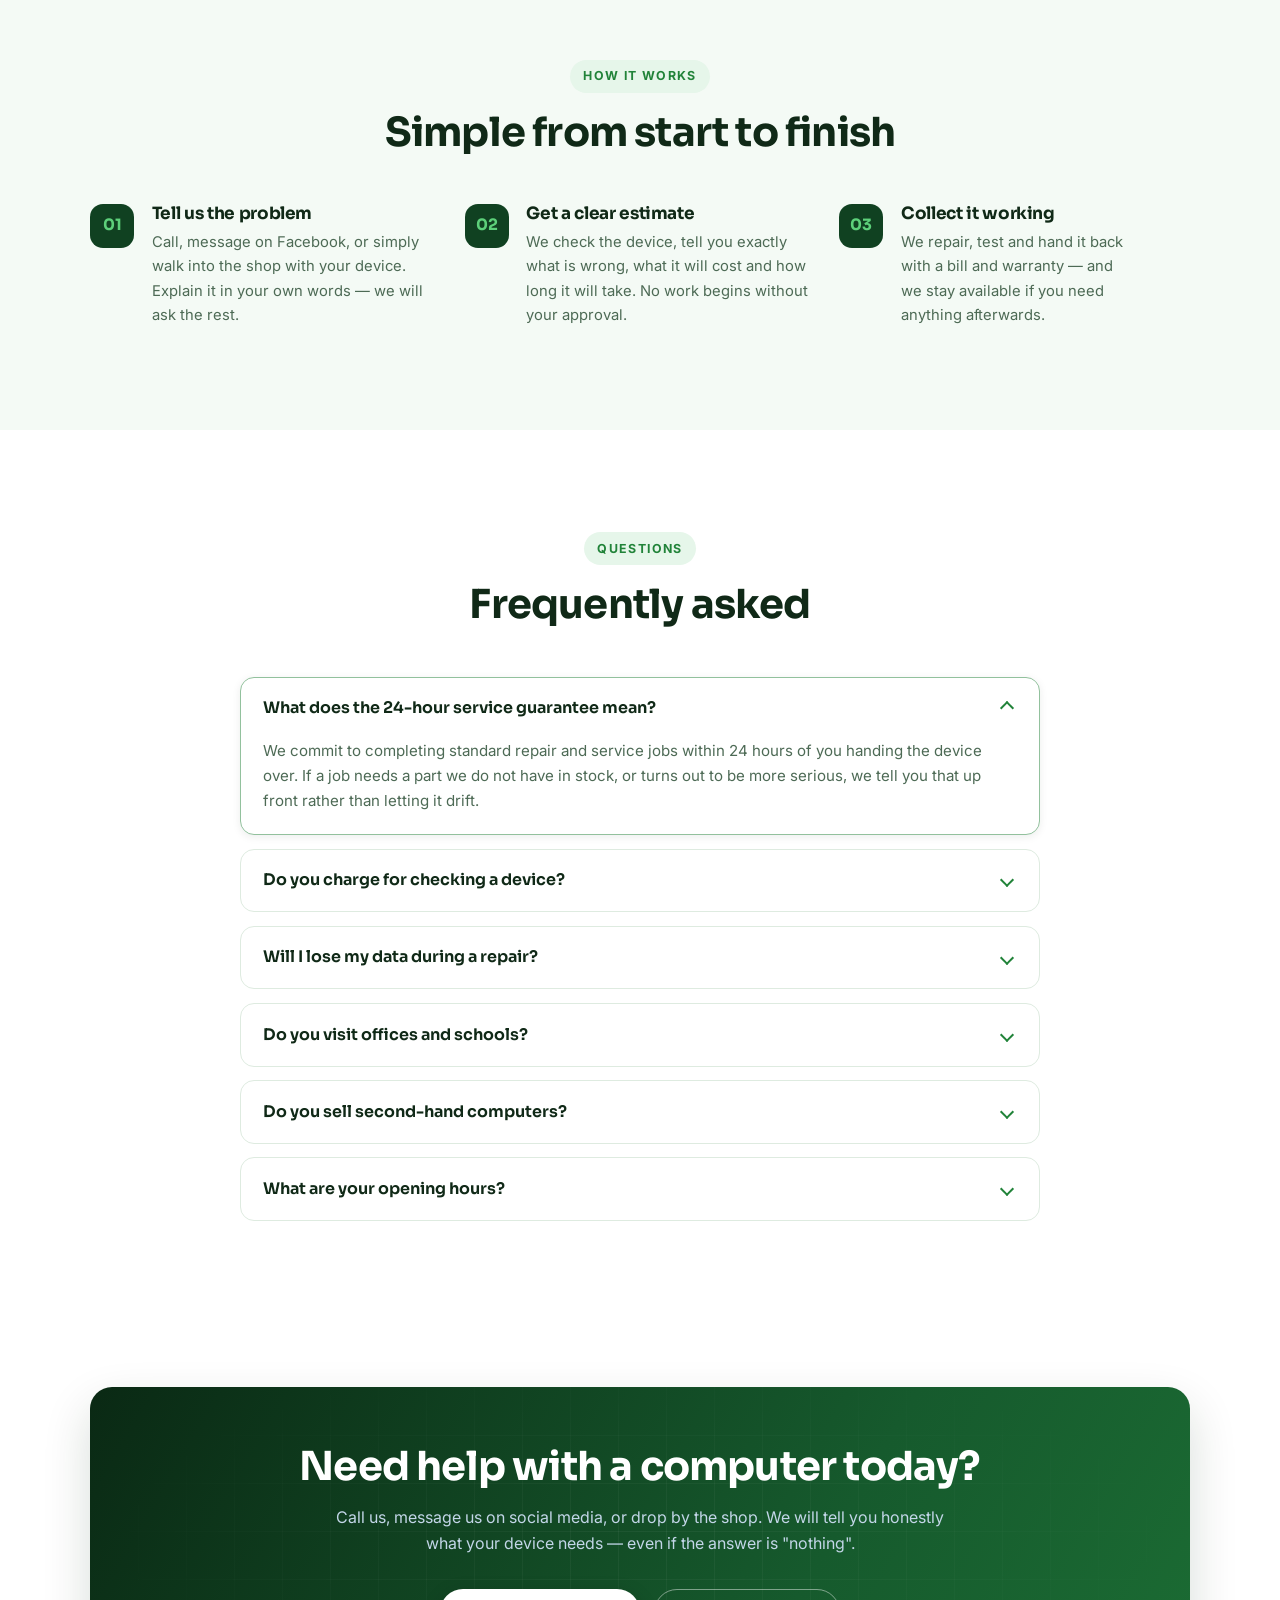
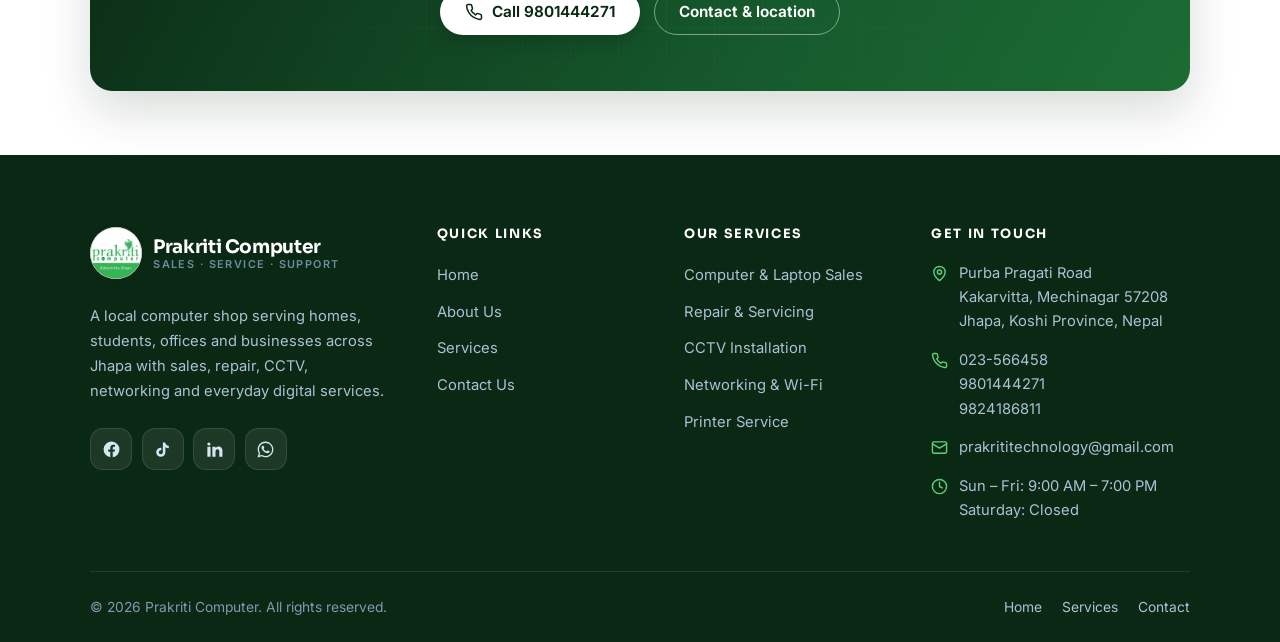
==== commit 9251888a: "Apply real business details and add the 24-hour guarantee Everything here replaces a guess with a fa" ====
--- a/index.html
+++ b/index.html
@@ -4,7 +4,7 @@
 <meta charset="utf-8">
 <meta name="viewport" content="width=device-width, initial-scale=1">
 <title>Prakriti Computer — Computer Sales, Repair &amp; IT Services in Kakarvitta, Jhapa</title>
-<meta name="description" content="Prakriti Computer provides computer and laptop sales, repair and servicing, printer service, CCTV installation, networking, software and online services in Kakarvitta, Jhapa. Call 023-566458, 9801444271 or 9824186811.">
+<meta name="description" content="Prakriti Computer provides computer and laptop sales, repair and servicing, printer service, CCTV installation, networking, data recovery and software support in Kakarvitta, Jhapa. 24-hour service guarantee. Call 023-566458, 9801444271 or 9824186811.">
 <meta name="keywords" content="Prakriti Computer, computer shop Jhapa, laptop repair Nepal, CCTV installation Jhapa, printer repair, computer service Nepal, networking Nepal">
 <meta name="author" content="Prakriti Computer">
 <meta name="theme-color" content="#04251a">
@@ -14,7 +14,7 @@
 <meta property="og:type" content="website">
 <meta property="og:site_name" content="Prakriti Computer">
 <meta property="og:title" content="Prakriti Computer — Computer Sales, Repair &amp; IT Services">
-<meta property="og:description" content="Your trusted computer shop in Kakarvitta, Jhapa. Sales, repair, CCTV, networking, printers and everyday online services.">
+<meta property="og:description" content="Your trusted computer shop in Kakarvitta, Jhapa. Sales, repair, CCTV, networking and printers, with a 24-hour service guarantee.">
 <meta property="og:url" content="https://prakriticomputer.com.np/">
 <meta property="og:locale" content="en_NP">
 <meta property="og:image" content="https://prakriticomputer.com.np/assets/img/og-image.png">
@@ -50,21 +50,30 @@
   "name": "Prakriti Computer",
   "url": "https://prakriticomputer.com.np/",
   "image": "https://prakriticomputer.com.np/assets/img/og-image.png",
-  "description": "Computer and laptop sales, repair and servicing, printer service, CCTV installation, networking, software support and online services in Kakarvitta, Jhapa.",
+  "description": "Computer and laptop sales, repair and servicing, printer service, CCTV installation, networking, data recovery and software support in Kakarvitta, Jhapa. 24-hour service guarantee.",
   "telephone": "+977-23-566458",
-  "email": "info@prakriticomputer.com.np",
+  "email": "prakrititechnology@gmail.com",
   "priceRange": "$$",
+  "foundingDate": "2012-08-04",
+  "slogan": "We pick, we fix, we deliver",
   "address": {
     "@type": "PostalAddress",
-    "streetAddress": "Kakarvitta",
-    "addressLocality": "Kakarvitta",
+    "streetAddress": "Purba Pragati Road, Kakarvitta",
+    "addressLocality": "Mechinagar",
+    "postalCode": "57208",
     "addressRegion": "Koshi Province",
     "addressCountry": "NP"
   },
+  "geo": {
+    "@type": "GeoCoordinates",
+    "latitude": 26.6475018,
+    "longitude": 88.1574236
+  },
+  "hasMap": "https://www.google.com/maps/place/Prakriti+Computer/@26.6475018,88.1574236,17z",
   "contactPoint": [
     { "@type": "ContactPoint", "telephone": "+977-23-566458", "contactType": "customer service", "areaServed": "NP" },
-    { "@type": "ContactPoint", "telephone": "+977-9801444271", "contactType": "sales", "areaServed": "NP" },
-    { "@type": "ContactPoint", "telephone": "+977-9824186811", "contactType": "technical support", "areaServed": "NP" }
+    { "@type": "ContactPoint", "telephone": "+977-9801444271", "contactType": "sales and service", "areaServed": "NP" },
+    { "@type": "ContactPoint", "telephone": "+977-9824186811", "contactType": "sales and service", "areaServed": "NP" }
   ],
   "openingHoursSpecification": [
     {
@@ -77,7 +86,7 @@
   "sameAs": [
     "https://www.facebook.com/prakriticomputer",
     "https://www.tiktok.com/@prakriticomputer",
-    "https://www.linkedin.com/company/prakriticomputer"
+    "https://www.linkedin.com/company/100513628/"
   ]
 }
 </script>
@@ -103,9 +112,9 @@
         </a>
       </li>
       <li class="topbar__hide-sm">
-        <a href="mailto:info@prakriticomputer.com.np">
+        <a href="mailto:prakrititechnology@gmail.com">
           <svg viewBox="0 0 24 24" fill="none" stroke="currentColor" stroke-width="2" stroke-linecap="round" stroke-linejoin="round" aria-hidden="true"><rect x="2" y="4" width="20" height="16" rx="2"/><path d="m22 7-10 6L2 7"/></svg>
-          info@prakriticomputer.com.np
+          prakrititechnology@gmail.com
         </a>
       </li>
     </ul>
@@ -116,7 +125,7 @@
       <a href="https://www.tiktok.com/@prakriticomputer" target="_blank" rel="noopener" aria-label="Prakriti Computer on TikTok">
         <svg viewBox="0 0 24 24" fill="currentColor" aria-hidden="true"><path d="M16.6 5.82A4.28 4.28 0 0 1 15.54 3h-3.09v12.4a2.59 2.59 0 1 1-2.59-2.59c.27 0 .53.04.77.12v-3.2a5.9 5.9 0 0 0-.77-.05 5.79 5.79 0 1 0 5.79 5.79V9.01a7.35 7.35 0 0 0 4.29 1.37V7.3a4.29 4.29 0 0 1-3.34-1.48z"/></svg>
       </a>
-      <a href="https://www.linkedin.com/company/prakriticomputer" target="_blank" rel="noopener" aria-label="Prakriti Computer on LinkedIn">
+      <a href="https://www.linkedin.com/company/100513628/" target="_blank" rel="noopener" aria-label="Prakriti Computer on LinkedIn">
         <svg viewBox="0 0 24 24" fill="currentColor" aria-hidden="true"><path d="M6.94 5a2 2 0 1 1-4 0 2 2 0 0 1 4 0zM7 8.48H3V21h4V8.48zm6.32 0H9.34V21h3.94v-6.57c0-3.66 4.77-4 4.77 0V21H22v-7.93c0-6.17-7.06-5.94-8.72-2.91l.04-1.68z"/></svg>
       </a>
     </div>
@@ -162,17 +171,17 @@
     <div class="hero__grid" aria-hidden="true"></div>
     <div class="container hero__inner">
       <div>
-        <span class="hero__badge"><b>Kakarvitta, Jhapa</b> We pick, we fix, we deliver</span>
+        <span class="hero__badge"><b>Since 2069 BS &middot; 2012 AD</b> We pick, we fix, we deliver</span>
         <h1>Everything your computer needs, <span class="accent">under one roof.</span></h1>
         <p class="hero__text">
           Prakriti Computer is your neighbourhood technology partner — computer and laptop sales,
-          honest repairs, CCTV and networking setup, printer service and everyday online services
-          for homes, schools, offices and businesses.
+          honest repairs, CCTV and networking setup, printer service and data recovery
+          for homes, schools, offices and businesses — with a 24-hour service guarantee.
         </p>
         <ul class="hero__points">
           <li>
             <svg viewBox="0 0 24 24" fill="none" stroke="currentColor" stroke-width="2.2" stroke-linecap="round" stroke-linejoin="round" aria-hidden="true"><path d="M22 11.08V12a10 10 0 1 1-5.93-9.14"/><path d="m9 11 3 3L22 4"/></svg>
-            Genuine parts
+            24-hour service guarantee
           </li>
           <li>
             <svg viewBox="0 0 24 24" fill="none" stroke="currentColor" stroke-width="2.2" stroke-linecap="round" stroke-linejoin="round" aria-hidden="true"><path d="M22 11.08V12a10 10 0 1 1-5.93-9.14"/><path d="m9 11 3 3L22 4"/></svg>
@@ -180,7 +189,7 @@
           </li>
           <li>
             <svg viewBox="0 0 24 24" fill="none" stroke="currentColor" stroke-width="2.2" stroke-linecap="round" stroke-linejoin="round" aria-hidden="true"><path d="M22 11.08V12a10 10 0 1 1-5.93-9.14"/><path d="m9 11 3 3L22 4"/></svg>
-            On-site visits available
+            We pick up &amp; deliver
           </li>
         </ul>
         <div class="btn-row">
@@ -216,7 +225,7 @@
               <svg viewBox="0 0 24 24" fill="none" stroke="currentColor" stroke-width="2" stroke-linecap="round" stroke-linejoin="round" aria-hidden="true"><rect x="5" y="2" width="14" height="20" rx="2"/><path d="M12 18h.01"/></svg>
             </span>
             <span class="phone-item__meta">
-              <span class="phone-item__label">Sales &amp; enquiry</span>
+              <span class="phone-item__label">Mobile — sales &amp; service</span>
               <span class="phone-item__num">9801444271</span>
             </span>
           </a>
@@ -226,7 +235,7 @@
               <svg viewBox="0 0 24 24" fill="none" stroke="currentColor" stroke-width="2" stroke-linecap="round" stroke-linejoin="round" aria-hidden="true"><path d="M3 18v-6a9 9 0 0 1 18 0v6"/><path d="M21 19a2 2 0 0 1-2 2h-1a2 2 0 0 1-2-2v-3a2 2 0 0 1 2-2h3zM3 19a2 2 0 0 0 2 2h1a2 2 0 0 0 2-2v-3a2 2 0 0 0-2-2H3z"/></svg>
             </span>
             <span class="phone-item__meta">
-              <span class="phone-item__label">Service &amp; support</span>
+              <span class="phone-item__label">Mobile — sales, service &amp; WhatsApp</span>
               <span class="phone-item__num">9824186811</span>
             </span>
           </a>
@@ -245,15 +254,15 @@
     <div class="container">
       <div class="stats reveal">
         <div class="stat">
-          <div class="stat__num">15+</div>
-          <div class="stat__label">Years serving the community</div>
+          <div class="stat__num">24 hr</div>
+          <div class="stat__label">Service guarantee</div>
         </div>
         <div class="stat">
-          <div class="stat__num">5,000+</div>
-          <div class="stat__label">Devices repaired &amp; delivered</div>
+          <div class="stat__num" data-years-since="2012-08-04">14+</div>
+          <div class="stat__label">Years serving Kakarvitta</div>
         </div>
         <div class="stat">
-          <div class="stat__num">12+</div>
+          <div class="stat__num">11</div>
           <div class="stat__label">Services under one roof</div>
         </div>
         <div class="stat">
@@ -339,20 +348,20 @@
 
         <article class="card reveal">
           <div class="card__icon">
-            <svg viewBox="0 0 24 24" fill="none" stroke="currentColor" stroke-width="1.8" stroke-linecap="round" stroke-linejoin="round" aria-hidden="true"><circle cx="12" cy="12" r="10"/><path d="M2 12h20"/><path d="M12 2a15.3 15.3 0 0 1 4 10 15.3 15.3 0 0 1-4 10 15.3 15.3 0 0 1-4-10 15.3 15.3 0 0 1 4-10z"/></svg>
-          </div>
-          <h3>Online &amp; Digital Services</h3>
-          <p>Everyday paperwork made simple — online form fill-up, printing, scanning, lamination and digital payments.</p>
+            <svg viewBox="0 0 24 24" fill="none" stroke="currentColor" stroke-width="1.8" stroke-linecap="round" stroke-linejoin="round" aria-hidden="true"><ellipse cx="12" cy="5" rx="9" ry="3"/><path d="M3 5v14c0 1.66 4 3 9 3s9-1.34 9-3V5"/><path d="M3 12c0 1.66 4 3 9 3s9-1.34 9-3"/></svg>
+          </div>
+          <h3>Data Recovery &amp; Backup</h3>
+          <p>Deleted photos, a formatted drive, a disk that no longer shows up — bring it in before you try anything else.</p>
           <ul class="card__list">
-            <li>Photocopy, print, scan &amp; lamination</li>
-            <li>Online applications &amp; bill payment</li>
+            <li>Deleted &amp; formatted file recovery</li>
+            <li>Backup routines set up for you</li>
           </ul>
         </article>
       </div>
 
       <div class="btn-row" style="justify-content:center">
         <a class="btn" href="services.html">
-          See all 12 services
+          See all 11 services
           <svg viewBox="0 0 24 24" fill="none" stroke="currentColor" stroke-width="2.2" stroke-linecap="round" stroke-linejoin="round" aria-hidden="true"><path d="M5 12h14M13 6l6 6-6 6"/></svg>
         </a>
       </div>
@@ -404,8 +413,8 @@
           <li>
             <svg viewBox="0 0 24 24" fill="none" stroke="currentColor" stroke-width="1.9" stroke-linecap="round" stroke-linejoin="round" aria-hidden="true"><circle cx="12" cy="12" r="10"/><path d="M12 6v6l4 2"/></svg>
             <div>
-              <b>Same-day turnaround</b>
-              <span>Most common repairs and software jobs are finished the day you bring them in.</span>
+              <b>24-hour service guarantee</b>
+              <span>We commit to a turnaround within 24 hours on standard repair and service jobs.</span>
             </div>
           </li>
           <li>
@@ -469,6 +478,10 @@
       </div>
       <div class="faq">
         <details open>
+          <summary>What does the 24-hour service guarantee mean?</summary>
+          <div class="faq__body">We commit to completing standard repair and service jobs within 24 hours of you handing the device over. If a job needs a part we do not have in stock, or turns out to be more serious, we tell you that up front rather than letting it drift.</div>
+        </details>
+        <details>
           <summary>Do you charge for checking a device?</summary>
           <div class="faq__body">Basic diagnosis at the shop is free. If a fault needs deep hardware testing we will tell you the checking charge in advance, and it is adjusted against the repair cost if you go ahead.</div>
         </details>
@@ -534,10 +547,10 @@
           <a class="social social--tt" href="https://www.tiktok.com/@prakriticomputer" target="_blank" rel="noopener" aria-label="TikTok">
             <svg viewBox="0 0 24 24" fill="currentColor" aria-hidden="true"><path d="M16.6 5.82A4.28 4.28 0 0 1 15.54 3h-3.09v12.4a2.59 2.59 0 1 1-2.59-2.59c.27 0 .53.04.77.12v-3.2a5.9 5.9 0 0 0-.77-.05 5.79 5.79 0 1 0 5.79 5.79V9.01a7.35 7.35 0 0 0 4.29 1.37V7.3a4.29 4.29 0 0 1-3.34-1.48z"/></svg>
           </a>
-          <a class="social social--li" href="https://www.linkedin.com/company/prakriticomputer" target="_blank" rel="noopener" aria-label="LinkedIn">
+          <a class="social social--li" href="https://www.linkedin.com/company/100513628/" target="_blank" rel="noopener" aria-label="LinkedIn">
             <svg viewBox="0 0 24 24" fill="currentColor" aria-hidden="true"><path d="M6.94 5a2 2 0 1 1-4 0 2 2 0 0 1 4 0zM7 8.48H3V21h4V8.48zm6.32 0H9.34V21h3.94v-6.57c0-3.66 4.77-4 4.77 0V21H22v-7.93c0-6.17-7.06-5.94-8.72-2.91l.04-1.68z"/></svg>
           </a>
-          <a class="social social--wa" href="https://wa.me/9779801444271" target="_blank" rel="noopener" aria-label="WhatsApp">
+          <a class="social social--wa" href="https://wa.me/9779824186811?text=Hello%20Prakriti%20Computer%2C" target="_blank" rel="noopener" aria-label="WhatsApp">
             <svg viewBox="0 0 24 24" fill="currentColor" aria-hidden="true"><path d="M12.04 2C6.58 2 2.13 6.45 2.13 11.91c0 1.75.46 3.45 1.32 4.95L2 22l5.25-1.38a9.87 9.87 0 0 0 4.79 1.22c5.46 0 9.91-4.45 9.91-9.91 0-2.65-1.03-5.14-2.9-7.01A9.82 9.82 0 0 0 12.04 2zm0 18.15a8.2 8.2 0 0 1-4.19-1.15l-.3-.18-3.12.82.83-3.04-.2-.31a8.19 8.19 0 0 1-1.26-4.38c0-4.54 3.7-8.23 8.25-8.23 2.2 0 4.27.86 5.83 2.42a8.19 8.19 0 0 1 2.41 5.82c0 4.54-3.7 8.23-8.25 8.23zm4.53-6.17c-.25-.13-1.47-.72-1.69-.8-.23-.09-.39-.13-.56.12-.16.25-.64.8-.79.97-.14.16-.29.18-.54.06-.25-.12-1.05-.39-2-1.23-.74-.66-1.24-1.47-1.38-1.72-.15-.25-.02-.39.11-.51.11-.11.25-.29.37-.44.13-.15.17-.25.25-.42.08-.16.04-.31-.02-.44-.06-.12-.56-1.35-.77-1.85-.2-.48-.4-.42-.56-.43h-.47c-.16 0-.43.06-.66.31-.23.25-.87.85-.87 2.07s.89 2.4 1.02 2.57c.13.16 1.76 2.69 4.26 3.77.6.26 1.06.41 1.42.52.6.19 1.14.16 1.57.1.48-.07 1.47-.6 1.68-1.18.21-.58.21-1.07.15-1.18-.06-.11-.23-.17-.48-.29z"/></svg>
           </a>
         </div>
@@ -561,7 +574,6 @@
           <li><a href="services.html#cctv">CCTV Installation</a></li>
           <li><a href="services.html#network">Networking &amp; Wi-Fi</a></li>
           <li><a href="services.html#printer">Printer Service</a></li>
-          <li><a href="services.html#online">Online Services</a></li>
         </ul>
       </div>
 
@@ -570,7 +582,7 @@
         <ul class="footer__contact">
           <li>
             <svg viewBox="0 0 24 24" fill="none" stroke="currentColor" stroke-width="2" stroke-linecap="round" stroke-linejoin="round" aria-hidden="true"><path d="M20 10c0 6-8 12-8 12s-8-6-8-12a8 8 0 0 1 16 0z"/><circle cx="12" cy="10" r="3"/></svg>
-            <span>Kakarvitta, Jhapa, Nepal</span>
+            <span>Purba Pragati Road<br>Kakarvitta, Mechinagar 57208<br>Jhapa, Koshi Province, Nepal</span>
           </li>
           <li>
             <svg viewBox="0 0 24 24" fill="none" stroke="currentColor" stroke-width="2" stroke-linecap="round" stroke-linejoin="round" aria-hidden="true"><path d="M22 16.92v3a2 2 0 0 1-2.18 2 19.79 19.79 0 0 1-8.63-3.07 19.5 19.5 0 0 1-6-6 19.79 19.79 0 0 1-3.07-8.67A2 2 0 0 1 4.11 2h3a2 2 0 0 1 2 1.72c.13.96.36 1.9.7 2.81a2 2 0 0 1-.45 2.11L8.09 9.91a16 16 0 0 0 6 6l1.27-1.27a2 2 0 0 1 2.11-.45c.91.34 1.85.57 2.81.7A2 2 0 0 1 22 16.92z"/></svg>
@@ -582,7 +594,7 @@
           </li>
           <li>
             <svg viewBox="0 0 24 24" fill="none" stroke="currentColor" stroke-width="2" stroke-linecap="round" stroke-linejoin="round" aria-hidden="true"><rect x="2" y="4" width="20" height="16" rx="2"/><path d="m22 7-10 6L2 7"/></svg>
-            <a href="mailto:info@prakriticomputer.com.np">info@prakriticomputer.com.np</a>
+            <a href="mailto:prakrititechnology@gmail.com">prakrititechnology@gmail.com</a>
           </li>
           <li>
             <svg viewBox="0 0 24 24" fill="none" stroke="currentColor" stroke-width="2" stroke-linecap="round" stroke-linejoin="round" aria-hidden="true"><circle cx="12" cy="12" r="10"/><path d="M12 6v6l4 2"/></svg>
@@ -605,7 +617,7 @@
 
 <!-- ============================ FLOATING BUTTONS ============================ -->
 <div class="fab-stack">
-  <a class="fab fab--wa" href="https://wa.me/9779801444271" target="_blank" rel="noopener" aria-label="Chat on WhatsApp">
+  <a class="fab fab--wa" href="https://wa.me/9779824186811?text=Hello%20Prakriti%20Computer%2C" target="_blank" rel="noopener" aria-label="Chat on WhatsApp">
     <svg viewBox="0 0 24 24" fill="currentColor" aria-hidden="true"><path d="M12.04 2C6.58 2 2.13 6.45 2.13 11.91c0 1.75.46 3.45 1.32 4.95L2 22l5.25-1.38a9.87 9.87 0 0 0 4.79 1.22c5.46 0 9.91-4.45 9.91-9.91 0-2.65-1.03-5.14-2.9-7.01A9.82 9.82 0 0 0 12.04 2zm0 18.15a8.2 8.2 0 0 1-4.19-1.15l-.3-.18-3.12.82.83-3.04-.2-.31a8.19 8.19 0 0 1-1.26-4.38c0-4.54 3.7-8.23 8.25-8.23 2.2 0 4.27.86 5.83 2.42a8.19 8.19 0 0 1 2.41 5.82c0 4.54-3.7 8.23-8.25 8.23zm4.53-6.17c-.25-.13-1.47-.72-1.69-.8-.23-.09-.39-.13-.56.12-.16.25-.64.8-.79.97-.14.16-.29.18-.54.06-.25-.12-1.05-.39-2-1.23-.74-.66-1.24-1.47-1.38-1.72-.15-.25-.02-.39.11-.51.11-.11.25-.29.37-.44.13-.15.17-.25.25-.42.08-.16.04-.31-.02-.44-.06-.12-.56-1.35-.77-1.85-.2-.48-.4-.42-.56-.43h-.47c-.16 0-.43.06-.66.31-.23.25-.87.85-.87 2.07s.89 2.4 1.02 2.57c.13.16 1.76 2.69 4.26 3.77.6.26 1.06.41 1.42.52.6.19 1.14.16 1.57.1.48-.07 1.47-.6 1.68-1.18.21-.58.21-1.07.15-1.18-.06-.11-.23-.17-.48-.29z"/></svg>
   </a>
   <a class="fab fab--call" href="tel:+9779801444271" aria-label="Call us now">
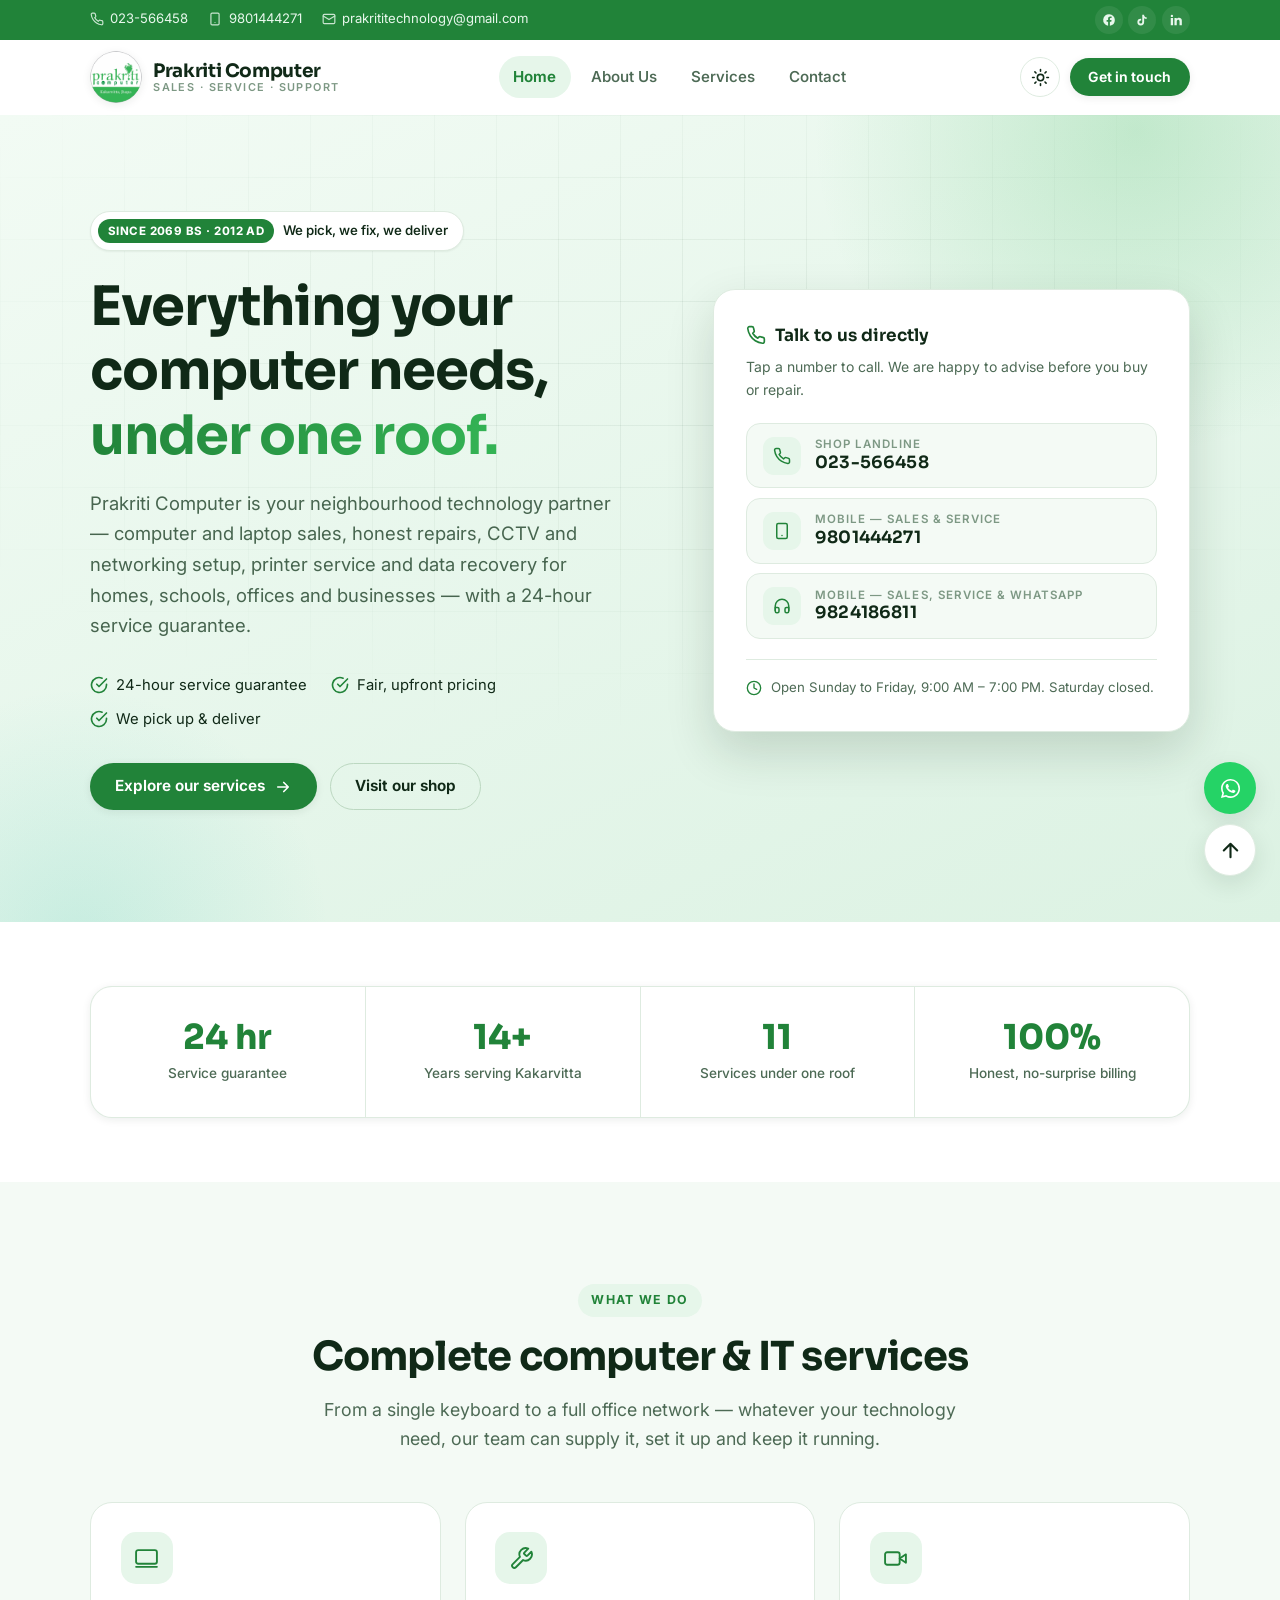
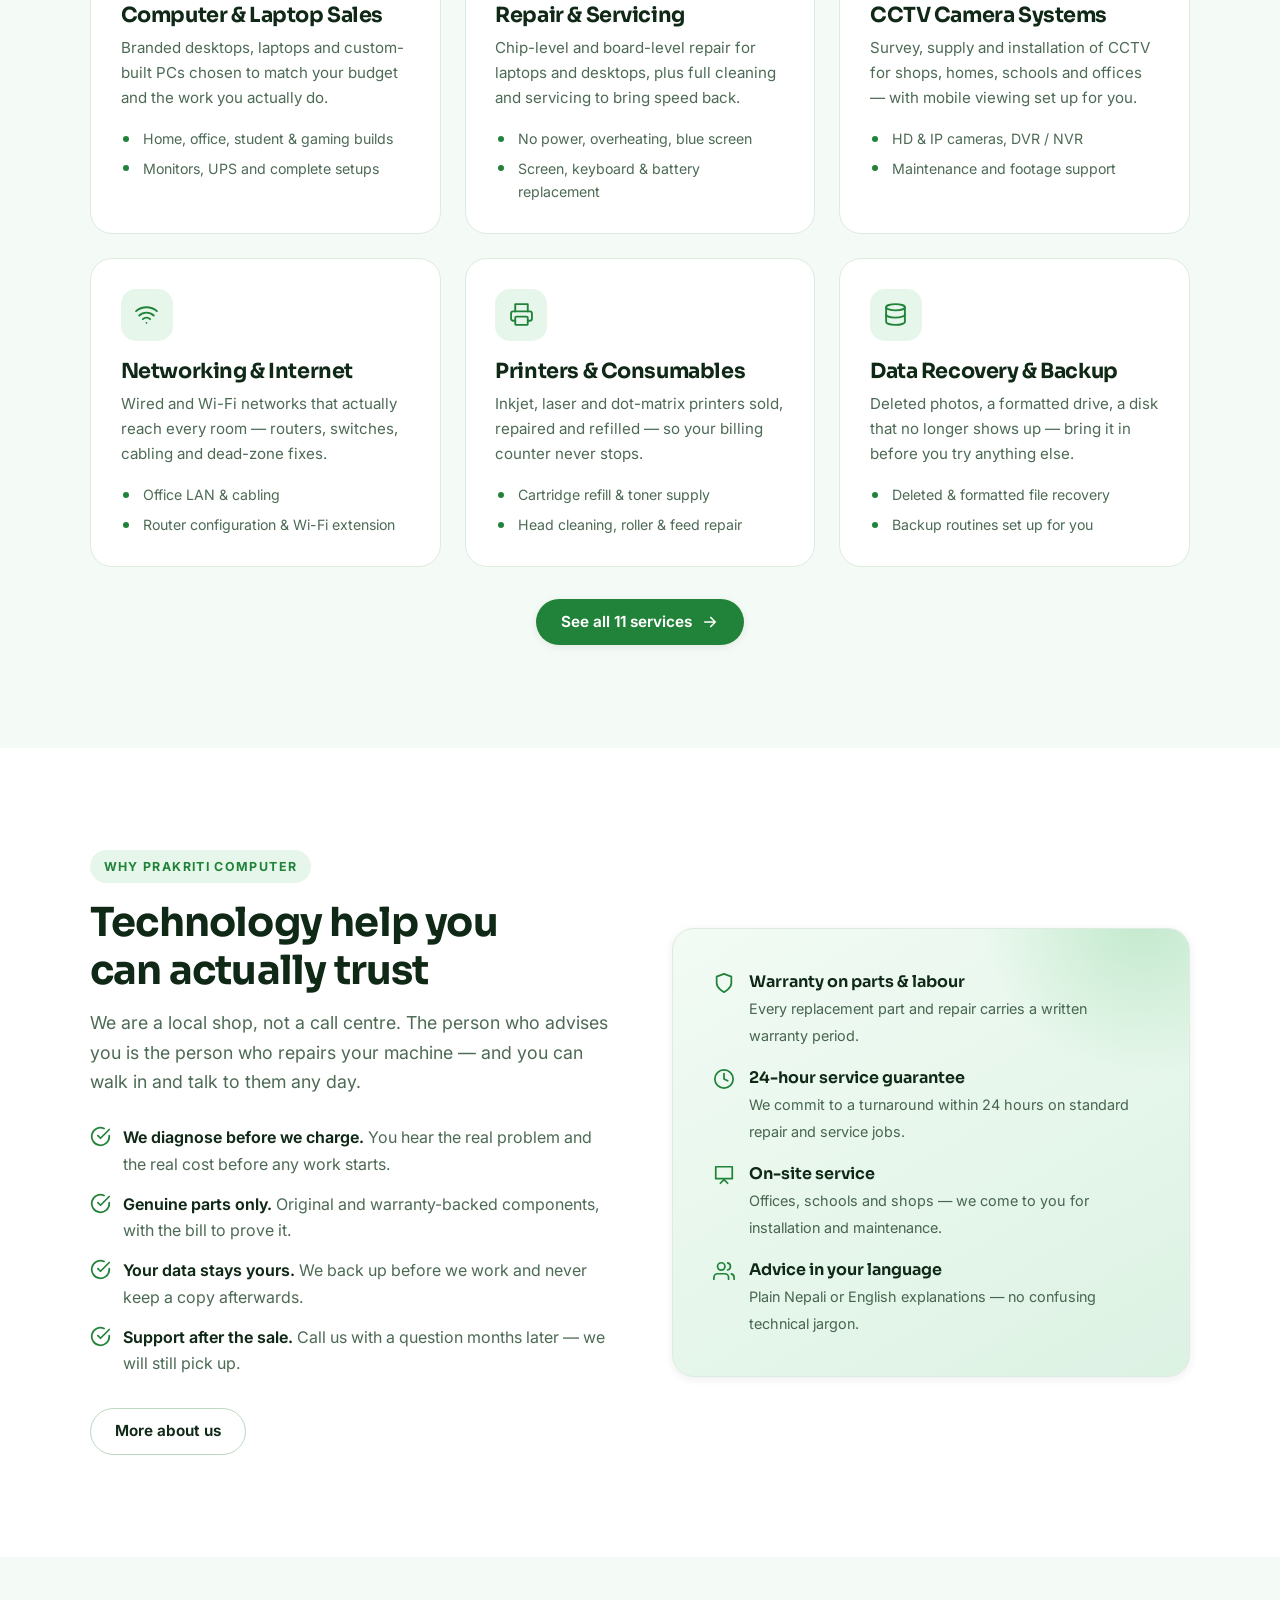
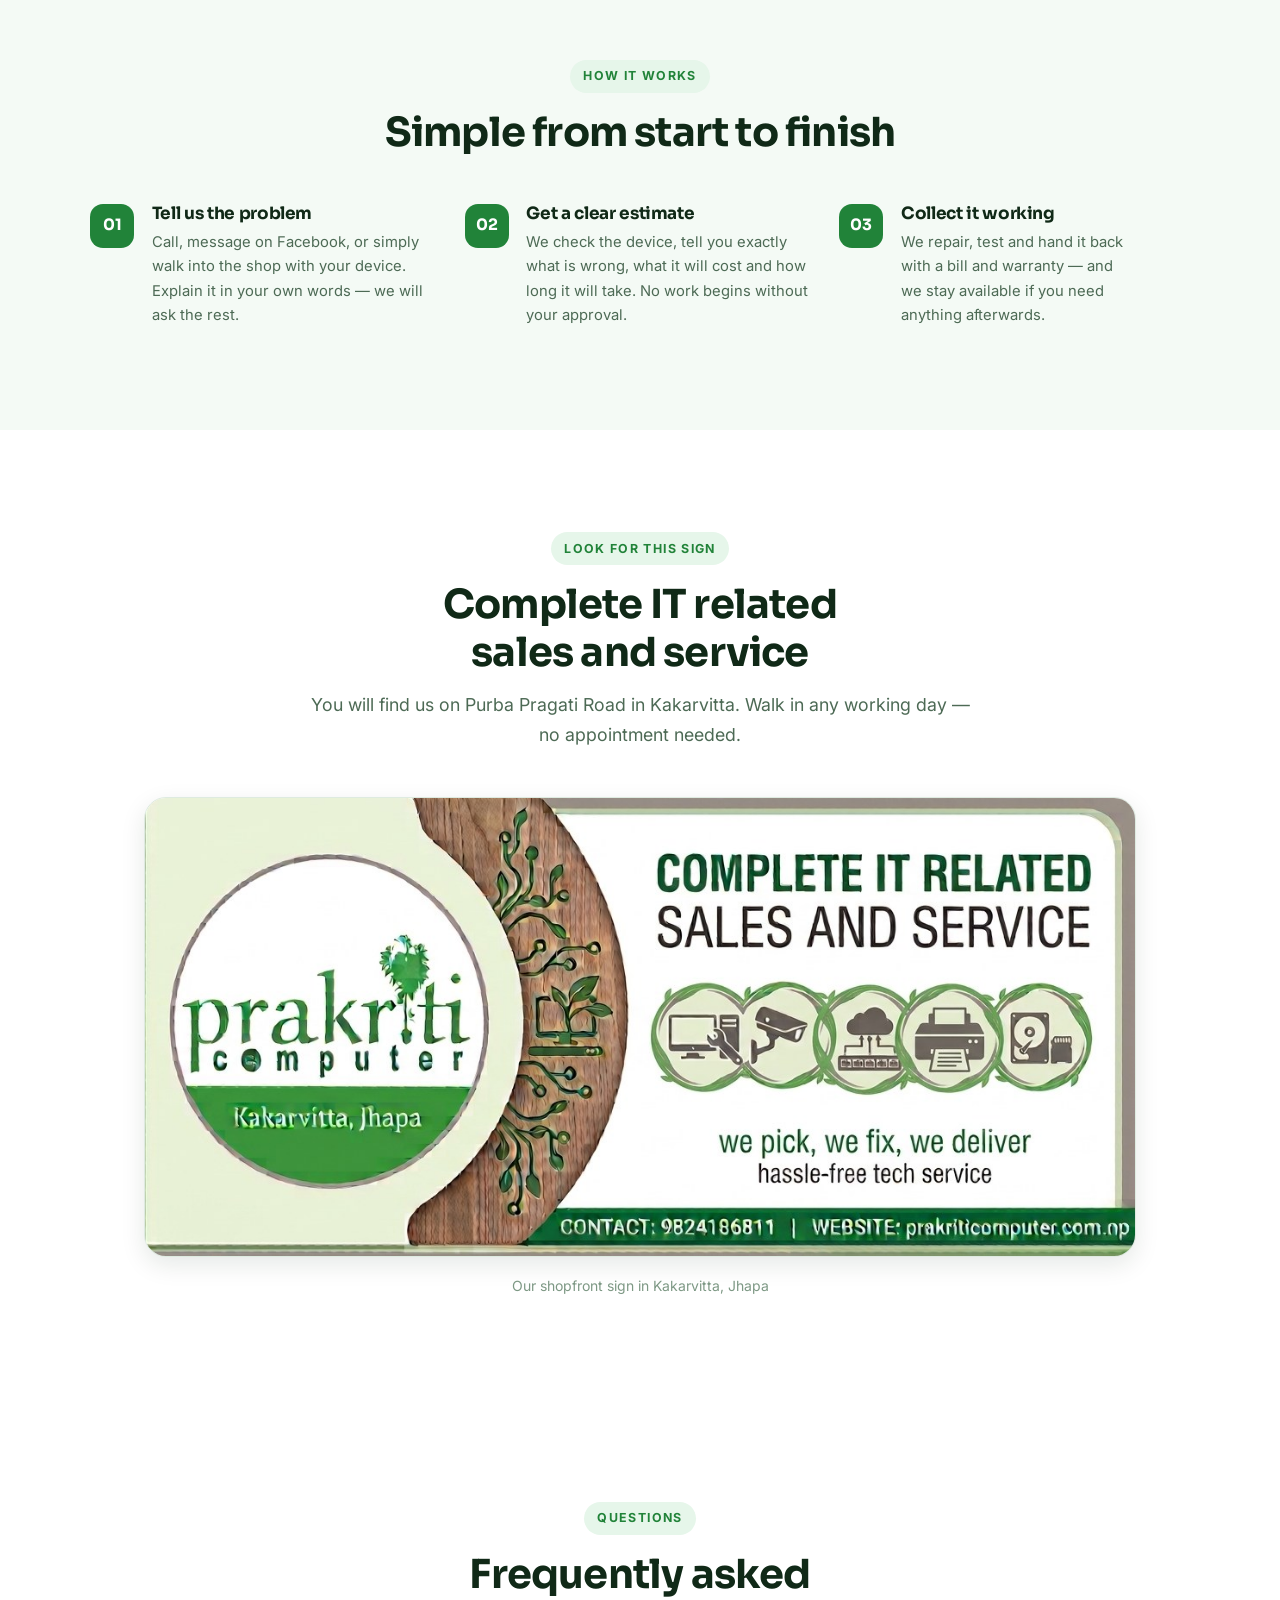
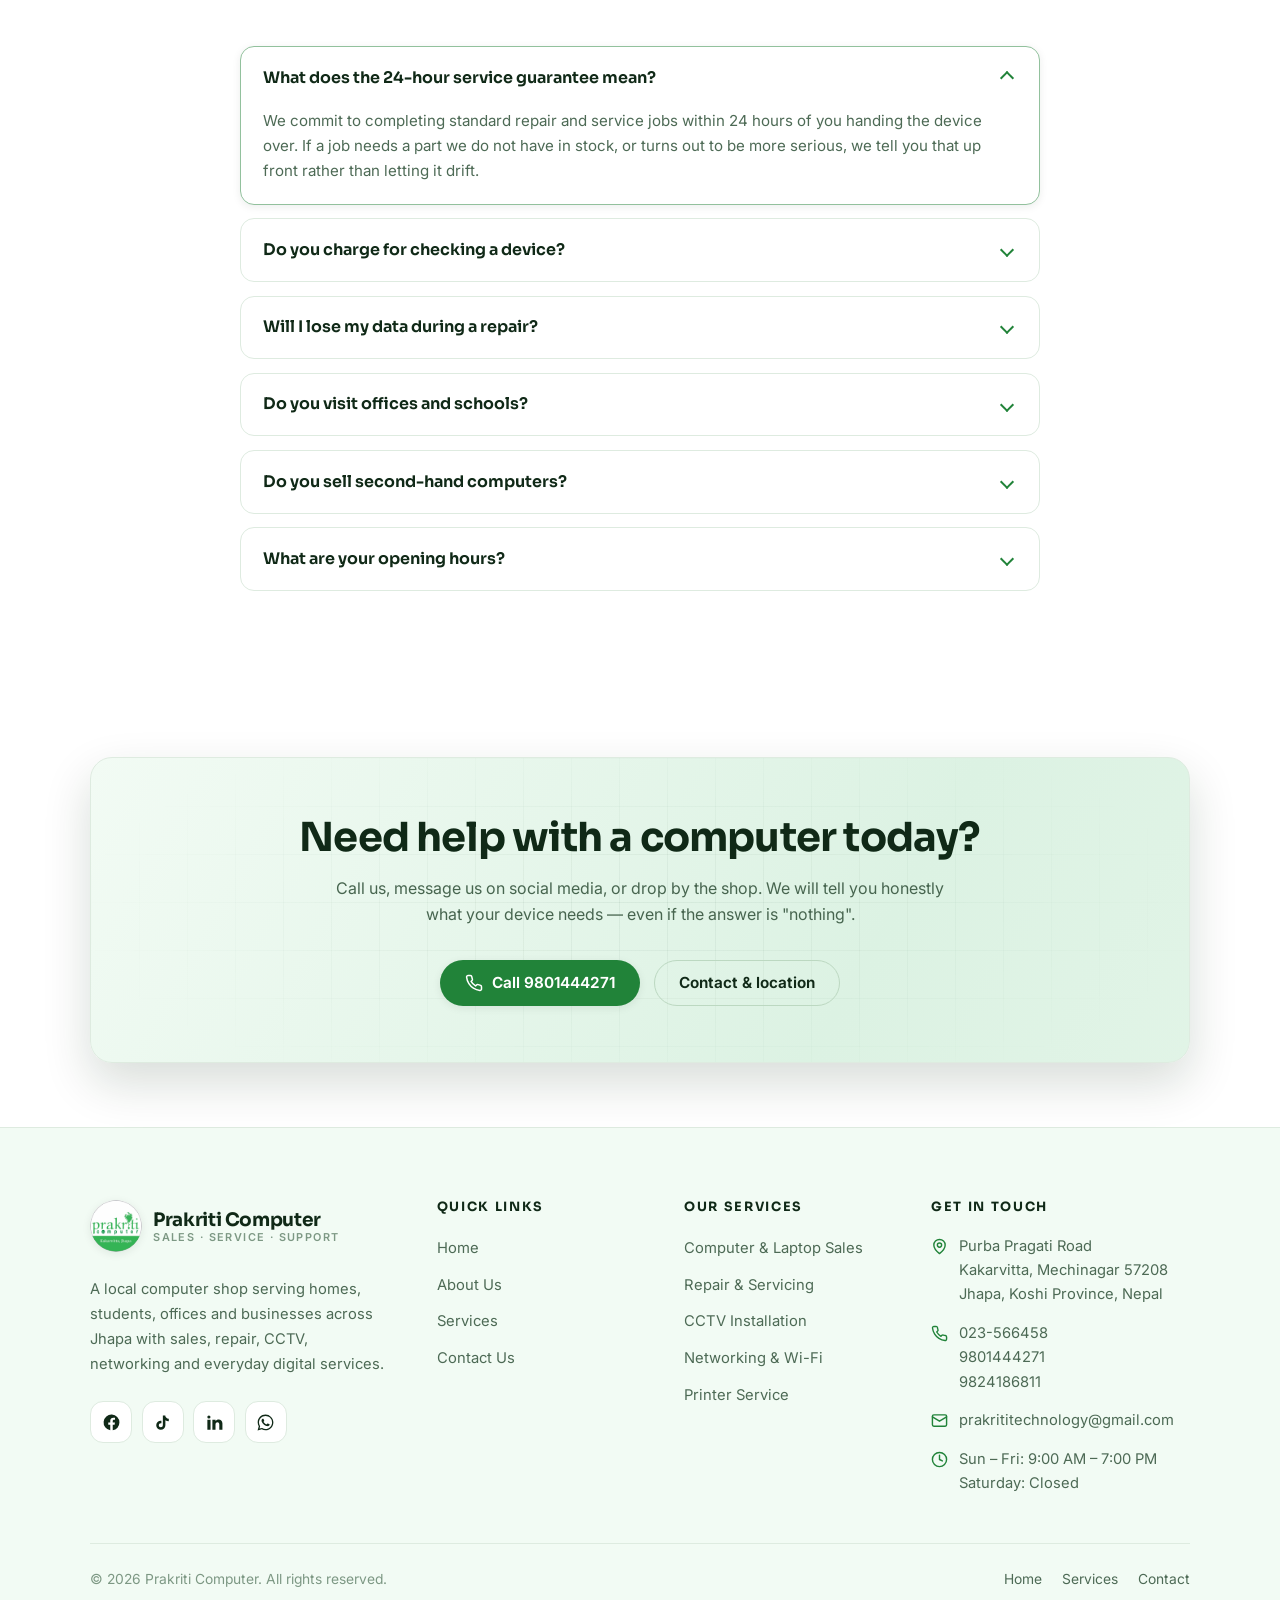
==== commit 79d981de: "Switch to a light green theme and add the shopfront banner Light theme, to match the Prakriti ERP: -" ====
--- a/index.html
+++ b/index.html
@@ -7,7 +7,7 @@
 <meta name="description" content="Prakriti Computer provides computer and laptop sales, repair and servicing, printer service, CCTV installation, networking, data recovery and software support in Kakarvitta, Jhapa. 24-hour service guarantee. Call 023-566458, 9801444271 or 9824186811.">
 <meta name="keywords" content="Prakriti Computer, computer shop Jhapa, laptop repair Nepal, CCTV installation Jhapa, printer repair, computer service Nepal, networking Nepal">
 <meta name="author" content="Prakriti Computer">
-<meta name="theme-color" content="#04251a">
+<meta name="theme-color" content="#218339">
 <link rel="canonical" href="https://prakriticomputer.com.np/">
 
 <!-- Open Graph / social sharing -->
@@ -193,11 +193,11 @@
           </li>
         </ul>
         <div class="btn-row">
-          <a class="btn btn--light" href="services.html">
+          <a class="btn" href="services.html">
             Explore our services
             <svg viewBox="0 0 24 24" fill="none" stroke="currentColor" stroke-width="2.2" stroke-linecap="round" stroke-linejoin="round" aria-hidden="true"><path d="M5 12h14M13 6l6 6-6 6"/></svg>
           </a>
-          <a class="btn btn--outline-light" href="contact.html">Visit our shop</a>
+          <a class="btn btn--ghost" href="contact.html">Visit our shop</a>
         </div>
       </div>
 
@@ -466,6 +466,26 @@
           </div>
         </div>
       </div>
+    </div>
+  </section>
+
+  <!-- ============================ SHOPFRONT ============================ -->
+  <section class="section">
+    <div class="container">
+      <div class="section-head section-head--center">
+        <span class="eyebrow">Look for this sign</span>
+        <h2>Complete IT related sales and service</h2>
+        <p class="lede">
+          You will find us on Purba Pragati Road in Kakarvitta. Walk in any working day —
+          no appointment needed.
+        </p>
+      </div>
+      <div class="banner reveal">
+        <img src="assets/img/banner.jpg"
+             alt="Prakriti Computer signboard: complete IT related sales and service — computer repair, CCTV, networking, printers and data storage. We pick, we fix, we deliver. Contact 9824186811."
+             width="1149" height="531" loading="lazy">
+      </div>
+      <p class="banner-caption">Our shopfront sign in Kakarvitta, Jhapa</p>
     </div>
   </section>
 
@@ -512,11 +532,11 @@
         <h2>Need help with a computer today?</h2>
         <p>Call us, message us on social media, or drop by the shop. We will tell you honestly what your device needs — even if the answer is "nothing".</p>
         <div class="btn-row">
-          <a class="btn btn--light" href="tel:+9779801444271">
+          <a class="btn" href="tel:+9779801444271">
             <svg viewBox="0 0 24 24" fill="none" stroke="currentColor" stroke-width="2" stroke-linecap="round" stroke-linejoin="round" aria-hidden="true"><path d="M22 16.92v3a2 2 0 0 1-2.18 2 19.79 19.79 0 0 1-8.63-3.07 19.5 19.5 0 0 1-6-6 19.79 19.79 0 0 1-3.07-8.67A2 2 0 0 1 4.11 2h3a2 2 0 0 1 2 1.72c.13.96.36 1.9.7 2.81a2 2 0 0 1-.45 2.11L8.09 9.91a16 16 0 0 0 6 6l1.27-1.27a2 2 0 0 1 2.11-.45c.91.34 1.85.57 2.81.7A2 2 0 0 1 22 16.92z"/></svg>
             Call 9801444271
           </a>
-          <a class="btn btn--outline-light" href="contact.html">Contact &amp; location</a>
+          <a class="btn btn--ghost" href="contact.html">Contact &amp; location</a>
         </div>
       </div>
     </div>
--- a/assets/css/style.css
+++ b/assets/css/style.css
@@ -47,6 +47,20 @@
   --accent-soft: #e6f6ea;
   --ring: rgba(33, 131, 57, 0.3);
 
+  /* Bands — the hero, page headers, CTA strip and footer.
+     These used to be solid dark green. They are now light green with dark
+     text, matching the Prakriti ERP. Defining them as tokens means the dark
+     theme can swap them back to deep green without touching any component. */
+  --band: #f2fbf4;
+  --band-2: #dcf2e3;
+  --band-text: #102917;
+  --band-muted: #47654f;
+  --band-line: rgba(16, 65, 33, 0.06);
+  --band-glow-a: rgba(52, 180, 85, 0.22);
+  --band-glow-b: rgba(20, 184, 166, 0.14);
+  --topbar-bg: #218339;
+  --topbar-fg: #e8f7ec;
+
   /* Elevation */
   --shadow-xs: 0 1px 2px rgba(10, 41, 20, 0.06);
   --shadow-sm: 0 2px 8px rgba(10, 41, 20, 0.08);
@@ -84,8 +98,18 @@
   --text-faint: #7fa189;
   --brand: #0d2a15;
   --accent: var(--green-400);
-  --accent-soft: rgba(62, 207, 142, 0.14);
-  --ring: rgba(62, 207, 142, 0.38);
+  --accent-soft: rgba(93, 208, 122, 0.14);
+  --ring: rgba(93, 208, 122, 0.38);
+
+  --band: #071f0f;
+  --band-2: #0e3520;
+  --band-text: #e8f5ea;
+  --band-muted: #a6c4ae;
+  --band-line: rgba(255, 255, 255, 0.045);
+  --band-glow-a: rgba(52, 180, 85, 0.26);
+  --band-glow-b: rgba(20, 184, 166, 0.18);
+  --topbar-bg: #04150a;
+  --topbar-fg: #a6c4ae;
   --shadow-xs: 0 1px 2px rgba(0, 0, 0, 0.4);
   --shadow-sm: 0 2px 8px rgba(0, 0, 0, 0.45);
   --shadow-md: 0 8px 24px rgba(0, 0, 0, 0.5);
@@ -258,20 +282,6 @@
 }
 .btn--ghost:hover { --btn-bd: var(--accent); --btn-fg: var(--accent); box-shadow: var(--shadow-sm); }
 
-.btn--light {
-  --btn-bg: #fff;
-  --btn-fg: var(--forest-900);
-  box-shadow: 0 6px 20px rgba(0, 0, 0, 0.18);
-}
-
-.btn--outline-light {
-  --btn-bg: transparent;
-  --btn-fg: #fff;
-  --btn-bd: rgba(255, 255, 255, 0.45);
-  box-shadow: none;
-}
-.btn--outline-light:hover { --btn-bd: #fff; background: rgba(255, 255, 255, 0.1); }
-
 .btn--sm { padding: 0.6rem 1.1rem; font-size: 0.875rem; }
 .btn--block { width: 100%; }
 
@@ -286,8 +296,8 @@
    5. Header & navigation
    -------------------------------------------------------------------------- */
 .topbar {
-  background: var(--forest-900);
-  color: #cfe0ef;
+  background: var(--topbar-bg);
+  color: var(--topbar-fg);
   font-size: 0.82rem;
 }
 .topbar__inner {
@@ -308,7 +318,8 @@
   flex-wrap: wrap;
 }
 .topbar a { display: inline-flex; align-items: center; gap: 0.4rem; transition: color 0.15s; }
-.topbar a:hover { color: var(--green-400); }
+.topbar a:hover { color: #fff; }
+[data-theme="dark"] .topbar a:hover { color: var(--green-400); }
 .topbar svg { width: 14px; height: 14px; opacity: 0.85; }
 .topbar__socials { display: flex; gap: 0.35rem; }
 .topbar__socials a {
@@ -317,7 +328,7 @@
   border-radius: var(--radius-full);
   background: rgba(255, 255, 255, 0.08);
 }
-.topbar__socials a:hover { background: var(--accent); color: #fff; }
+.topbar__socials a:hover { background: rgba(255, 255, 255, 0.22); color: #fff; }
 .topbar__socials svg { width: 14px; height: 14px; opacity: 1; }
 
 @media (max-width: 760px) {
@@ -459,8 +470,8 @@
 .hero {
   position: relative;
   isolation: isolate;
-  background: linear-gradient(155deg, var(--forest-900) 0%, var(--forest-800) 45%, var(--forest-700) 100%);
-  color: #fff;
+  background: linear-gradient(155deg, var(--band) 0%, var(--band-2) 100%);
+  color: var(--band-text);
   overflow: hidden;
   padding-block: clamp(3.5rem, 8vw, 6rem) clamp(4rem, 9vw, 7rem);
 }
@@ -474,20 +485,20 @@
 .hero::before {
   width: 46rem; height: 46rem;
   top: -22rem; right: -14rem;
-  background: radial-gradient(circle, rgba(22, 179, 100, 0.28), transparent 62%);
+  background: radial-gradient(circle, var(--band-glow-a), transparent 62%);
 }
 .hero::after {
   width: 34rem; height: 34rem;
   bottom: -18rem; left: -12rem;
-  background: radial-gradient(circle, rgba(20, 184, 166, 0.2), transparent 65%);
+  background: radial-gradient(circle, var(--band-glow-b), transparent 65%);
 }
 .hero__grid {
   position: absolute;
   inset: 0;
   z-index: -1;
   background-image:
-    linear-gradient(rgba(255, 255, 255, 0.045) 1px, transparent 1px),
-    linear-gradient(90deg, rgba(255, 255, 255, 0.045) 1px, transparent 1px);
+    linear-gradient(var(--band-line) 1px, transparent 1px),
+    linear-gradient(90deg, var(--band-line) 1px, transparent 1px);
   background-size: 62px 62px;
   mask-image: radial-gradient(ellipse 80% 60% at 50% 30%, #000 20%, transparent 78%);
   -webkit-mask-image: radial-gradient(ellipse 80% 60% at 50% 30%, #000 20%, transparent 78%);
@@ -509,16 +520,17 @@
   gap: 0.55rem;
   padding: 0.42rem 0.95rem 0.42rem 0.45rem;
   border-radius: var(--radius-full);
-  background: rgba(255, 255, 255, 0.09);
-  border: 1px solid rgba(255, 255, 255, 0.16);
+  background: var(--surface);
+  border: 1px solid var(--border);
+  box-shadow: var(--shadow-xs);
   font-size: 0.83rem;
   font-weight: 550;
-  color: #dbeafe;
+  color: var(--band-text);
   margin-bottom: 1.5rem;
 }
 .hero__badge b {
-  background: var(--green-500);
-  color: #04231a;
+  background: var(--accent);
+  color: #fff;
   padding: 0.18rem 0.6rem;
   border-radius: var(--radius-full);
   font-size: 0.72rem;
@@ -527,9 +539,9 @@
   text-transform: uppercase;
 }
 
-.hero h1 { color: #fff; }
+.hero h1 { color: var(--band-text); }
 .hero h1 .accent {
-  background: linear-gradient(100deg, var(--green-400), #7ee2b8);
+  background: linear-gradient(100deg, var(--green-700), var(--green-500));
   -webkit-background-clip: text;
   background-clip: text;
   color: transparent;
@@ -537,7 +549,7 @@
 .hero__text {
   margin-top: 1.25rem;
   font-size: clamp(1.02rem, 1.7vw, 1.16rem);
-  color: #c3d6e8;
+  color: var(--band-muted);
   max-width: 34rem;
 }
 
@@ -554,14 +566,14 @@
   align-items: center;
   gap: 0.5rem;
   font-size: 0.925rem;
-  color: #d7e6f2;
-}
-.hero__points svg { width: 18px; height: 18px; color: var(--green-400); flex: none; }
+  color: var(--band-text);
+}
+.hero__points svg { width: 18px; height: 18px; color: var(--accent); flex: none; }
 
 /* Hero call card */
 .call-card {
-  background: rgba(255, 255, 255, 0.07);
-  border: 1px solid rgba(255, 255, 255, 0.16);
+  background: var(--surface);
+  border: 1px solid var(--border);
   border-radius: var(--radius-lg);
   padding: clamp(1.5rem, 3vw, 2rem);
   backdrop-filter: blur(14px);
@@ -572,14 +584,14 @@
   font-family: var(--font-head);
   font-size: 1.06rem;
   font-weight: 650;
-  color: #fff;
+  color: var(--text);
   display: flex;
   align-items: center;
   gap: 0.55rem;
   margin-bottom: 0.35rem;
 }
-.call-card__title svg { width: 20px; height: 20px; color: var(--green-400); flex: none; }
-.call-card__sub { font-size: 0.875rem; color: #a9c2d6; margin-bottom: 1.35rem; }
+.call-card__title svg { width: 20px; height: 20px; color: var(--accent); flex: none; }
+.call-card__sub { font-size: 0.875rem; color: var(--text-muted); margin-bottom: 1.35rem; }
 
 .phone-list { display: grid; gap: 0.6rem; }
 .phone-item {
@@ -588,13 +600,13 @@
   gap: 0.85rem;
   padding: 0.8rem 1rem;
   border-radius: var(--radius);
-  background: rgba(255, 255, 255, 0.07);
-  border: 1px solid rgba(255, 255, 255, 0.1);
+  background: var(--bg-soft);
+  border: 1px solid var(--border);
   transition: background-color 0.18s, border-color 0.18s, transform 0.18s var(--ease);
 }
 .phone-item:hover {
-  background: rgba(22, 179, 100, 0.18);
-  border-color: rgba(62, 207, 142, 0.55);
+  background: var(--accent-soft);
+  border-color: color-mix(in srgb, var(--accent) 45%, var(--border));
   transform: translateX(4px);
 }
 .phone-item__icon {
@@ -602,8 +614,8 @@
   flex: none;
   border-radius: 11px;
   display: grid; place-items: center;
-  background: rgba(62, 207, 142, 0.16);
-  color: var(--green-400);
+  background: var(--accent-soft);
+  color: var(--accent);
 }
 .phone-item__icon svg { width: 18px; height: 18px; }
 .phone-item__meta { display: flex; flex-direction: column; line-height: 1.3; min-width: 0; }
@@ -611,27 +623,27 @@
   font-size: 0.72rem;
   letter-spacing: 0.09em;
   text-transform: uppercase;
-  color: #93b0c7;
+  color: var(--text-faint);
   font-weight: 600;
 }
 .phone-item__num {
   font-family: var(--font-head);
   font-size: 1.06rem;
   font-weight: 650;
-  color: #fff;
+  color: var(--text);
   letter-spacing: 0.01em;
 }
 .call-card__note {
   margin-top: 1.25rem;
   padding-top: 1.1rem;
-  border-top: 1px solid rgba(255, 255, 255, 0.14);
+  border-top: 1px solid var(--border);
   font-size: 0.83rem;
-  color: #a9c2d6;
+  color: var(--text-muted);
   display: flex;
   align-items: flex-start;
   gap: 0.55rem;
 }
-.call-card__note svg { width: 16px; height: 16px; flex: none; margin-top: 3px; color: var(--green-400); }
+.call-card__note svg { width: 16px; height: 16px; flex: none; margin-top: 3px; color: var(--accent); }
 
 /* --------------------------------------------------------------------------
    7. Stat strip
@@ -742,8 +754,8 @@
   width: 44px; height: 44px;
   border-radius: 13px;
   display: grid; place-items: center;
-  background: var(--brand);
-  color: var(--green-400);
+  background: var(--accent);
+  color: #fff;
   font-family: var(--font-head);
   font-weight: 700;
   font-size: 0.98rem;
@@ -758,8 +770,8 @@
 .page-head {
   position: relative;
   isolation: isolate;
-  background: linear-gradient(150deg, var(--forest-900), var(--forest-700));
-  color: #fff;
+  background: linear-gradient(150deg, var(--band), var(--band-2));
+  color: var(--band-text);
   padding-block: clamp(2.75rem, 6vw, 4.5rem);
   overflow: hidden;
 }
@@ -770,10 +782,10 @@
   width: 38rem; height: 38rem;
   top: -20rem; right: -10rem;
   border-radius: 50%;
-  background: radial-gradient(circle, rgba(22, 179, 100, 0.25), transparent 65%);
-}
-.page-head h1 { color: #fff; font-size: clamp(1.9rem, 4.4vw, 2.9rem); }
-.page-head p { color: #c3d6e8; margin-top: 0.85rem; max-width: 42rem; }
+  background: radial-gradient(circle, var(--band-glow-a), transparent 65%);
+}
+.page-head h1 { color: var(--band-text); font-size: clamp(1.9rem, 4.4vw, 2.9rem); }
+.page-head p { color: var(--band-muted); margin-top: 0.85rem; max-width: 42rem; }
 
 .crumbs {
   display: flex;
@@ -783,11 +795,11 @@
   padding: 0;
   margin: 0 0 1rem;
   font-size: 0.85rem;
-  color: #93b0c7;
+  color: var(--text-faint);
   flex-wrap: wrap;
 }
-.crumbs a:hover { color: var(--green-400); }
-.crumbs li[aria-current] { color: #fff; font-weight: 550; }
+.crumbs a:hover { color: var(--accent); }
+.crumbs li[aria-current] { color: var(--band-text); font-weight: 550; }
 .crumbs .sep { opacity: 0.5; }
 
 /* --------------------------------------------------------------------------
@@ -803,9 +815,10 @@
   position: relative;
   border-radius: var(--radius-lg);
   padding: clamp(1.6rem, 3.5vw, 2.5rem);
-  background: linear-gradient(150deg, var(--forest-800), var(--forest-700));
-  color: #fff;
-  box-shadow: var(--shadow-md);
+  background: linear-gradient(150deg, var(--band), var(--band-2));
+  border: 1px solid var(--border);
+  color: var(--band-text);
+  box-shadow: var(--shadow-sm);
   overflow: hidden;
 }
 .split__panel::before {
@@ -814,13 +827,13 @@
   width: 22rem; height: 22rem;
   top: -12rem; right: -8rem;
   border-radius: 50%;
-  background: radial-gradient(circle, rgba(22, 179, 100, 0.3), transparent 65%);
+  background: radial-gradient(circle, var(--band-glow-a), transparent 65%);
 }
 .panel-list { list-style: none; padding: 0; margin: 0; display: grid; gap: 1.05rem; position: relative; }
 .panel-list li { display: flex; gap: 0.85rem; align-items: flex-start; }
-.panel-list svg { width: 22px; height: 22px; flex: none; color: var(--green-400); margin-top: 3px; }
+.panel-list svg { width: 22px; height: 22px; flex: none; color: var(--accent); margin-top: 3px; }
 .panel-list b { display: block; font-family: var(--font-head); font-size: 1rem; font-weight: 650; }
-.panel-list span { font-size: 0.9rem; color: #b9cfe0; }
+.panel-list span { font-size: 0.9rem; color: var(--band-muted); }
 
 .check-list { list-style: none; padding: 0; margin: 1.75rem 0 0; display: grid; gap: 0.85rem; }
 .check-list li { display: flex; gap: 0.75rem; align-items: flex-start; color: var(--text-muted); }
@@ -997,6 +1010,29 @@
 .map-embed iframe { width: 100%; height: 420px; border: 0; }
 
 /* --------------------------------------------------------------------------
+   12b. Shopfront banner
+   The signboard artwork, cropped out of the design mockup.
+   -------------------------------------------------------------------------- */
+.banner {
+  border-radius: var(--radius-lg);
+  overflow: hidden;
+  border: 1px solid var(--border);
+  box-shadow: var(--shadow-md);
+  background: var(--surface);
+  line-height: 0;
+  max-width: 62rem;
+  margin-inline: auto;
+}
+.banner img { width: 100%; height: auto; }
+
+.banner-caption {
+  text-align: center;
+  margin-top: 1.1rem;
+  font-size: 0.875rem;
+  color: var(--text-faint);
+}
+
+/* --------------------------------------------------------------------------
    13. FAQ
    -------------------------------------------------------------------------- */
 .faq { display: grid; gap: 0.85rem; max-width: 50rem; margin-inline: auto; }
@@ -1044,8 +1080,9 @@
   position: relative;
   isolation: isolate;
   overflow: hidden;
-  background: linear-gradient(120deg, var(--forest-900), var(--forest-700) 65%, var(--green-600) 200%);
-  color: #fff;
+  background: linear-gradient(120deg, var(--band), var(--band-2) 70%, var(--accent-soft) 130%);
+  border: 1px solid var(--border);
+  color: var(--band-text);
   border-radius: var(--radius-lg);
   padding: clamp(2.25rem, 5vw, 3.5rem);
   text-align: center;
@@ -1057,22 +1094,23 @@
   z-index: -1;
   inset: 0;
   background-image:
-    linear-gradient(rgba(255, 255, 255, 0.05) 1px, transparent 1px),
-    linear-gradient(90deg, rgba(255, 255, 255, 0.05) 1px, transparent 1px);
+    linear-gradient(var(--band-line) 1px, transparent 1px),
+    linear-gradient(90deg, var(--band-line) 1px, transparent 1px);
   background-size: 48px 48px;
   mask-image: radial-gradient(ellipse 70% 90% at 50% 50%, #000, transparent 75%);
   -webkit-mask-image: radial-gradient(ellipse 70% 90% at 50% 50%, #000, transparent 75%);
 }
-.cta-band h2 { color: #fff; }
-.cta-band p { color: #c3d6e8; margin-top: 0.85rem; max-width: 40rem; margin-inline: auto; }
+.cta-band h2 { color: var(--band-text); }
+.cta-band p { color: var(--band-muted); margin-top: 0.85rem; max-width: 40rem; margin-inline: auto; }
 .cta-band .btn-row { justify-content: center; }
 
 /* --------------------------------------------------------------------------
    15. Footer
    -------------------------------------------------------------------------- */
 .site-footer {
-  background: var(--forest-900);
-  color: #a9c2d6;
+  background: var(--band);
+  border-top: 1px solid var(--border);
+  color: var(--text-muted);
   padding-top: clamp(3rem, 6vw, 4.5rem);
 }
 .footer__grid {
@@ -1084,8 +1122,8 @@
 @media (max-width: 900px) { .footer__grid { grid-template-columns: 1fr 1fr; } }
 @media (max-width: 560px) { .footer__grid { grid-template-columns: 1fr; } }
 
-.site-footer .brand__name { color: #fff; }
-.site-footer .brand__tag { color: #6f8ba4; }
+.site-footer .brand__name { color: var(--text); }
+.site-footer .brand__tag { color: var(--text-faint); }
 .footer__about { font-size: 0.92rem; margin-top: 1.1rem; max-width: 24rem; line-height: 1.7; }
 
 .footer__title {
@@ -1094,26 +1132,26 @@
   font-weight: 700;
   letter-spacing: 0.13em;
   text-transform: uppercase;
-  color: #fff;
+  color: var(--text);
   margin-bottom: 1.15rem;
 }
 .footer__links { list-style: none; padding: 0; margin: 0; display: grid; gap: 0.65rem; }
 .footer__links a { font-size: 0.925rem; transition: color 0.15s, padding-left 0.18s var(--ease); }
-.footer__links a:hover { color: var(--green-400); padding-left: 5px; }
+.footer__links a:hover { color: var(--accent); padding-left: 5px; }
 
 .footer__contact { list-style: none; padding: 0; margin: 0; display: grid; gap: 0.9rem; }
 .footer__contact li { display: flex; gap: 0.7rem; align-items: flex-start; font-size: 0.92rem; }
-.footer__contact svg { width: 17px; height: 17px; flex: none; color: var(--green-400); margin-top: 4px; }
-.footer__contact a:hover { color: var(--green-400); }
+.footer__contact svg { width: 17px; height: 17px; flex: none; color: var(--accent); margin-top: 4px; }
+.footer__contact a:hover { color: var(--accent); }
 
 .socials { display: flex; gap: 0.6rem; margin-top: 1.5rem; flex-wrap: wrap; }
 .social {
   width: 42px; height: 42px;
   display: grid; place-items: center;
   border-radius: 13px;
-  background: rgba(255, 255, 255, 0.08);
-  border: 1px solid rgba(255, 255, 255, 0.1);
-  color: #d7e6f2;
+  background: var(--surface);
+  border: 1px solid var(--border);
+  color: var(--text);
   transition: transform 0.2s var(--ease), background-color 0.2s, color 0.2s, border-color 0.2s;
 }
 .social svg { width: 19px; height: 19px; }
@@ -1124,7 +1162,7 @@
 .social--wa:hover { background: #25d366; border-color: #25d366; }
 
 .footer__bottom {
-  border-top: 1px solid rgba(255, 255, 255, 0.1);
+  border-top: 1px solid var(--border);
   padding-block: 1.5rem;
   display: flex;
   align-items: center;
@@ -1133,9 +1171,9 @@
   flex-wrap: wrap;
   font-size: 0.865rem;
 }
-.footer__bottom p { color: #7f99ae; }
+.footer__bottom p { color: var(--text-faint); }
 .footer__bottom nav { display: flex; gap: 1.25rem; flex-wrap: wrap; }
-.footer__bottom a:hover { color: var(--green-400); }
+.footer__bottom a:hover { color: var(--accent); }
 
 /* --------------------------------------------------------------------------
    16. Floating buttons
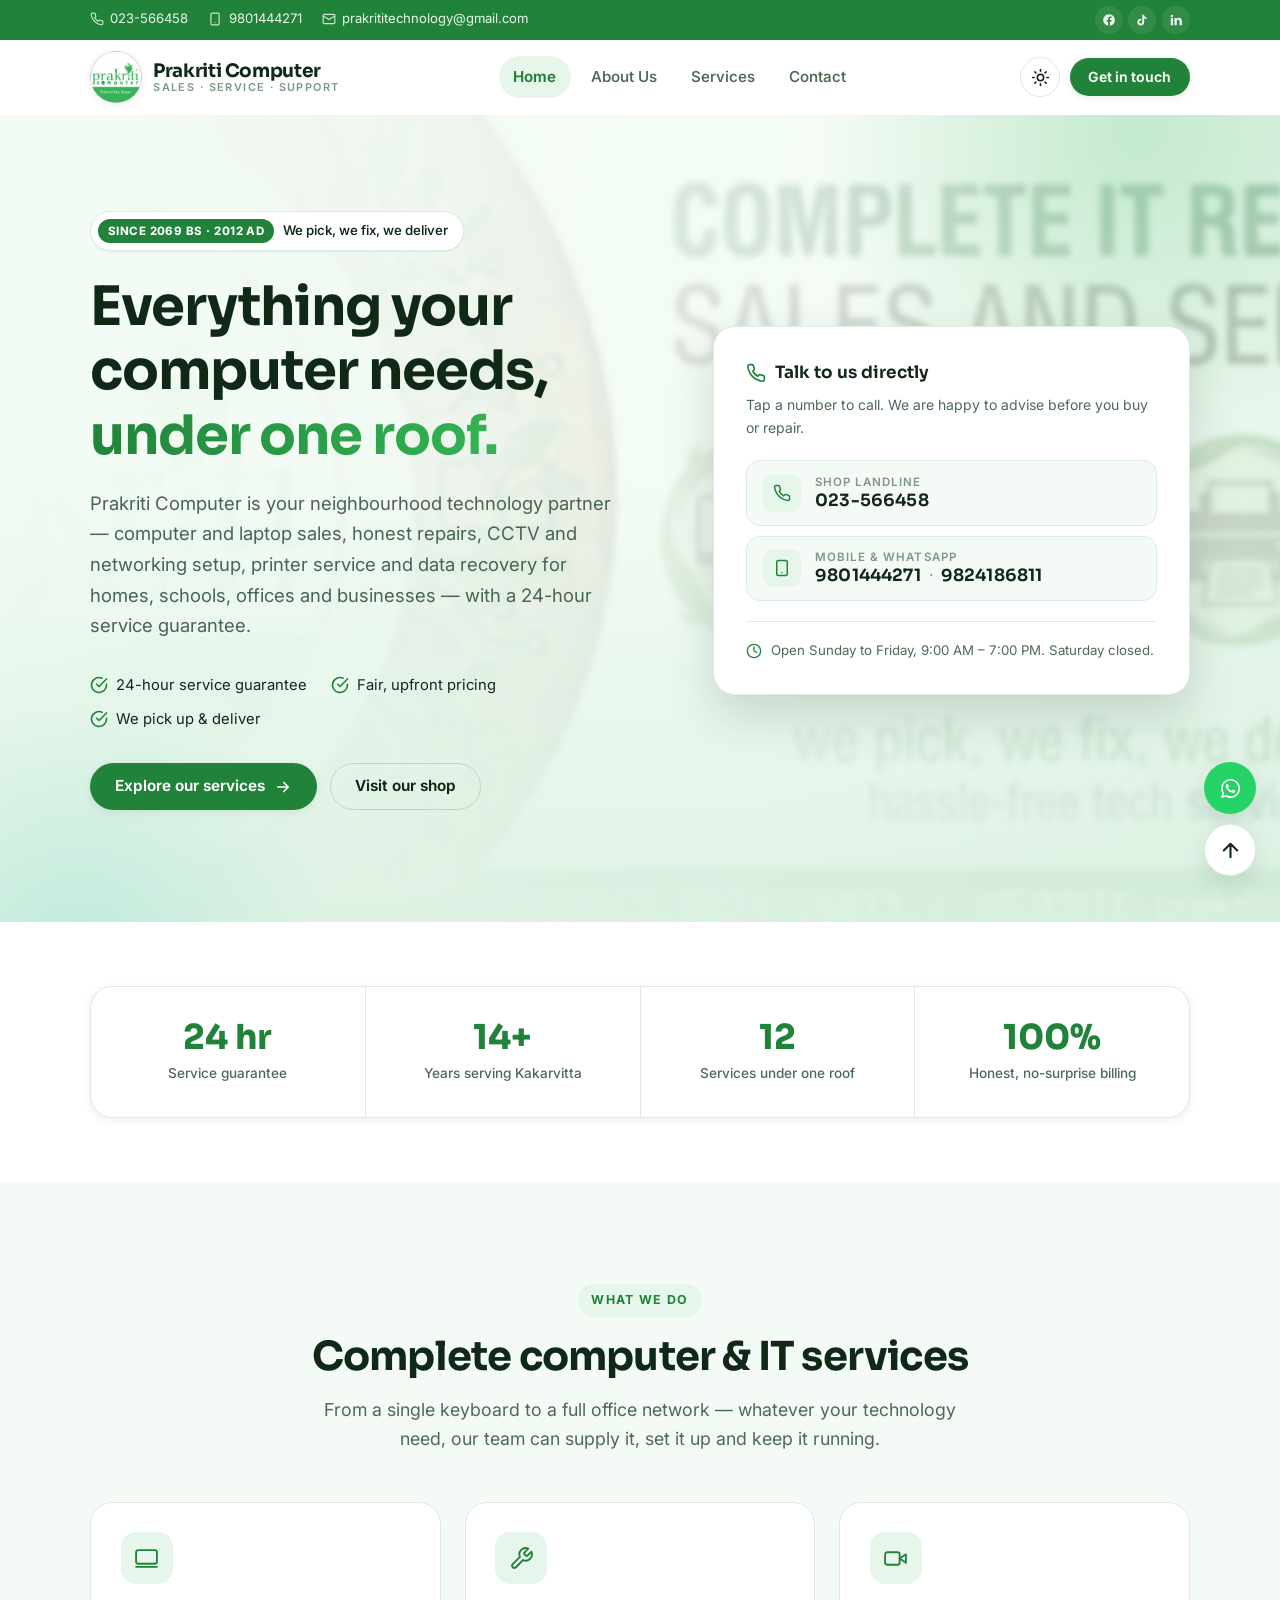
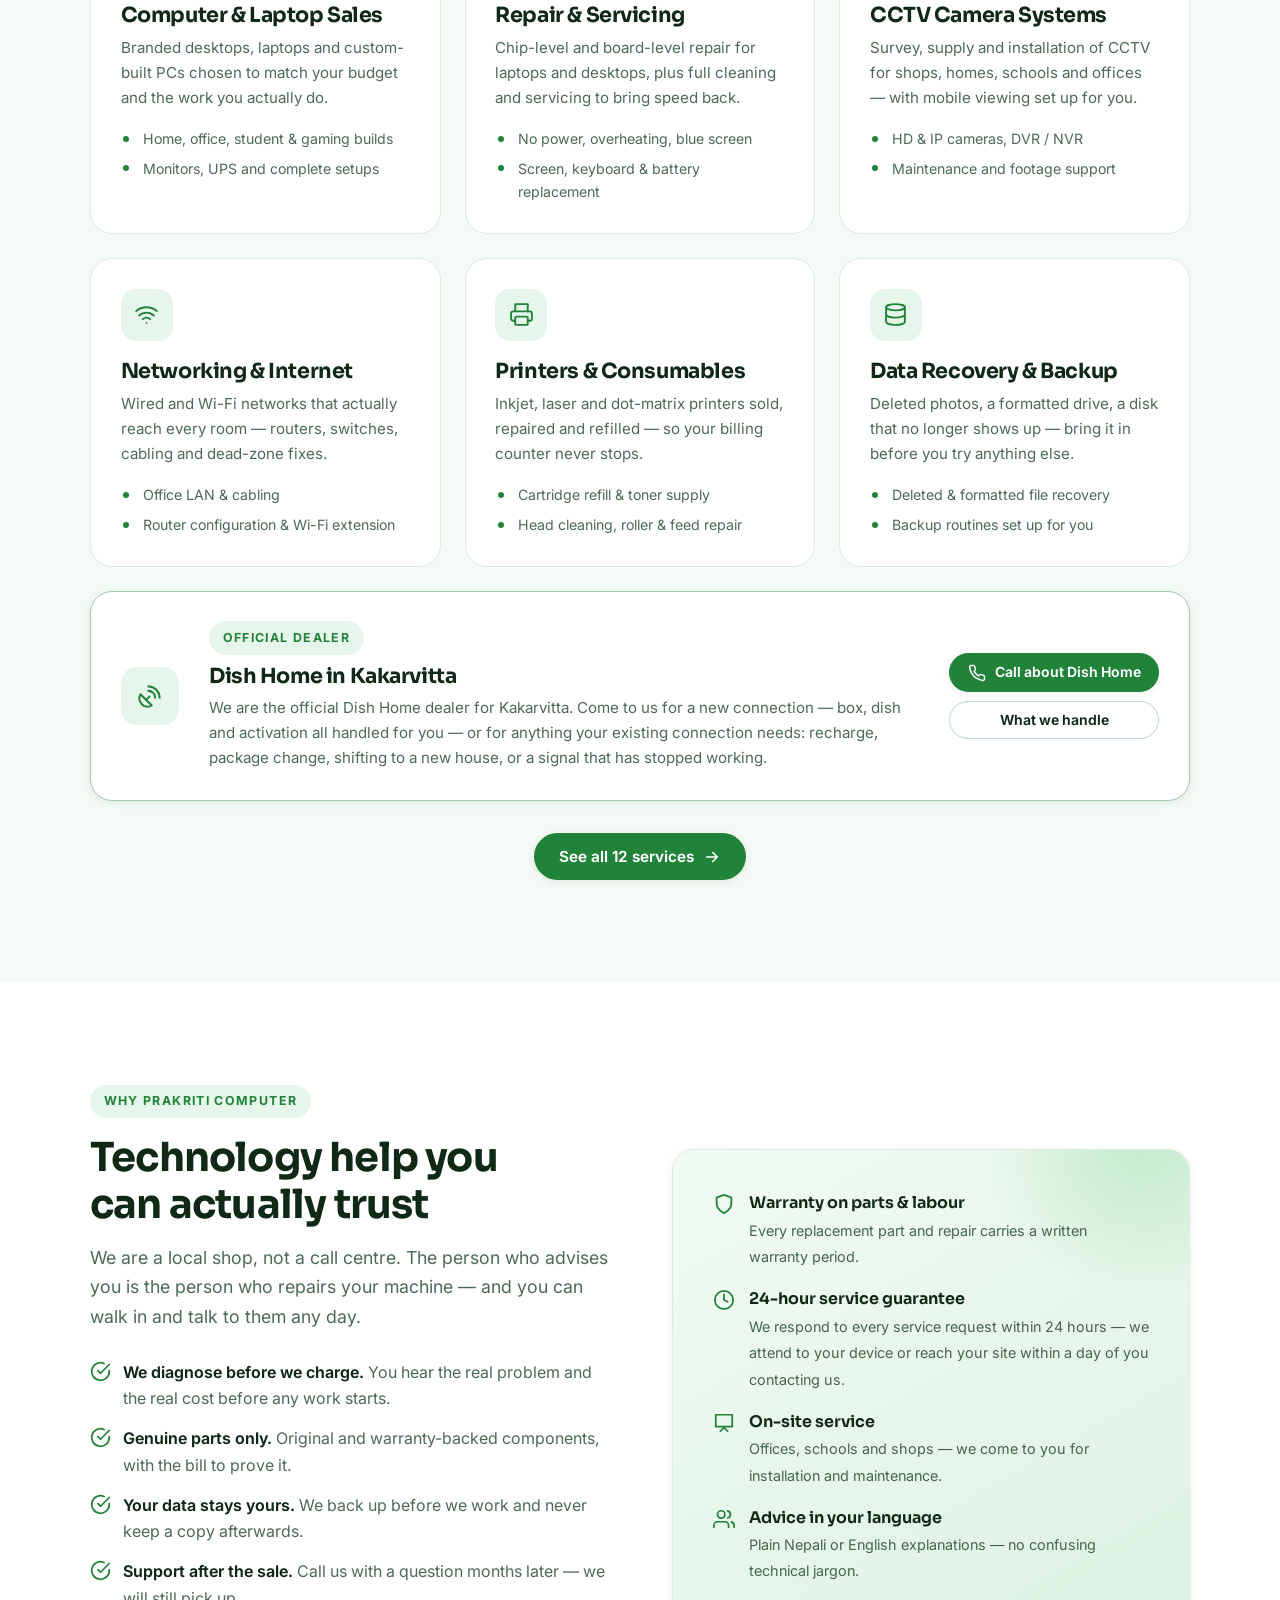
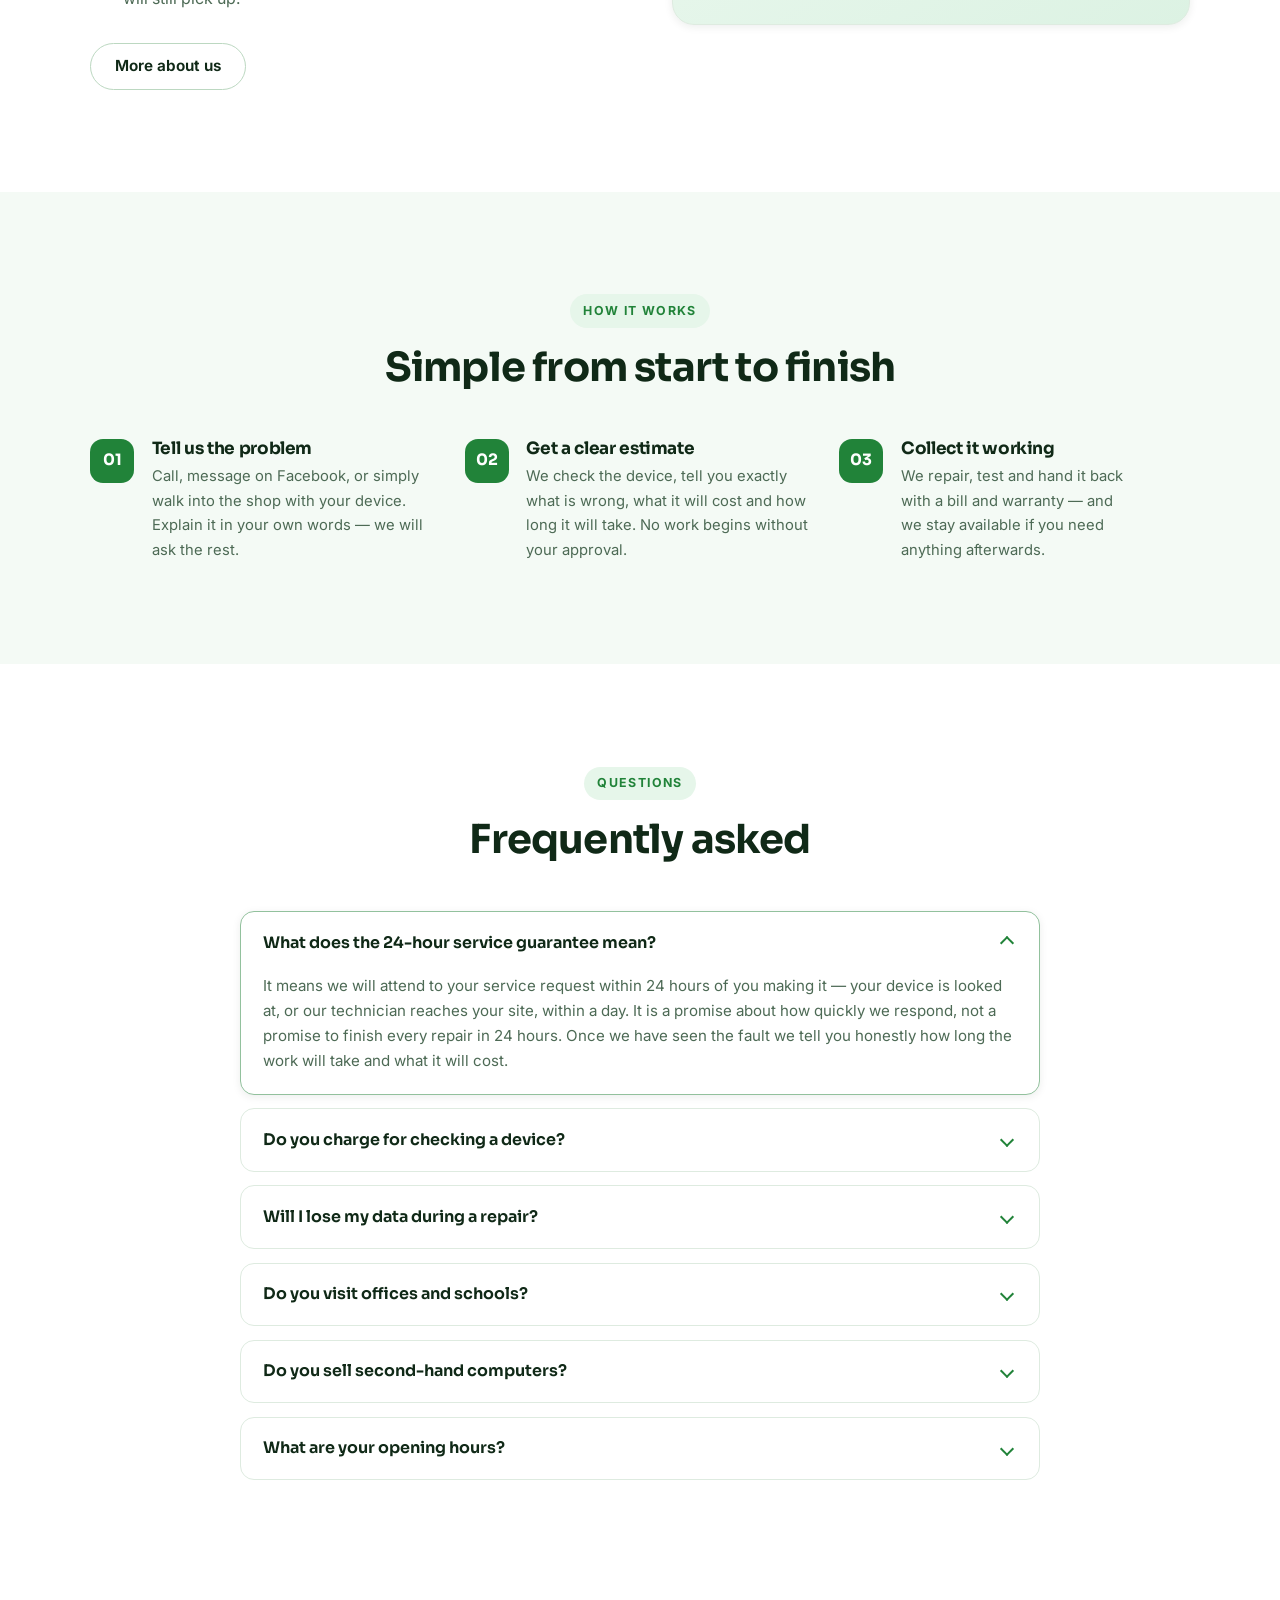
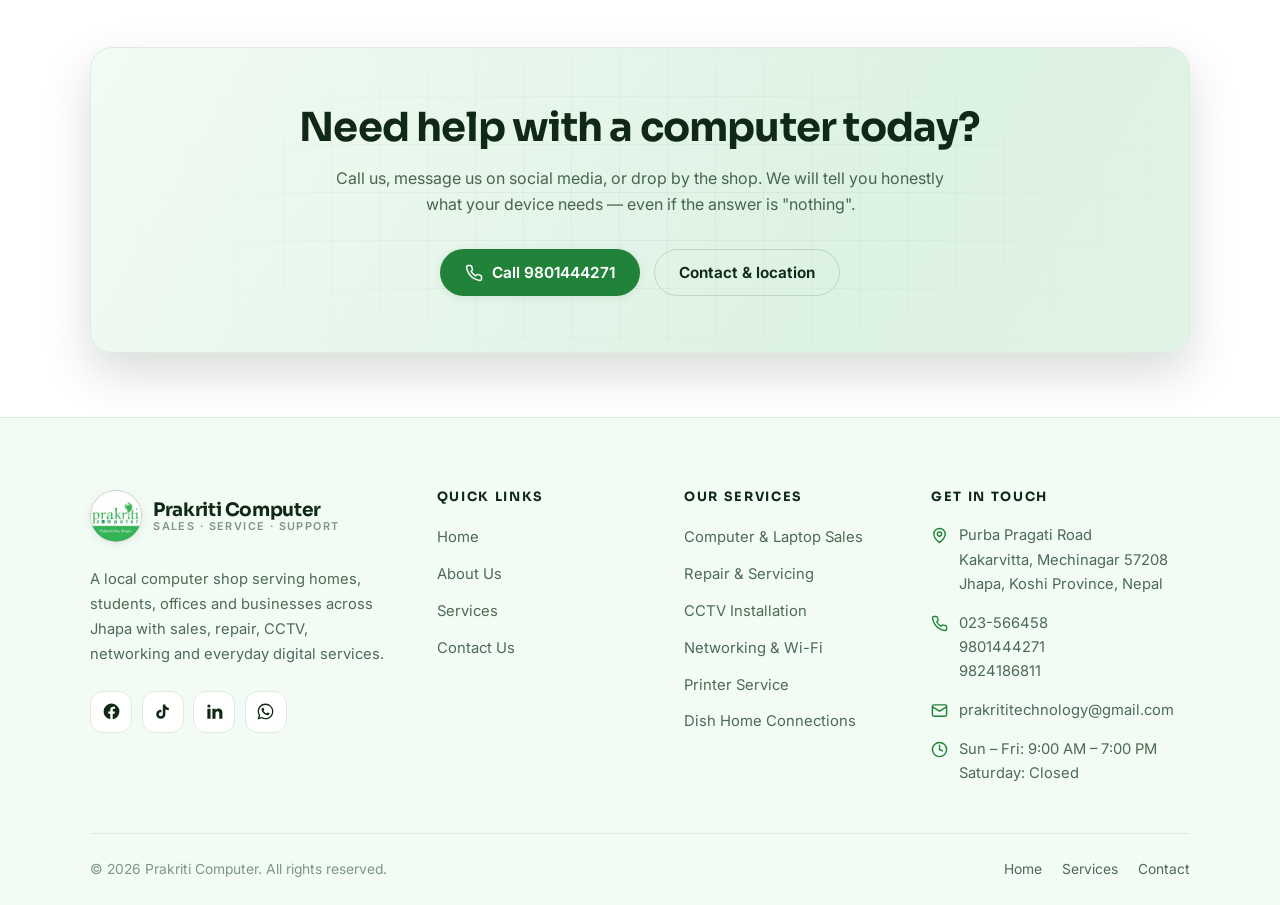
==== commit 62f50275: "Add Dish Home dealership and clarify the 24-hour guarantee - Group both mobile numbers under a singl" ====
--- a/index.html
+++ b/index.html
@@ -4,7 +4,7 @@
 <meta charset="utf-8">
 <meta name="viewport" content="width=device-width, initial-scale=1">
 <title>Prakriti Computer — Computer Sales, Repair &amp; IT Services in Kakarvitta, Jhapa</title>
-<meta name="description" content="Prakriti Computer provides computer and laptop sales, repair and servicing, printer service, CCTV installation, networking, data recovery and software support in Kakarvitta, Jhapa. 24-hour service guarantee. Call 023-566458, 9801444271 or 9824186811.">
+<meta name="description" content="Prakriti Computer provides computer and laptop sales, repair and servicing, printer service, CCTV installation, networking, data recovery and software support in Kakarvitta, Jhapa. Official Dish Home dealer. 24-hour service guarantee. Call 023-566458, 9801444271 or 9824186811.">
 <meta name="keywords" content="Prakriti Computer, computer shop Jhapa, laptop repair Nepal, CCTV installation Jhapa, printer repair, computer service Nepal, networking Nepal">
 <meta name="author" content="Prakriti Computer">
 <meta name="theme-color" content="#218339">
@@ -27,6 +27,7 @@
 <link rel="preconnect" href="https://fonts.googleapis.com">
 <link rel="preconnect" href="https://fonts.gstatic.com" crossorigin>
 <link href="https://fonts.googleapis.com/css2?family=Inter:wght@400;500;600;700&family=Sora:wght@600;700;800&display=swap" rel="stylesheet">
+<link rel="preload" as="image" href="assets/img/banner.jpg">
 <link rel="stylesheet" href="assets/css/style.css">
 
 <!-- Apply the saved theme before first paint to avoid a colour flash -->
@@ -50,7 +51,7 @@
   "name": "Prakriti Computer",
   "url": "https://prakriticomputer.com.np/",
   "image": "https://prakriticomputer.com.np/assets/img/og-image.png",
-  "description": "Computer and laptop sales, repair and servicing, printer service, CCTV installation, networking, data recovery and software support in Kakarvitta, Jhapa. 24-hour service guarantee.",
+  "description": "Computer and laptop sales, repair and servicing, printer service, CCTV installation, networking, data recovery and software support in Kakarvitta, Jhapa. Official Dish Home dealer for new and existing connections. 24-hour service guarantee.",
   "telephone": "+977-23-566458",
   "email": "prakrititechnology@gmail.com",
   "priceRange": "$$",
@@ -168,7 +169,7 @@
 
   <!-- ============================ HERO ============================ -->
   <section class="hero">
-    <div class="hero__grid" aria-hidden="true"></div>
+    <div class="hero__bg" aria-hidden="true"></div>
     <div class="container hero__inner">
       <div>
         <span class="hero__badge"><b>Since 2069 BS &middot; 2012 AD</b> We pick, we fix, we deliver</span>
@@ -220,25 +221,19 @@
             </span>
           </a>
 
-          <a class="phone-item" href="tel:+9779801444271">
+          <div class="phone-item phone-item--multi">
             <span class="phone-item__icon">
               <svg viewBox="0 0 24 24" fill="none" stroke="currentColor" stroke-width="2" stroke-linecap="round" stroke-linejoin="round" aria-hidden="true"><rect x="5" y="2" width="14" height="20" rx="2"/><path d="M12 18h.01"/></svg>
             </span>
             <span class="phone-item__meta">
-              <span class="phone-item__label">Mobile — sales &amp; service</span>
-              <span class="phone-item__num">9801444271</span>
+              <span class="phone-item__label">Mobile &amp; WhatsApp</span>
+              <span class="phone-item__nums">
+                <a class="phone-item__num" href="tel:+9779801444271">9801444271</a>
+                <span class="phone-item__sep" aria-hidden="true">&middot;</span>
+                <a class="phone-item__num" href="tel:+9779824186811">9824186811</a>
+              </span>
             </span>
-          </a>
-
-          <a class="phone-item" href="tel:+9779824186811">
-            <span class="phone-item__icon">
-              <svg viewBox="0 0 24 24" fill="none" stroke="currentColor" stroke-width="2" stroke-linecap="round" stroke-linejoin="round" aria-hidden="true"><path d="M3 18v-6a9 9 0 0 1 18 0v6"/><path d="M21 19a2 2 0 0 1-2 2h-1a2 2 0 0 1-2-2v-3a2 2 0 0 1 2-2h3zM3 19a2 2 0 0 0 2 2h1a2 2 0 0 0 2-2v-3a2 2 0 0 0-2-2H3z"/></svg>
-            </span>
-            <span class="phone-item__meta">
-              <span class="phone-item__label">Mobile — sales, service &amp; WhatsApp</span>
-              <span class="phone-item__num">9824186811</span>
-            </span>
-          </a>
+          </div>
         </div>
 
         <p class="call-card__note">
@@ -262,7 +257,7 @@
           <div class="stat__label">Years serving Kakarvitta</div>
         </div>
         <div class="stat">
-          <div class="stat__num">11</div>
+          <div class="stat__num">12</div>
           <div class="stat__label">Services under one roof</div>
         </div>
         <div class="stat">
@@ -359,9 +354,32 @@
         </article>
       </div>
 
+      <div class="dealer reveal">
+        <span class="dealer__icon">
+          <svg viewBox="0 0 24 24" fill="none" stroke="currentColor" stroke-width="1.8" stroke-linecap="round" stroke-linejoin="round" aria-hidden="true"><path d="M4 10a7.31 7.31 0 0 0 10 10Z"/><path d="m9 15 3-3"/><path d="M17 13a6 6 0 0 0-6-6"/><path d="M21 13A10 10 0 0 0 11 3"/></svg>
+        </span>
+        <div class="dealer__body">
+          <span class="eyebrow">Official dealer</span>
+          <h3>Dish Home in Kakarvitta</h3>
+          <p>
+            We are the official Dish Home dealer for Kakarvitta. Come to us for a new
+            connection — box, dish and activation all handled for you — or for anything your
+            existing connection needs: recharge, package change, shifting to a new house, or
+            a signal that has stopped working.
+          </p>
+        </div>
+        <div class="dealer__actions">
+          <a class="btn btn--sm" href="tel:+9779801444271">
+            <svg viewBox="0 0 24 24" fill="none" stroke="currentColor" stroke-width="2" stroke-linecap="round" stroke-linejoin="round" aria-hidden="true"><path d="M22 16.92v3a2 2 0 0 1-2.18 2 19.79 19.79 0 0 1-8.63-3.07 19.5 19.5 0 0 1-6-6 19.79 19.79 0 0 1-3.07-8.67A2 2 0 0 1 4.11 2h3a2 2 0 0 1 2 1.72c.13.96.36 1.9.7 2.81a2 2 0 0 1-.45 2.11L8.09 9.91a16 16 0 0 0 6 6l1.27-1.27a2 2 0 0 1 2.11-.45c.91.34 1.85.57 2.81.7A2 2 0 0 1 22 16.92z"/></svg>
+            Call about Dish Home
+          </a>
+          <a class="btn btn--sm btn--ghost" href="services.html#dishhome">What we handle</a>
+        </div>
+      </div>
+
       <div class="btn-row" style="justify-content:center">
         <a class="btn" href="services.html">
-          See all 11 services
+          See all 12 services
           <svg viewBox="0 0 24 24" fill="none" stroke="currentColor" stroke-width="2.2" stroke-linecap="round" stroke-linejoin="round" aria-hidden="true"><path d="M5 12h14M13 6l6 6-6 6"/></svg>
         </a>
       </div>
@@ -414,7 +432,7 @@
             <svg viewBox="0 0 24 24" fill="none" stroke="currentColor" stroke-width="1.9" stroke-linecap="round" stroke-linejoin="round" aria-hidden="true"><circle cx="12" cy="12" r="10"/><path d="M12 6v6l4 2"/></svg>
             <div>
               <b>24-hour service guarantee</b>
-              <span>We commit to a turnaround within 24 hours on standard repair and service jobs.</span>
+              <span>We respond to every service request within 24 hours — we attend to your device or reach your site within a day of you contacting us.</span>
             </div>
           </li>
           <li>
@@ -469,26 +487,6 @@
     </div>
   </section>
 
-  <!-- ============================ SHOPFRONT ============================ -->
-  <section class="section">
-    <div class="container">
-      <div class="section-head section-head--center">
-        <span class="eyebrow">Look for this sign</span>
-        <h2>Complete IT related sales and service</h2>
-        <p class="lede">
-          You will find us on Purba Pragati Road in Kakarvitta. Walk in any working day —
-          no appointment needed.
-        </p>
-      </div>
-      <div class="banner reveal">
-        <img src="assets/img/banner.jpg"
-             alt="Prakriti Computer signboard: complete IT related sales and service — computer repair, CCTV, networking, printers and data storage. We pick, we fix, we deliver. Contact 9824186811."
-             width="1149" height="531" loading="lazy">
-      </div>
-      <p class="banner-caption">Our shopfront sign in Kakarvitta, Jhapa</p>
-    </div>
-  </section>
-
   <!-- ============================ FAQ ============================ -->
   <section class="section">
     <div class="container">
@@ -499,7 +497,7 @@
       <div class="faq">
         <details open>
           <summary>What does the 24-hour service guarantee mean?</summary>
-          <div class="faq__body">We commit to completing standard repair and service jobs within 24 hours of you handing the device over. If a job needs a part we do not have in stock, or turns out to be more serious, we tell you that up front rather than letting it drift.</div>
+          <div class="faq__body">It means we will attend to your service request within 24 hours of you making it — your device is looked at, or our technician reaches your site, within a day. It is a promise about how quickly we respond, not a promise to finish every repair in 24 hours. Once we have seen the fault we tell you honestly how long the work will take and what it will cost.</div>
         </details>
         <details>
           <summary>Do you charge for checking a device?</summary>
@@ -594,6 +592,7 @@
           <li><a href="services.html#cctv">CCTV Installation</a></li>
           <li><a href="services.html#network">Networking &amp; Wi-Fi</a></li>
           <li><a href="services.html#printer">Printer Service</a></li>
+          <li><a href="services.html#dishhome">Dish Home Connections</a></li>
         </ul>
       </div>
 
--- a/assets/css/style.css
+++ b/assets/css/style.css
@@ -492,16 +492,48 @@
   bottom: -18rem; left: -12rem;
   background: radial-gradient(circle, var(--band-glow-b), transparent 65%);
 }
-.hero__grid {
+/* Shopfront signboard used as the hero backdrop. It is blurred and washed over
+   so it reads as texture rather than a second headline competing with the h1. */
+.hero__bg {
   position: absolute;
   inset: 0;
-  z-index: -1;
-  background-image:
-    linear-gradient(var(--band-line) 1px, transparent 1px),
-    linear-gradient(90deg, var(--band-line) 1px, transparent 1px);
-  background-size: 62px 62px;
-  mask-image: radial-gradient(ellipse 80% 60% at 50% 30%, #000 20%, transparent 78%);
-  -webkit-mask-image: radial-gradient(ellipse 80% 60% at 50% 30%, #000 20%, transparent 78%);
+  z-index: -2;
+  overflow: hidden;
+}
+.hero__bg::before {
+  content: "";
+  position: absolute;
+  inset: -5%;
+  background: url("../img/banner.jpg") center / cover no-repeat;
+  filter: blur(3px) saturate(1.04);
+}
+.hero__bg::after {
+  content: "";
+  position: absolute;
+  inset: 0;
+  background:
+    linear-gradient(
+      to bottom,
+      transparent 45%,
+      color-mix(in srgb, var(--band-2) 88%, transparent) 100%
+    ),
+    linear-gradient(
+      100deg,
+      var(--band) 0%,
+      color-mix(in srgb, var(--band) 96%, transparent) 32%,
+      color-mix(in srgb, var(--band) 84%, transparent) 60%,
+      color-mix(in srgb, var(--band-2) 74%, transparent) 100%
+    );
+}
+@media (max-width: 940px) {
+  .hero__bg::after {
+    background: linear-gradient(
+      178deg,
+      color-mix(in srgb, var(--band) 93%, transparent) 0%,
+      color-mix(in srgb, var(--band) 91%, transparent) 50%,
+      color-mix(in srgb, var(--band-2) 93%, transparent) 100%
+    );
+  }
 }
 
 .hero__inner {
@@ -633,6 +665,23 @@
   color: var(--text);
   letter-spacing: 0.01em;
 }
+
+/* Row that carries both mobile numbers under one label */
+.phone-item--multi:hover {
+  background: var(--bg-soft);
+  border-color: var(--border);
+  transform: none;
+}
+.phone-item__nums {
+  display: flex;
+  flex-wrap: wrap;
+  align-items: baseline;
+  gap: 0.1rem 0.5rem;
+}
+.phone-item__sep { color: var(--text-faint); }
+a.phone-item__num { transition: color 0.18s; }
+a.phone-item__num:hover,
+a.phone-item__num:focus-visible { color: var(--accent); }
 .call-card__note {
   margin-top: 1.25rem;
   padding-top: 1.1rem;
@@ -880,6 +929,46 @@
 }
 @media (max-width: 520px) {
   .service-block { grid-template-columns: 1fr; }
+}
+
+/* Dealer strip — sits under the services grid on the home page */
+.dealer {
+  display: grid;
+  grid-template-columns: auto minmax(0, 1fr) auto;
+  align-items: center;
+  gap: clamp(1.1rem, 2.5vw, 1.9rem);
+  margin-top: clamp(1rem, 2vw, 1.5rem);
+  padding: clamp(1.35rem, 2.6vw, 1.85rem);
+  border-radius: var(--radius-lg);
+  background: var(--surface);
+  border: 1px solid color-mix(in srgb, var(--accent) 32%, var(--border));
+  box-shadow: var(--shadow-sm);
+}
+.dealer__icon {
+  width: 58px; height: 58px;
+  flex: none;
+  border-radius: 16px;
+  display: grid; place-items: center;
+  background: var(--accent-soft);
+  color: var(--accent);
+}
+.dealer__icon svg { width: 27px; height: 27px; }
+.dealer__body .eyebrow { margin-bottom: 0.6rem; }
+.dealer__body h3 { margin-bottom: 0.45rem; }
+.dealer__body p { color: var(--text-muted); font-size: 0.945rem; max-width: 46rem; }
+.dealer__actions {
+  display: flex;
+  flex-direction: column;
+  gap: 0.55rem;
+  flex: none;
+}
+.dealer__actions .btn { justify-content: center; }
+@media (max-width: 900px) {
+  .dealer { grid-template-columns: auto minmax(0, 1fr); }
+  .dealer__actions { grid-column: 1 / -1; flex-direction: row; flex-wrap: wrap; }
+}
+@media (max-width: 520px) {
+  .dealer { grid-template-columns: 1fr; }
 }
 
 /* --------------------------------------------------------------------------
@@ -1010,29 +1099,6 @@
 .map-embed iframe { width: 100%; height: 420px; border: 0; }
 
 /* --------------------------------------------------------------------------
-   12b. Shopfront banner
-   The signboard artwork, cropped out of the design mockup.
-   -------------------------------------------------------------------------- */
-.banner {
-  border-radius: var(--radius-lg);
-  overflow: hidden;
-  border: 1px solid var(--border);
-  box-shadow: var(--shadow-md);
-  background: var(--surface);
-  line-height: 0;
-  max-width: 62rem;
-  margin-inline: auto;
-}
-.banner img { width: 100%; height: auto; }
-
-.banner-caption {
-  text-align: center;
-  margin-top: 1.1rem;
-  font-size: 0.875rem;
-  color: var(--text-faint);
-}
-
-/* --------------------------------------------------------------------------
    13. FAQ
    -------------------------------------------------------------------------- */
 .faq { display: grid; gap: 0.85rem; max-width: 50rem; margin-inline: auto; }
@@ -1230,7 +1296,7 @@
    18. Print
    -------------------------------------------------------------------------- */
 @media print {
-  .site-header, .topbar, .fab-stack, .cta-band, .btn-row, .map-embed { display: none !important; }
+  .site-header, .topbar, .fab-stack, .cta-band, .btn-row, .map-embed, .hero__bg { display: none !important; }
   body { color: #000; background: #fff; }
   .hero, .page-head, .site-footer { background: #fff !important; color: #000 !important; }
   .hero h1, .page-head h1, .hero__text, .page-head p, .site-footer .brand__name { color: #000 !important; }
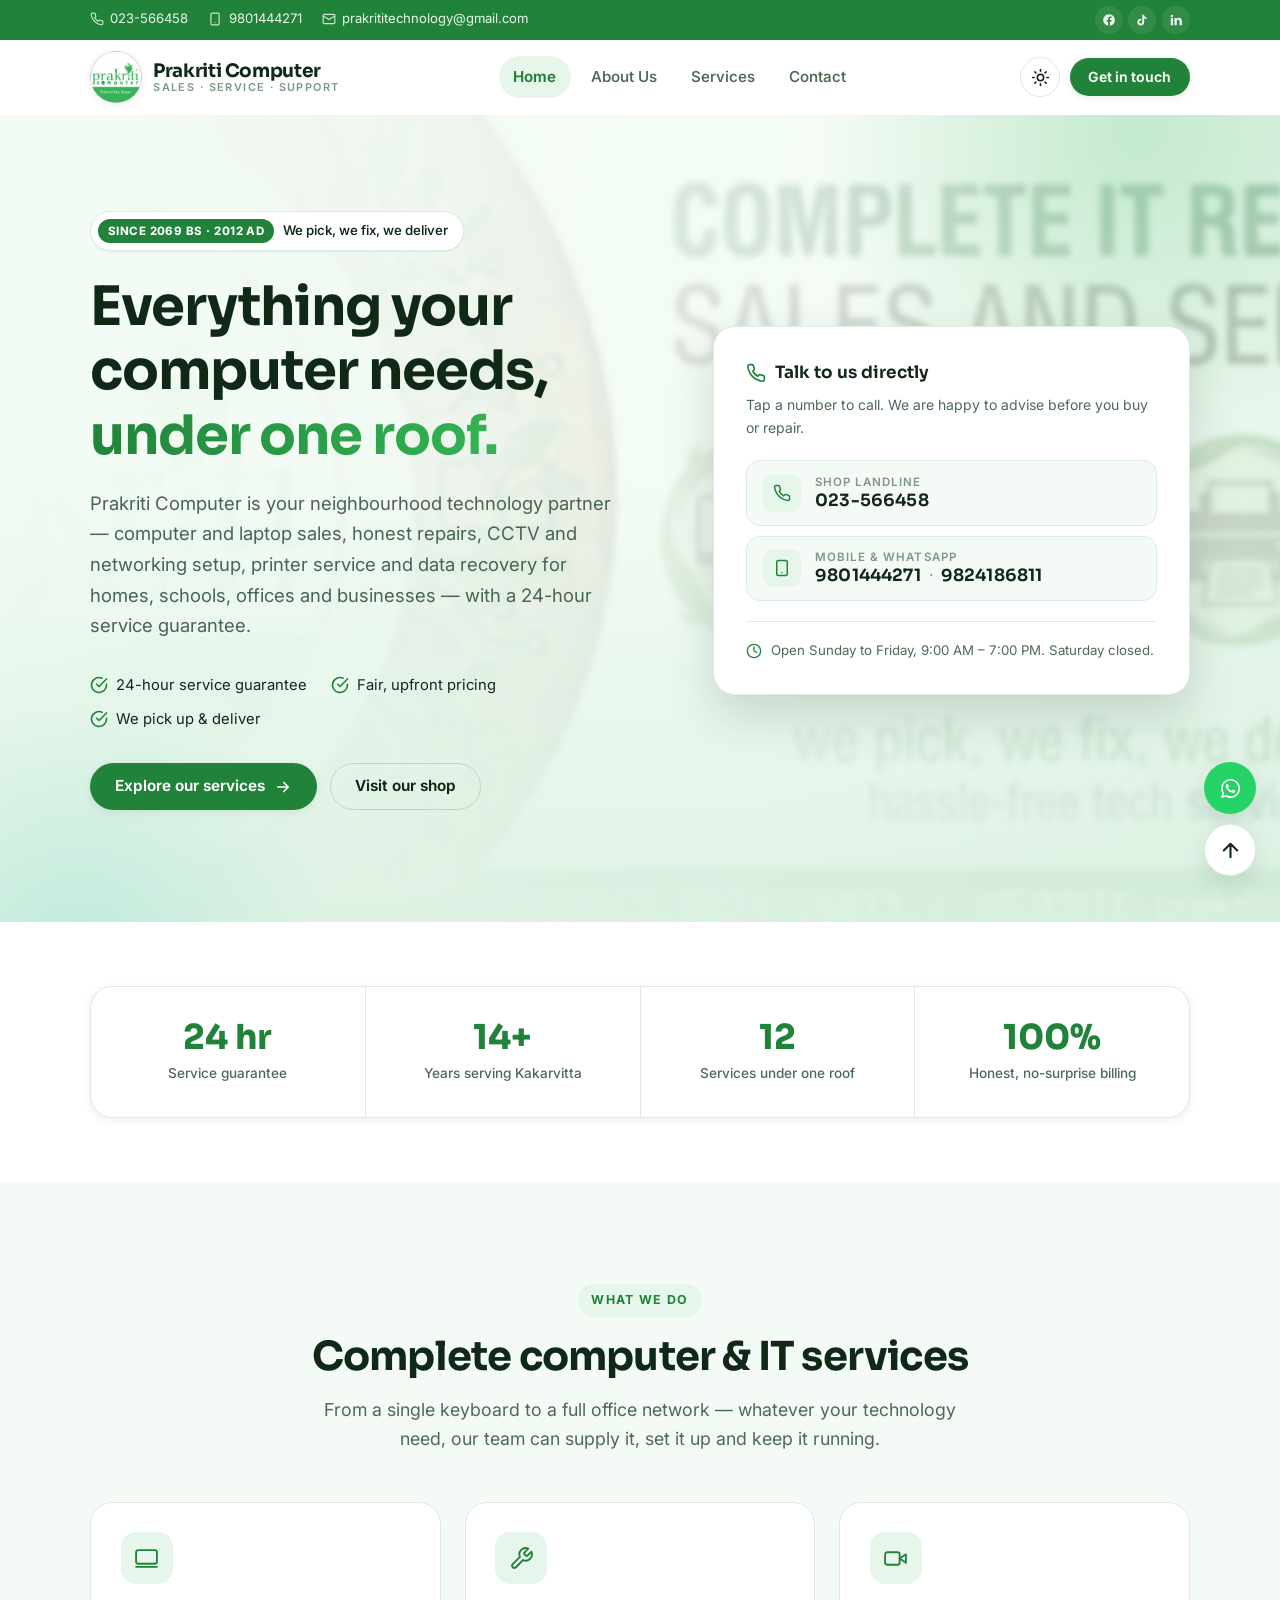
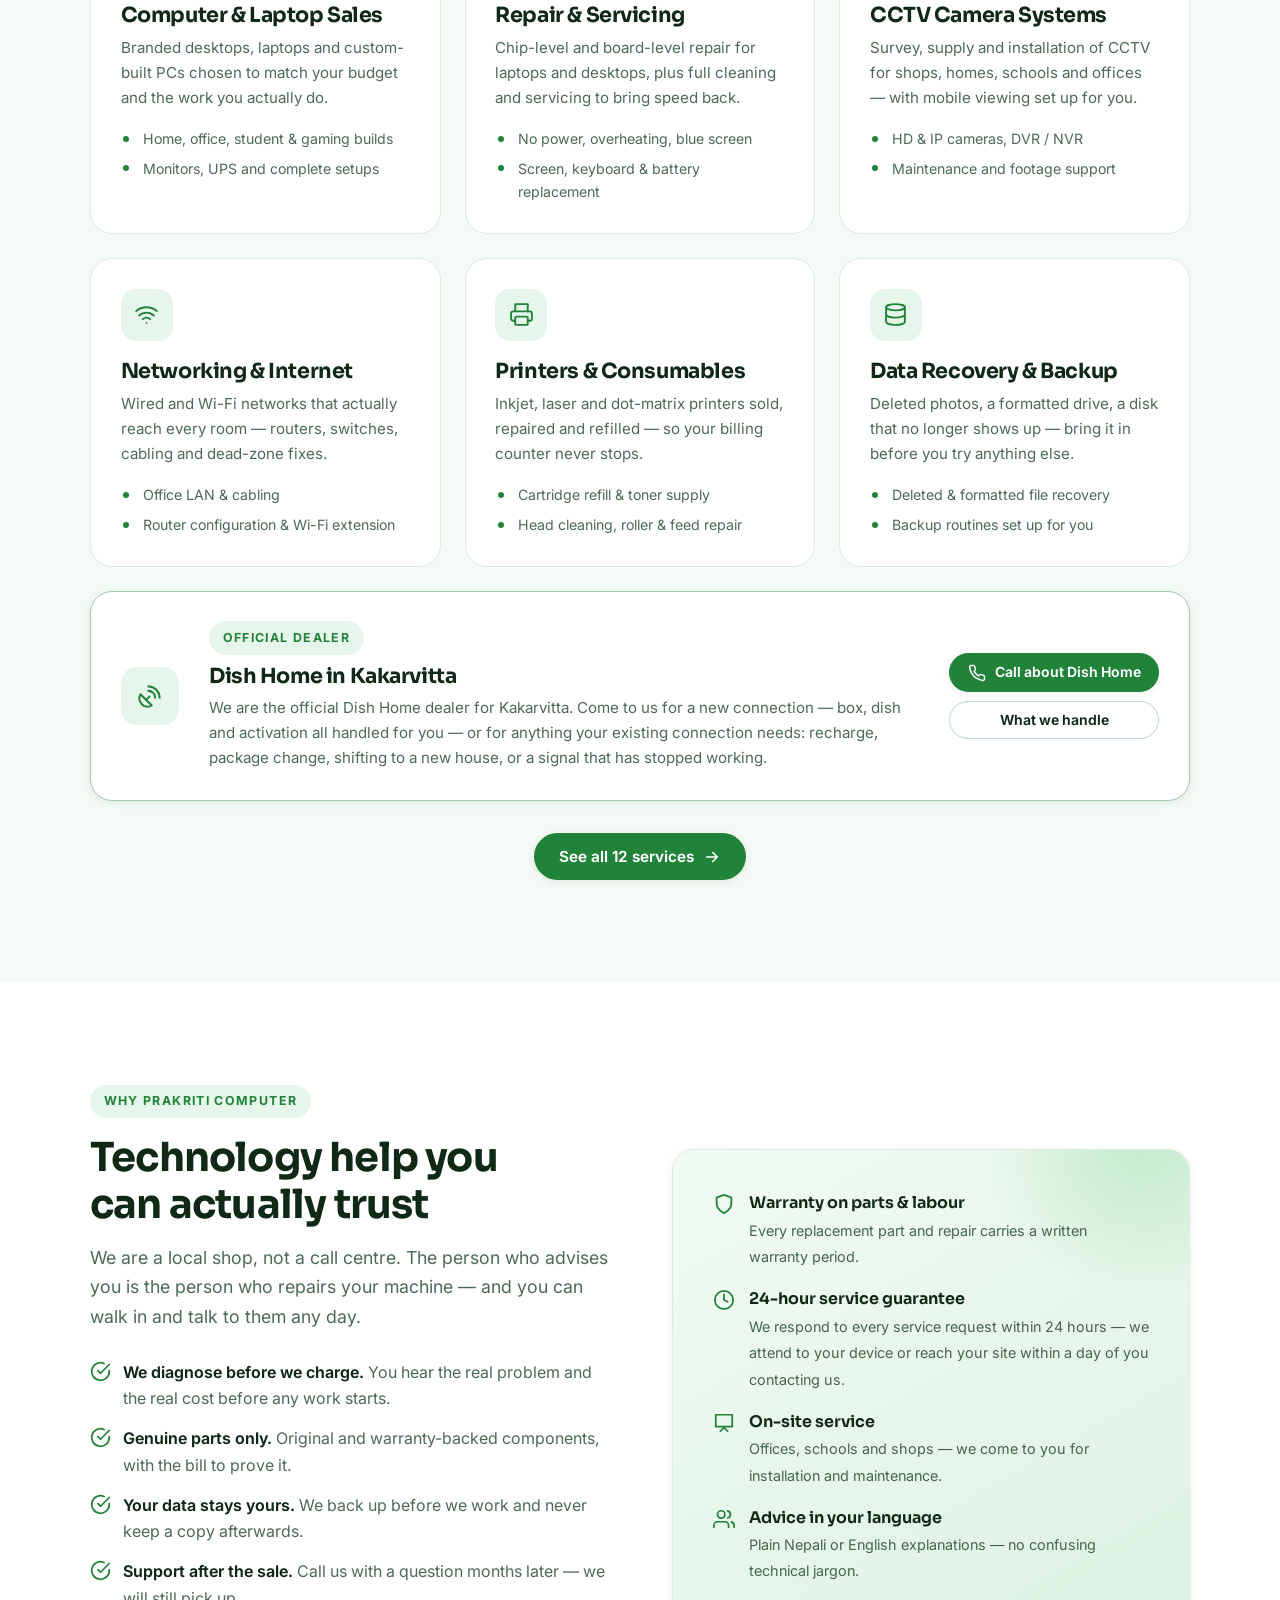
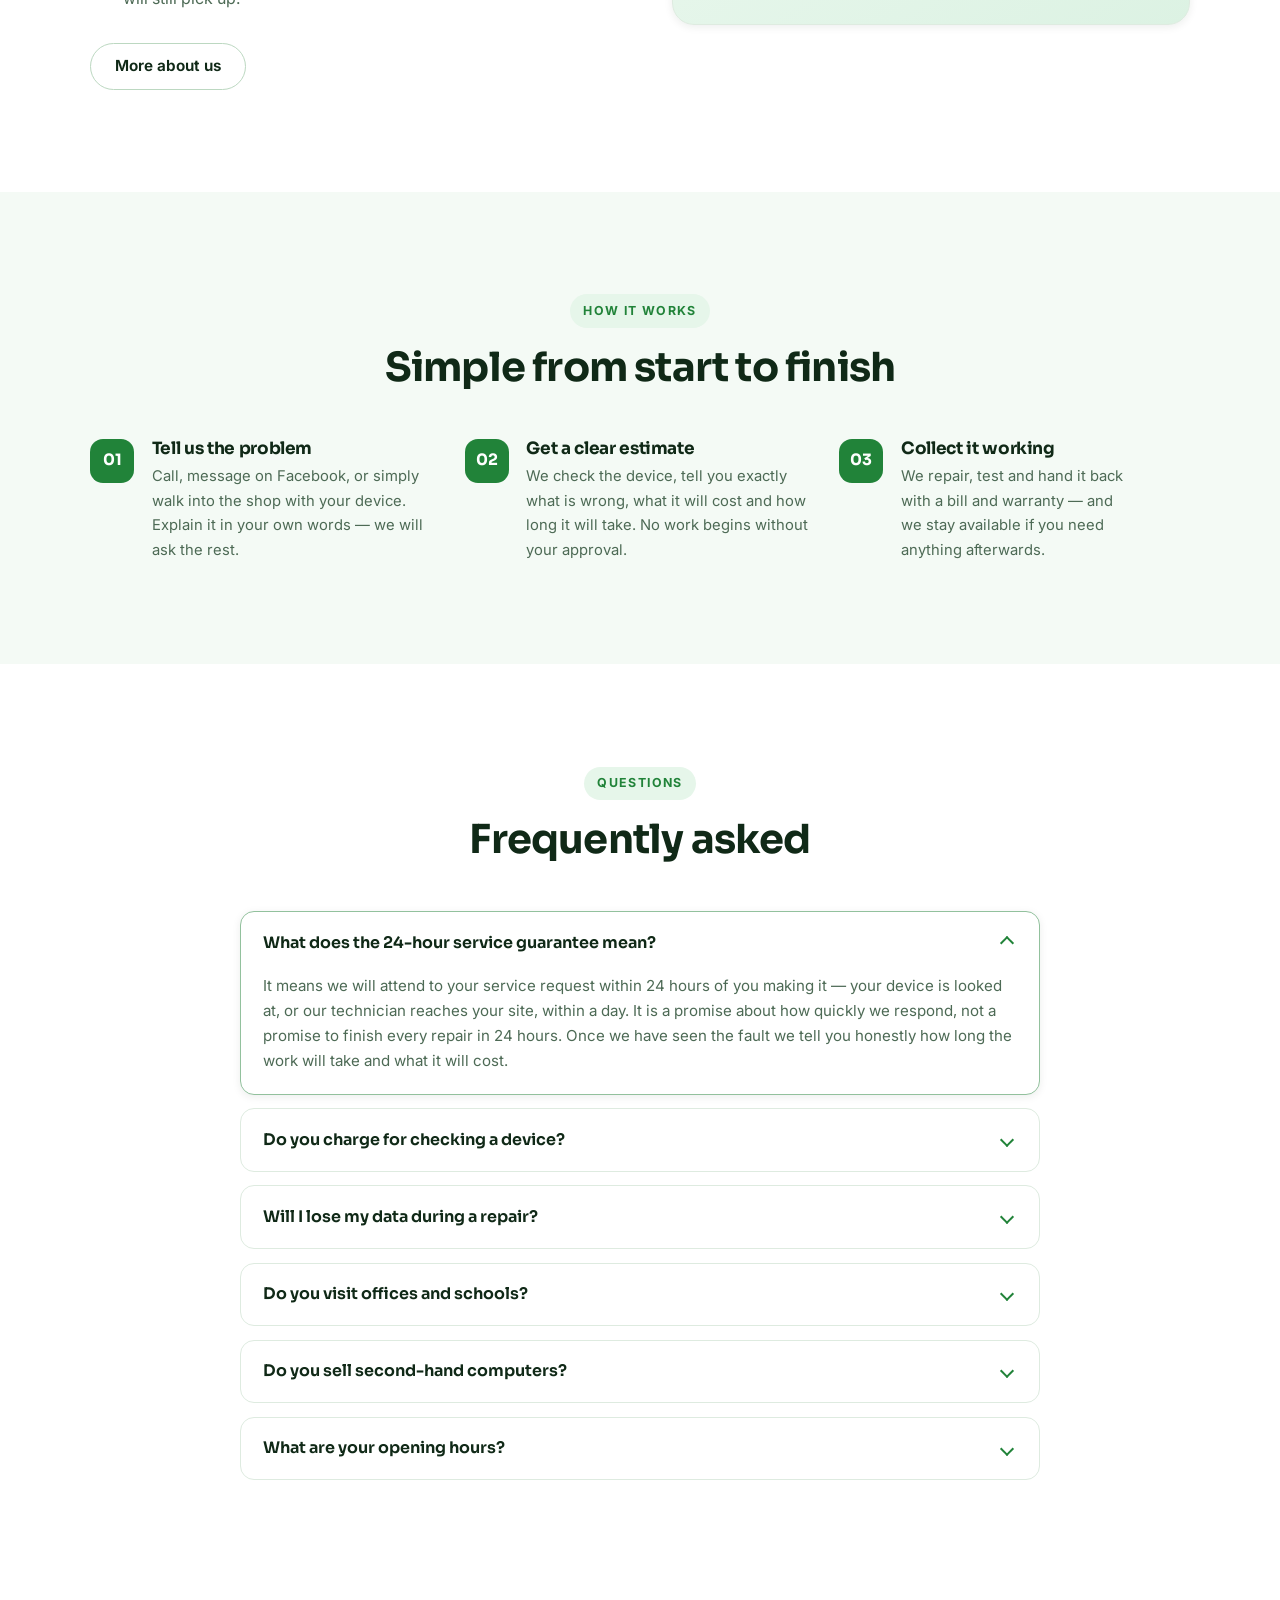
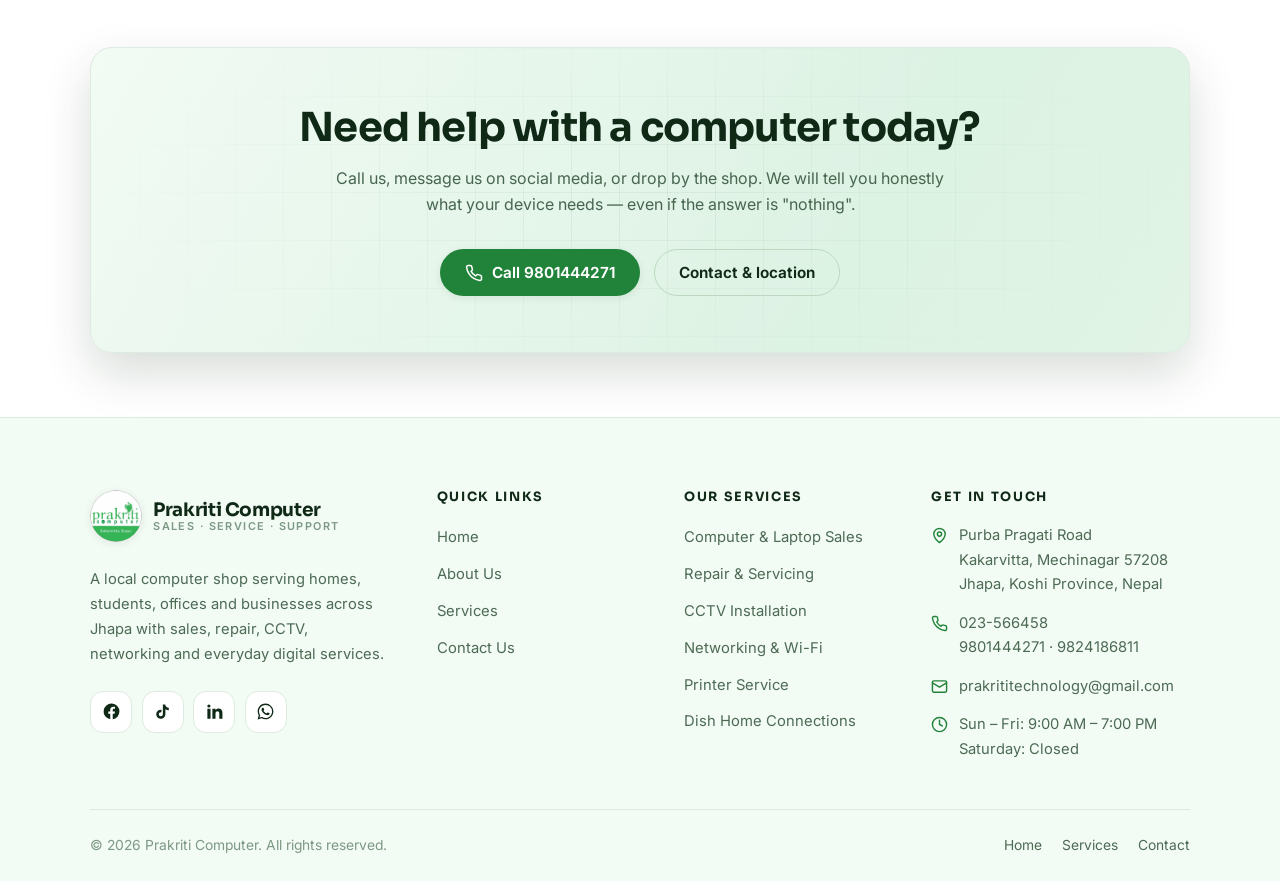
==== commit 62d7821a: "Merge the mobile numbers on the contact page and in footers The contact card still split the two mob" ====
--- a/index.html
+++ b/index.html
@@ -607,7 +607,7 @@
             <svg viewBox="0 0 24 24" fill="none" stroke="currentColor" stroke-width="2" stroke-linecap="round" stroke-linejoin="round" aria-hidden="true"><path d="M22 16.92v3a2 2 0 0 1-2.18 2 19.79 19.79 0 0 1-8.63-3.07 19.5 19.5 0 0 1-6-6 19.79 19.79 0 0 1-3.07-8.67A2 2 0 0 1 4.11 2h3a2 2 0 0 1 2 1.72c.13.96.36 1.9.7 2.81a2 2 0 0 1-.45 2.11L8.09 9.91a16 16 0 0 0 6 6l1.27-1.27a2 2 0 0 1 2.11-.45c.91.34 1.85.57 2.81.7A2 2 0 0 1 22 16.92z"/></svg>
             <span>
               <a href="tel:+97723566458">023-566458</a><br>
-              <a href="tel:+9779801444271">9801444271</a><br>
+              <a href="tel:+9779801444271">9801444271</a> &middot;
               <a href="tel:+9779824186811">9824186811</a>
             </span>
           </li>
--- a/assets/css/style.css
+++ b/assets/css/style.css
@@ -1036,6 +1036,22 @@
   margin-top: 0.25rem;
 }
 
+/* Both mobile numbers sit on one line under a single label */
+.info-row__nums {
+  display: flex;
+  flex-wrap: wrap;
+  align-items: baseline;
+  gap: 0.1rem 0.55rem;
+}
+.info-row__nums a { display: inline; }
+.info-row__sep { color: var(--text-faint); }
+.info-row__body small a {
+  display: inline;
+  font-size: inherit;
+  font-weight: 550;
+  color: var(--accent);
+}
+
 .hours { list-style: none; padding: 0; margin: 0; }
 .hours li {
   display: flex;
